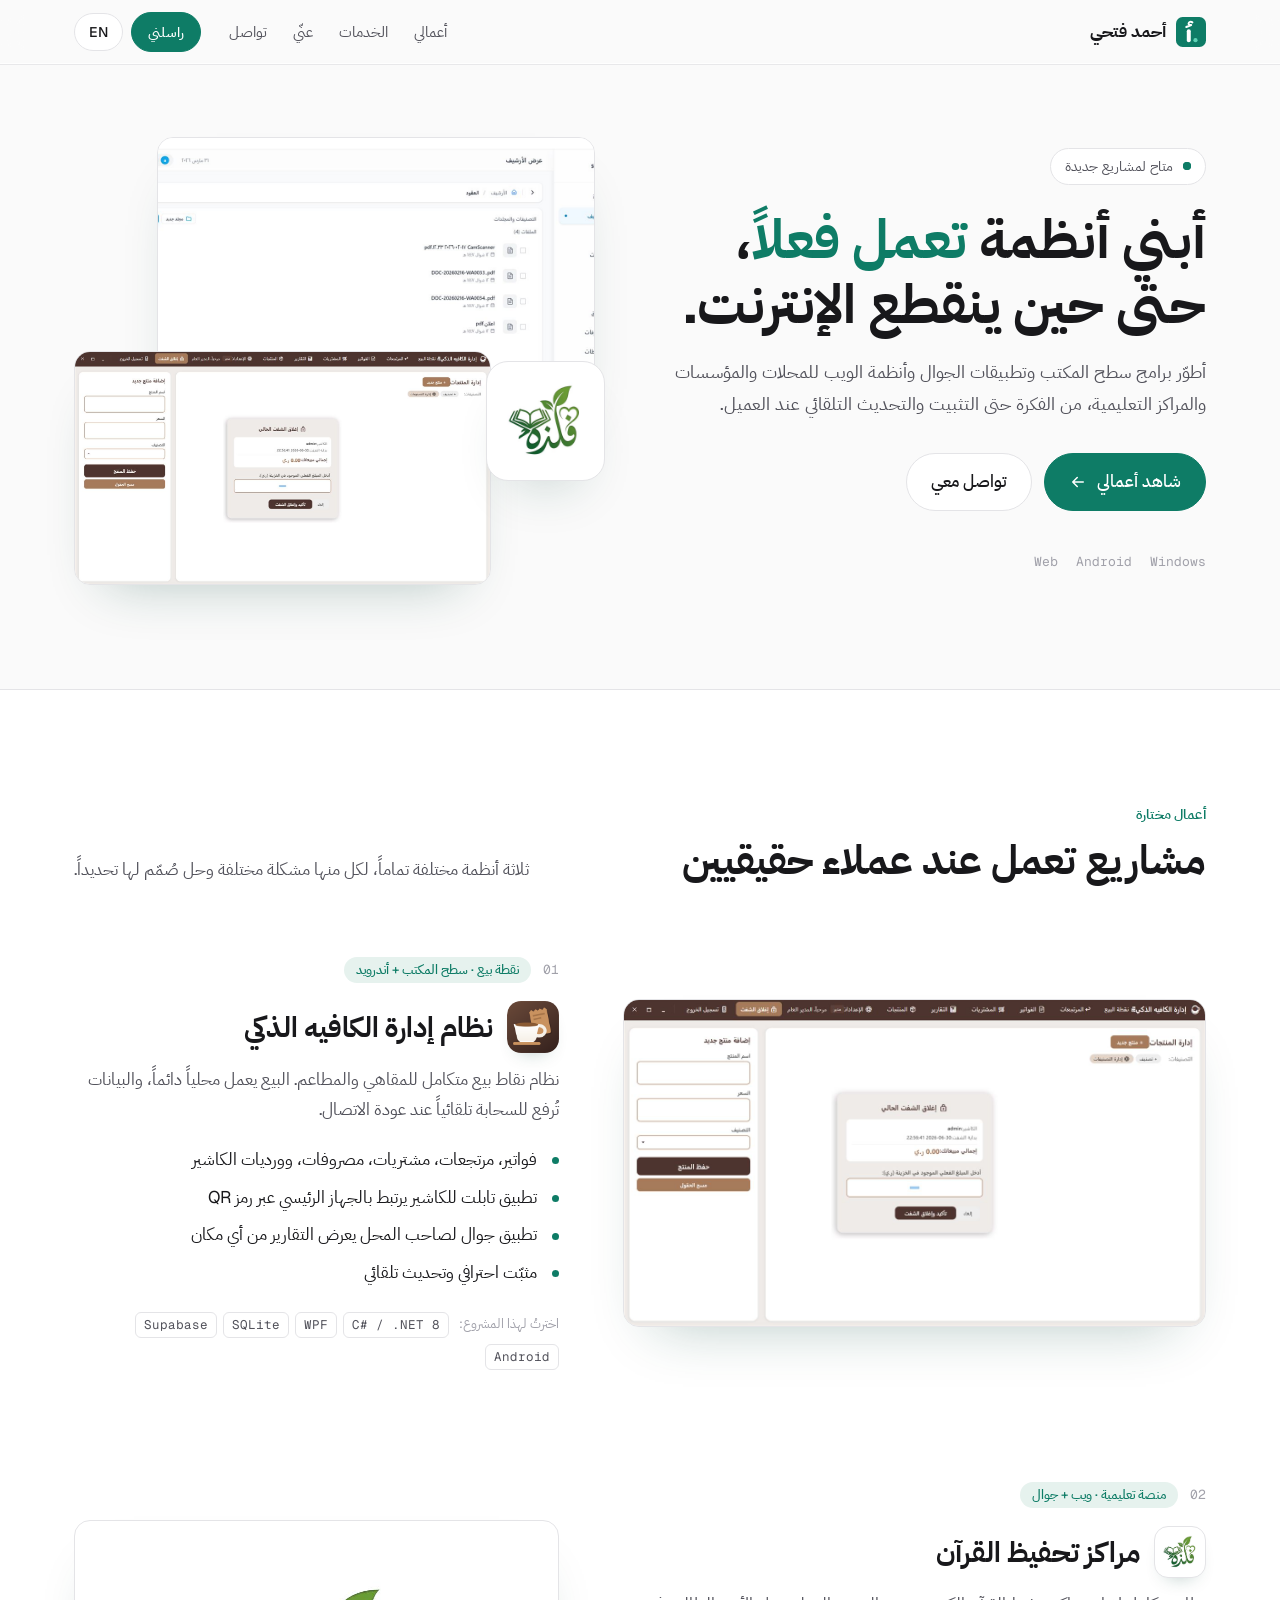
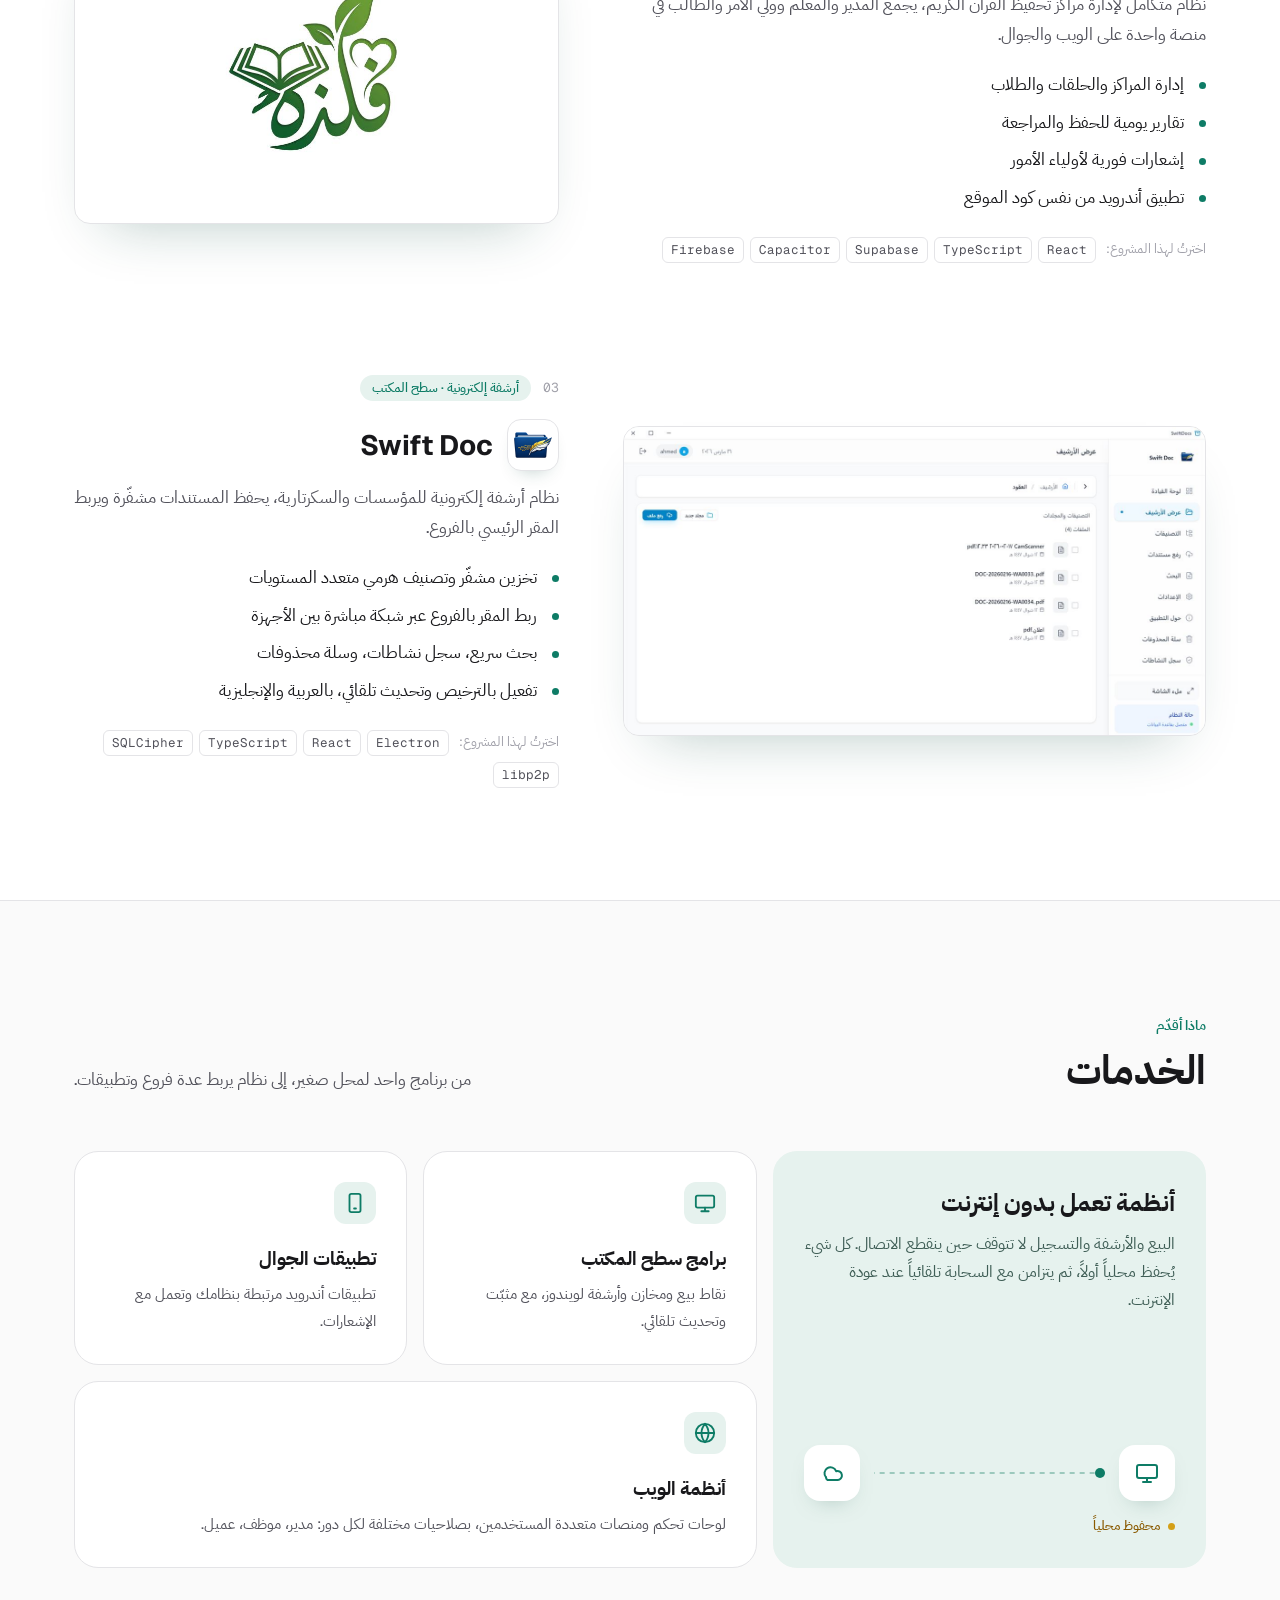
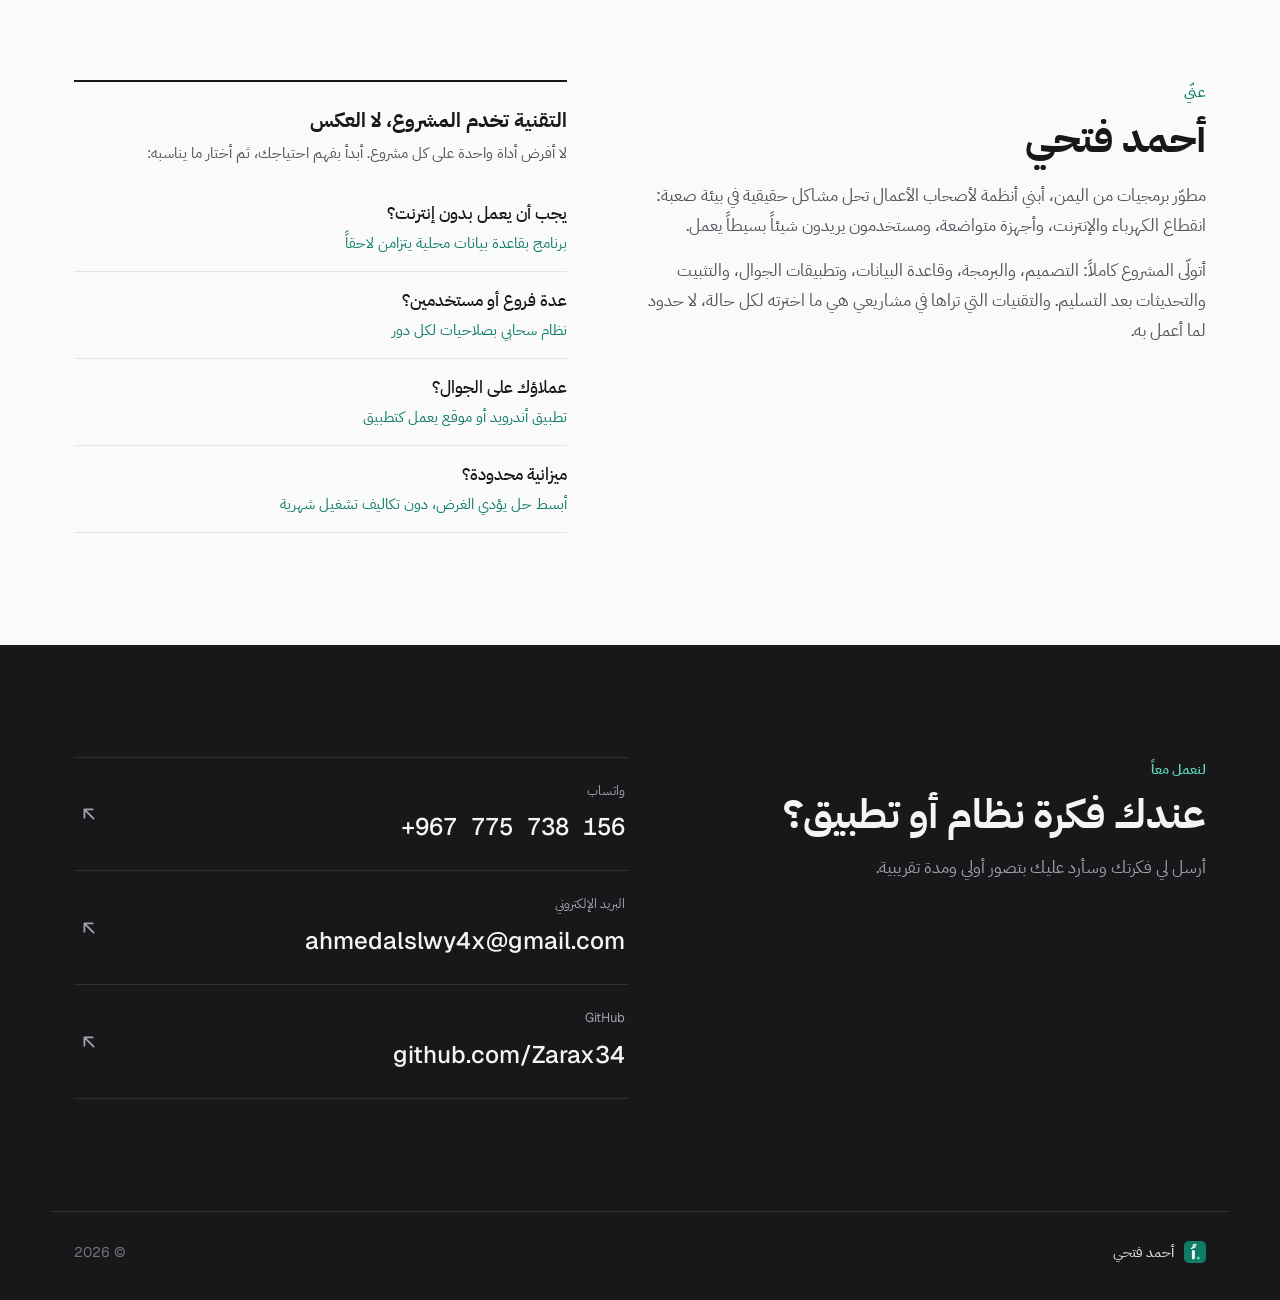
==== index.html @ 97504842 "feat: show app icons next to each project name Adds the Smart Café POS and Swift Doc app icons (resi" ====
<!doctype html>
<html lang="ar" dir="rtl">
<head>
<meta charset="utf-8">
<meta name="viewport" content="width=device-width, initial-scale=1">
<title>أحمد فتحي | مطور تطبيقات وأنظمة</title>
<meta name="description" content="أحمد فتحي، مطور تطبيقات سطح المكتب والجوال والويب من اليمن. أنظمة نقاط بيع وأرشفة وإدارة مراكز تعليمية.">
<link rel="icon" href="favicon.svg" type="image/svg+xml">
<meta name="theme-color" content="#0e7c66">
<link rel="preconnect" href="https://fonts.googleapis.com">
<link rel="preconnect" href="https://fonts.gstatic.com" crossorigin>
<link href="https://fonts.googleapis.com/css2?family=Geist:wght@400;500;600;700&family=Geist+Mono:wght@400;500&family=IBM+Plex+Sans+Arabic:wght@400;500;600;700&display=swap" rel="stylesheet">
<style>
:root {
  --bg: #fafafa;
  --surface: #ffffff;
  --ink: #18181b;
  --muted: #52525b;
  --faint: #a1a1aa;
  --line: #e4e4e7;
  --accent: #0e7c66;
  --accent-hover: #0b6a57;
  --accent-soft: #e6f2ee;
  --accent-light: #5fd3b6;
  --dark-line: #2e2e33;
  --shadow: 0 28px 56px -32px rgba(14, 76, 62, .32);
  --ease: cubic-bezier(.16, 1, .3, 1);
  --radius: 16px;
  --wrap: 1180px;
  --dir: 1;
}
html[dir="rtl"] { --dir: -1; }
* { box-sizing: border-box; margin: 0; }
html { scroll-behavior: smooth; }
body {
  background: var(--bg);
  color: var(--ink);
  font: 400 17px/1.75 "Geist", "IBM Plex Sans Arabic", system-ui, "Segoe UI", Tahoma, sans-serif;
  -webkit-font-smoothing: antialiased;
}
img { max-width: 100%; display: block; }
a { color: inherit; }
.mono { font-family: "Geist Mono", ui-monospace, Consolas, monospace; }

/* language switch: content is written twice, CSS shows one */
html[lang="ar"] .en, html[lang="en"] .ar { display: none !important; }

.wrap { max-width: var(--wrap); margin: 0 auto; padding: 0 24px; }
section { padding: 112px 0; scroll-margin-top: 64px; }
.eyebrow { color: var(--accent); font-weight: 600; font-size: 14px; }
h1, h2, h3 { font-weight: 700; }
h2 { font-size: clamp(28px, 3.6vw, 40px); line-height: 1.25; margin-top: 8px; }
html[lang="en"] h1, html[lang="en"] h2 { letter-spacing: -.03em; }
.lead { color: var(--muted); max-width: 60ch; }

.btn {
  display: inline-flex; align-items: center; gap: 10px;
  padding: 13px 24px; border-radius: 999px;
  font-weight: 500; text-decoration: none; border: 1px solid var(--line); background: var(--surface);
  transition: transform .4s var(--ease), background-color .3s var(--ease), border-color .3s var(--ease);
}
.btn:hover { transform: translateY(-2px); border-color: #d4d4d8; }
.btn:active { transform: scale(.98); }
.btn-primary { background: var(--accent); color: #fff; border-color: var(--accent); }
.btn-primary:hover { background: var(--accent-hover); border-color: var(--accent-hover); }
.btn svg { transition: transform .4s var(--ease); }
.btn:hover svg { transform: translateX(calc(var(--dir) * 3px)); }
.flip { transform-box: fill-box; transform-origin: center; }
html[dir="rtl"] .flip { transform: scaleX(-1); }
:focus-visible { outline: 2px solid var(--accent); outline-offset: 3px; }

/* header */
header {
  position: sticky; top: 0; z-index: 10;
  background: rgba(250, 250, 250, .78);
  backdrop-filter: saturate(1.4) blur(14px); -webkit-backdrop-filter: saturate(1.4) blur(14px);
  border-bottom: 1px solid rgba(228, 228, 231, .8);
  box-shadow: inset 0 -1px 0 rgba(255, 255, 255, .7);
}
.nav { display: flex; align-items: center; gap: 28px; height: 64px; }
.brand { display: flex; align-items: center; gap: 10px; font-weight: 700; text-decoration: none; margin-inline-end: auto; }
.brand img { width: 30px; height: 30px; }
.nav-links { display: flex; gap: 26px; }
.nav-links a { text-decoration: none; color: var(--muted); font-size: 15px; transition: color .3s; }
.nav-links a:hover { color: var(--ink); }
.nav-tools { display: flex; align-items: center; gap: 8px; }
.lang {
  font: inherit; font-size: 14px; font-weight: 500; cursor: pointer; color: var(--ink);
  background: var(--surface); border: 1px solid var(--line); border-radius: 999px; padding: 6px 14px;
}
.nav-cta { padding: 7px 16px; font-size: 14px; }

/* hero */
.hero { padding: 72px 0 104px; overflow: hidden; }
.hero-grid { display: grid; grid-template-columns: 1.05fr 1fr; gap: 64px; align-items: center; }
.status {
  display: inline-flex; align-items: center; gap: 10px;
  font-size: 14px; color: var(--muted);
  background: var(--surface); border: 1px solid var(--line); border-radius: 999px; padding: 5px 14px;
}
.pulse { position: relative; width: 8px; height: 8px; border-radius: 50%; background: var(--accent); }
.pulse::after { content: ""; position: absolute; inset: 0; border-radius: 50%; background: var(--accent); animation: ping 2.4s var(--ease) infinite; }
@keyframes ping { 0% { transform: scale(1); opacity: .55; } 80%, 100% { transform: scale(2.8); opacity: 0; } }
.hero h1 { font-size: clamp(34px, 4.8vw, 54px); line-height: 1.2; margin: 22px 0 20px; }
.hero h1 em { font-style: normal; color: var(--accent); }
.hero .lead { font-size: 18px; }
.actions { display: flex; flex-wrap: wrap; gap: 12px; margin-top: 34px; }
.platforms { display: flex; gap: 18px; margin-top: 40px; font-size: 13px; color: var(--faint); }

.hero-art { position: relative; aspect-ratio: 1 / .86; }
.art {
  position: absolute; overflow: hidden; background: var(--surface);
  border: 1px solid var(--line); border-radius: var(--radius); box-shadow: var(--shadow);
}
.art img { width: 100%; height: 100%; object-fit: cover; object-position: top; }
.art-back { top: 0; inset-inline-start: 0; width: 84%; aspect-ratio: 16 / 10.4; }
.art-front { bottom: 0; inset-inline-end: 0; width: 80%; aspect-ratio: 16 / 9; animation: float 9s ease-in-out infinite; }
.art-tile {
  top: 50%; inset-inline-start: -2%; width: 23%; aspect-ratio: 1; border-radius: 22px;
  display: grid; place-items: center; animation: float 7s ease-in-out -2s infinite;
}
.art-tile img { width: 76%; height: auto; object-fit: contain; }
@keyframes float { 0%, 100% { transform: translateY(0); } 50% { transform: translateY(-10px); } }

/* section heads */
.head { display: grid; grid-template-columns: 1fr 1fr; gap: 40px; align-items: end; }
.head .lead { justify-self: end; }

/* projects */
#work { background: var(--surface); border-block: 1px solid var(--line); }
.projects { display: grid; gap: 112px; margin-top: 72px; }
.project { display: grid; grid-template-columns: 1.2fr 1fr; gap: 64px; align-items: center; }
.project:nth-child(even) .shot { order: 2; }
.shot { border-radius: var(--radius); overflow: hidden; border: 1px solid var(--line); background: var(--bg); box-shadow: var(--shadow); }
.shot img { width: 100%; height: auto; transition: transform .8s var(--ease); }
.shot:hover img { transform: scale(1.02); }
.shot.logo { display: grid; place-items: center; aspect-ratio: 16 / 10; background: var(--surface); }
.shot.logo img { width: 44%; }
.meta { display: flex; align-items: center; gap: 12px; }
.num { font-size: 13px; color: var(--faint); }
.tag { font-size: 13px; font-weight: 500; color: var(--accent); background: var(--accent-soft); padding: 2px 12px; border-radius: 999px; }
.project h3 { font-size: 28px; line-height: 1.3; }
.app { display: flex; align-items: center; gap: 14px; margin: 18px 0 12px; }
.app-icon {
  width: 52px; height: 52px; flex: none; object-fit: contain; border-radius: 14px;
  background: var(--surface); border: 1px solid var(--line); padding: 5px;
  box-shadow: 0 10px 20px -14px rgba(14, 76, 62, .45);
}
.app-icon.bleed { padding: 0; border: 0; background: none; }
.project p { color: var(--muted); }
.features { list-style: none; padding: 0; margin: 20px 0 24px; display: grid; gap: 8px; }
.features li { padding-inline-start: 22px; position: relative; }
.features li::before { content: ""; position: absolute; inset-inline-start: 0; top: .72em; width: 7px; height: 7px; border-radius: 50%; background: var(--accent); }
.stack { display: flex; flex-wrap: wrap; align-items: center; gap: 6px; }
.stack span { font-family: "Geist Mono", ui-monospace, Consolas, monospace; font-size: 12.5px; color: var(--muted); border: 1px solid var(--line); border-radius: 6px; padding: 1px 8px; direction: ltr; }
.stack::before { font-size: 13px; color: var(--faint); margin-inline-end: 4px; }
html[lang="ar"] .stack::before { content: "اخترتُ لهذا المشروع:"; }
html[lang="en"] .stack::before { content: "Chosen for this project:"; }

/* services bento */
.bento { display: grid; grid-template-columns: 1.3fr 1fr 1fr; gap: 16px; margin-top: 56px; }
.tile {
  background: var(--surface); border: 1px solid var(--line); border-radius: 24px; padding: 30px;
  transition: transform .5s var(--ease), box-shadow .5s var(--ease);
}
.tile:hover { transform: translateY(-3px); box-shadow: var(--shadow); }
.tile h3 { font-size: 19px; margin: 18px 0 6px; }
.tile p { color: var(--muted); font-size: 15px; }
.tile .icon { width: 42px; height: 42px; border-radius: 12px; display: grid; place-items: center; background: var(--accent-soft); color: var(--accent); }
.tile-feature { grid-row: span 2; background: var(--accent-soft); border-color: transparent; display: flex; flex-direction: column; justify-content: space-between; gap: 32px; }
.tile-feature h3 { font-size: 24px; margin-top: 0; }
.tile-feature p { color: #3f5e56; font-size: 16px; }
.tile-wide { grid-column: span 2; }

.sync { display: flex; align-items: center; gap: 14px; }
.sync .node { width: 56px; height: 56px; border-radius: 16px; background: var(--surface); display: grid; place-items: center; color: var(--accent); flex: none; box-shadow: 0 10px 24px -16px rgba(14, 76, 62, .5); }
.wire {
  position: relative; flex: 1; height: 10px; overflow: hidden;
  background: linear-gradient(to left, #9cc9bd 50%, transparent 50%) center / 10px 2px repeat-x;
}
.lane { position: absolute; inset: 0; animation: travel 4.2s var(--ease) infinite; }
.lane::before { content: ""; position: absolute; inset-inline-start: 0; top: 0; width: 10px; height: 10px; border-radius: 50%; background: var(--accent); }
@keyframes travel {
  0%, 12% { transform: translateX(0); opacity: 0; }
  20% { opacity: 1; }
  60% { transform: translateX(calc(var(--dir) * (100% - 10px))); opacity: 1; }
  70%, 100% { transform: translateX(calc(var(--dir) * (100% - 10px))); opacity: 0; }
}
.sync-status { display: grid; margin-top: 14px; font-size: 13px; font-weight: 500; }
.sync-status > span { grid-area: 1 / 1; display: inline-flex; align-items: center; gap: 8px; }
.sync-status > span::before { content: ""; width: 7px; height: 7px; border-radius: 50%; }
.s-local { color: #8a5a00; animation: show-a 4.2s infinite; }
.s-local::before { background: #d4a017; }
.s-synced { color: var(--accent); opacity: 0; animation: show-b 4.2s infinite; }
.s-synced::before { background: var(--accent); }
@keyframes show-a { 0%, 55% { opacity: 1; } 62%, 100% { opacity: 0; } }
@keyframes show-b { 0%, 58% { opacity: 0; } 64%, 96% { opacity: 1; } 100% { opacity: 0; } }

/* about */
.about { display: grid; grid-template-columns: 1.15fr 1fr; gap: 72px; align-items: start; }
.about p + p { margin-top: 16px; }
.about .text p { color: var(--muted); }
.approach { border-top: 2px solid var(--ink); padding-top: 24px; }
.approach h3 { font-size: 20px; line-height: 1.4; }
.approach > p { color: var(--muted); font-size: 15px; margin-top: 6px; }
.approach dl { margin-top: 18px; }
.approach dl > div { display: grid; gap: 2px; padding: 14px 0; border-bottom: 1px solid var(--line); }
.approach dt { font-weight: 500; }
.approach dd { margin: 0; color: var(--accent); font-size: 15px; }

/* contact */
#contact { background: var(--ink); color: #f4f4f5; }
#contact .eyebrow { color: var(--accent-light); }
#contact .lead { color: var(--faint); margin-top: 14px; }
.contact-grid { display: grid; grid-template-columns: 1fr 1.1fr; gap: 72px; align-items: start; }
.links { border-top: 1px solid var(--dark-line); }
.link-row {
  display: grid; grid-template-columns: 1fr auto; align-items: center; gap: 4px 16px;
  padding: 22px 4px; border-bottom: 1px solid var(--dark-line); text-decoration: none;
}
.link-row small { grid-column: 1; font-size: 13px; color: var(--faint); }
.link-row strong { grid-column: 1; font-size: clamp(18px, 2.4vw, 24px); font-weight: 500; direction: ltr; text-align: start; transition: color .3s var(--ease); }
html[dir="rtl"] .link-row strong { text-align: right; }
.link-row svg { grid-column: 2; grid-row: 1 / 3; color: var(--faint); transition: transform .5s var(--ease), color .3s; }
.link-row:hover strong { color: var(--accent-light); }
.link-row:hover svg { color: var(--accent-light); transform: translateX(calc(var(--dir) * 6px)); }
.link-row:active { transform: scale(.995); }

footer { background: var(--ink); color: #71717a; font-size: 14px; padding: 0 0 36px; }
footer .wrap { display: flex; justify-content: space-between; align-items: center; gap: 16px; border-top: 1px solid var(--dark-line); padding-top: 28px; }
footer .brand { color: #d4d4d8; font-weight: 500; margin: 0; }
footer .brand img { width: 22px; height: 22px; }

/* scroll reveal: only hides content once JS is confirmed */
.js .reveal { opacity: 0; transform: translateY(18px); transition: opacity .9s var(--ease), transform .9s var(--ease); transition-delay: calc(var(--i, 0) * 90ms); }
.js .reveal.in { opacity: 1; transform: none; }

@media (max-width: 960px) {
  section { padding: 80px 0; }
  .nav-links { display: none; }
  .hero { padding-top: 48px; }
  .hero-grid, .project, .about, .contact-grid, .head { grid-template-columns: 1fr; gap: 40px; }
  .head { gap: 12px; }
  .head .lead { justify-self: start; }
  .hero-art { max-width: 560px; width: 100%; justify-self: center; }
  .projects { gap: 80px; }
  .project { gap: 28px; }
  .project:nth-child(even) .shot { order: 0; }
  .bento { grid-template-columns: 1fr 1fr; }
  .tile-feature { grid-row: auto; grid-column: span 2; }
}
@media (max-width: 560px) {
  .wrap { padding: 0 16px; }
  .nav-cta { display: none; }
  .bento { grid-template-columns: 1fr; }
  .tile-feature, .tile-wide { grid-column: auto; }
  footer .wrap { flex-direction: column; }
}
@media (prefers-reduced-motion: reduce) {
  html { scroll-behavior: auto; }
  *, *::before, *::after { animation: none !important; transition: none !important; }
  .js .reveal { opacity: 1; transform: none; }
  .s-synced { display: none; }
}
</style>
</head>
<body>

<header>
  <div class="wrap nav">
    <a class="brand" href="#top"><img src="favicon.svg" alt=""><span class="ar">أحمد فتحي</span><span class="en">Ahmed Fathi</span></a>
    <nav class="nav-links">
      <a href="#work"><span class="ar">أعمالي</span><span class="en">Work</span></a>
      <a href="#services"><span class="ar">الخدمات</span><span class="en">Services</span></a>
      <a href="#about"><span class="ar">عنّي</span><span class="en">About</span></a>
      <a href="#contact"><span class="ar">تواصل</span><span class="en">Contact</span></a>
    </nav>
    <div class="nav-tools">
      <a class="btn btn-primary nav-cta" href="https://wa.me/967775738156" target="_blank" rel="noopener"><span class="ar">راسلني</span><span class="en">Message me</span></a>
      <button class="lang" id="lang" type="button" aria-label="Switch language">EN</button>
    </div>
  </div>
</header>

<main id="top">
  <section class="hero">
    <div class="wrap hero-grid">
      <div>
        <span class="status reveal"><span class="pulse"></span><span class="ar">متاح لمشاريع جديدة</span><span class="en">Available for new projects</span></span>
        <h1 class="reveal" style="--i:1">
          <span class="ar">أبني أنظمة <em>تعمل فعلاً</em>، حتى حين ينقطع الإنترنت.</span>
          <span class="en">I build software that <em>keeps working</em>, even when the internet doesn't.</span>
        </h1>
        <p class="lead reveal" style="--i:2">
          <span class="ar">أطوّر برامج سطح المكتب وتطبيقات الجوال وأنظمة الويب للمحلات والمؤسسات والمراكز التعليمية، من الفكرة حتى التثبيت والتحديث التلقائي عند العميل.</span>
          <span class="en">Desktop, mobile and web systems for shops, offices and education centers, from the first idea to installation and automatic updates on the client's machines.</span>
        </p>
        <div class="actions reveal" style="--i:3">
          <a class="btn btn-primary" href="#work"><span class="ar">شاهد أعمالي</span><span class="en">See my work</span>
            <svg width="18" height="18" viewBox="0 0 24 24" fill="none" stroke="currentColor" stroke-width="2" stroke-linecap="round" stroke-linejoin="round" aria-hidden="true"><path class="flip" d="M5 12h14M13 6l6 6-6 6"/></svg>
          </a>
          <a class="btn" href="#contact"><span class="ar">تواصل معي</span><span class="en">Get in touch</span></a>
        </div>
        <div class="platforms mono reveal" style="--i:4"><span>Windows</span><span>Android</span><span>Web</span></div>
      </div>

      <div class="hero-art reveal" style="--i:2" aria-hidden="true">
        <div class="art art-back"><img src="images/swiftdoc.jpg" width="1280" height="680" alt=""></div>
        <div class="art art-front"><img src="images/cafepos.jpg" width="1280" height="720" alt=""></div>
        <div class="art art-tile"><img src="images/quran.jpg" width="420" height="420" alt=""></div>
      </div>
    </div>
  </section>

  <section id="work">
    <div class="wrap">
      <div class="head">
        <div class="reveal">
          <div class="eyebrow"><span class="ar">أعمال مختارة</span><span class="en">Selected work</span></div>
          <h2><span class="ar">مشاريع تعمل عند عملاء حقيقيين</span><span class="en">Systems in real daily use</span></h2>
        </div>
        <p class="lead reveal" style="--i:1"><span class="ar">ثلاثة أنظمة مختلفة تماماً، لكل منها مشكلة مختلفة وحل صُمّم لها تحديداً.</span><span class="en">Three very different systems, each built around its own problem.</span></p>
      </div>

      <div class="projects">
        <article class="project">
          <div class="shot reveal"><img src="images/cafepos.jpg" width="1280" height="720" loading="lazy" alt="شاشة إدارة المنتجات في نظام الكافيه"></div>
          <div class="reveal" style="--i:1">
            <div class="meta"><span class="num mono">01</span><span class="tag"><span class="ar">نقطة بيع · سطح المكتب + أندرويد</span><span class="en">Point of sale · Desktop + Android</span></span></div>
            <div class="app"><img class="app-icon bleed" src="images/cafepos-icon.png" width="160" height="160" loading="lazy" alt=""><h3><span class="ar">نظام إدارة الكافيه الذكي</span><span class="en">Smart Café POS</span></h3></div>
            <p>
              <span class="ar">نظام نقاط بيع متكامل للمقاهي والمطاعم. البيع يعمل محلياً دائماً، والبيانات تُرفع للسحابة تلقائياً عند عودة الاتصال.</span>
              <span class="en">A complete point-of-sale system for cafés and restaurants. Sales always run locally, and data syncs to the cloud automatically once the connection is back.</span>
            </p>
            <ul class="features">
              <li><span class="ar">فواتير، مرتجعات، مشتريات، مصروفات، وورديات الكاشير</span><span class="en">Invoices, returns, purchases, expenses and cashier shifts</span></li>
              <li><span class="ar">تطبيق تابلت للكاشير يرتبط بالجهاز الرئيسي عبر رمز QR</span><span class="en">Tablet cashier app that pairs with the main PC via QR code</span></li>
              <li><span class="ar">تطبيق جوال لصاحب المحل يعرض التقارير من أي مكان</span><span class="en">Owner's mobile app with live reports from anywhere</span></li>
              <li><span class="ar">مثبّت احترافي وتحديث تلقائي</span><span class="en">Signed installer and automatic updates</span></li>
            </ul>
            <div class="stack"><span>C# / .NET 8</span><span>WPF</span><span>SQLite</span><span>Supabase</span><span>Android</span></div>
          </div>
        </article>

        <article class="project">
          <div class="shot logo reveal"><img src="images/quran.jpg" width="420" height="420" loading="lazy" alt="شعار تطبيق مراكز تحفيظ القرآن"></div>
          <div class="reveal" style="--i:1">
            <div class="meta"><span class="num mono">02</span><span class="tag"><span class="ar">منصة تعليمية · ويب + جوال</span><span class="en">Education platform · Web + Mobile</span></span></div>
            <div class="app"><img class="app-icon" src="images/quran.jpg" width="420" height="420" loading="lazy" alt=""><h3><span class="ar">مراكز تحفيظ القرآن</span><span class="en">Quran Centers</span></h3></div>
            <p>
              <span class="ar">نظام متكامل لإدارة مراكز تحفيظ القرآن الكريم، يجمع المدير والمعلم وولي الأمر والطالب في منصة واحدة على الويب والجوال.</span>
              <span class="en">An all-in-one platform for Quran memorization centers, connecting admins, teachers, parents and students on web and mobile.</span>
            </p>
            <ul class="features">
              <li><span class="ar">إدارة المراكز والحلقات والطلاب</span><span class="en">Manage centers, circles and students</span></li>
              <li><span class="ar">تقارير يومية للحفظ والمراجعة</span><span class="en">Daily memorization and revision reports</span></li>
              <li><span class="ar">إشعارات فورية لأولياء الأمور</span><span class="en">Instant notifications for parents</span></li>
              <li><span class="ar">تطبيق أندرويد من نفس كود الموقع</span><span class="en">Android app built from the same codebase as the web</span></li>
            </ul>
            <div class="stack"><span>React</span><span>TypeScript</span><span>Supabase</span><span>Capacitor</span><span>Firebase</span></div>
          </div>
        </article>

        <article class="project">
          <div class="shot reveal"><img src="images/swiftdoc.jpg" width="1280" height="680" loading="lazy" alt="شاشة عرض الأرشيف في نظام Swift Doc"></div>
          <div class="reveal" style="--i:1">
            <div class="meta"><span class="num mono">03</span><span class="tag"><span class="ar">أرشفة إلكترونية · سطح المكتب</span><span class="en">Document archiving · Desktop</span></span></div>
            <div class="app"><img class="app-icon" src="images/swiftdoc-icon.png" width="160" height="160" loading="lazy" alt=""><h3>Swift Doc</h3></div>
            <p>
              <span class="ar">نظام أرشفة إلكترونية للمؤسسات والسكرتارية، يحفظ المستندات مشفّرة ويربط المقر الرئيسي بالفروع.</span>
              <span class="en">An electronic archiving system for offices, storing documents encrypted and linking headquarters with branches.</span>
            </p>
            <ul class="features">
              <li><span class="ar">تخزين مشفّر وتصنيف هرمي متعدد المستويات</span><span class="en">Encrypted storage with multi-level categories</span></li>
              <li><span class="ar">ربط المقر بالفروع عبر شبكة مباشرة بين الأجهزة</span><span class="en">Peer-to-peer link between HQ and branches</span></li>
              <li><span class="ar">بحث سريع، سجل نشاطات، وسلة محذوفات</span><span class="en">Fast search, audit log and recycle bin</span></li>
              <li><span class="ar">تفعيل بالترخيص وتحديث تلقائي، بالعربية والإنجليزية</span><span class="en">License activation, auto-updates, Arabic and English</span></li>
            </ul>
            <div class="stack"><span>Electron</span><span>React</span><span>TypeScript</span><span>SQLCipher</span><span>libp2p</span></div>
          </div>
        </article>
      </div>
    </div>
  </section>

  <section id="services">
    <div class="wrap">
      <div class="head">
        <div class="reveal">
          <div class="eyebrow"><span class="ar">ماذا أقدّم</span><span class="en">What I do</span></div>
          <h2><span class="ar">الخدمات</span><span class="en">Services</span></h2>
        </div>
        <p class="lead reveal" style="--i:1"><span class="ar">من برنامج واحد لمحل صغير، إلى نظام يربط عدة فروع وتطبيقات.</span><span class="en">From a single program for a small shop to a system linking branches and apps.</span></p>
      </div>

      <div class="bento">
        <div class="tile tile-feature reveal">
          <div>
            <h3><span class="ar">أنظمة تعمل بدون إنترنت</span><span class="en">Offline-first systems</span></h3>
            <p><span class="ar">البيع والأرشفة والتسجيل لا تتوقف حين ينقطع الاتصال. كل شيء يُحفظ محلياً أولاً، ثم يتزامن مع السحابة تلقائياً عند عودة الإنترنت.</span><span class="en">Sales, archiving and records keep going when the connection drops. Everything is saved locally first, then syncs to the cloud automatically when the internet is back.</span></p>
          </div>
          <div aria-hidden="true">
            <div class="sync">
              <div class="node"><svg width="24" height="24" viewBox="0 0 24 24" fill="none" stroke="currentColor" stroke-width="2" stroke-linecap="round"><rect x="2" y="4" width="20" height="13" rx="2"/><path d="M8 21h8M12 17v4"/></svg></div>
              <div class="wire"><span class="lane"></span></div>
              <div class="node"><svg width="24" height="24" viewBox="0 0 24 24" fill="none" stroke="currentColor" stroke-width="2" stroke-linecap="round" stroke-linejoin="round"><path d="M17.5 19a4.5 4.5 0 1 0-1.4-8.8A6 6 0 1 0 6 16.3"/><path d="M6 16.3A4 4 0 0 0 7.5 19h10"/></svg></div>
            </div>
            <div class="sync-status">
              <span class="s-local"><span class="ar">محفوظ محلياً</span><span class="en">Saved locally</span></span>
              <span class="s-synced"><span class="ar">تمت المزامنة</span><span class="en">Synced</span></span>
            </div>
          </div>
        </div>

        <div class="tile reveal" style="--i:1">
          <div class="icon"><svg width="22" height="22" viewBox="0 0 24 24" fill="none" stroke="currentColor" stroke-width="2" stroke-linecap="round" aria-hidden="true"><rect x="2" y="4" width="20" height="13" rx="2"/><path d="M8 21h8M12 17v4"/></svg></div>
          <h3><span class="ar">برامج سطح المكتب</span><span class="en">Desktop software</span></h3>
          <p><span class="ar">نقاط بيع ومخازن وأرشفة لويندوز، مع مثبّت وتحديث تلقائي.</span><span class="en">POS, inventory and archiving for Windows, with installers and auto-updates.</span></p>
        </div>

        <div class="tile reveal" style="--i:2">
          <div class="icon"><svg width="22" height="22" viewBox="0 0 24 24" fill="none" stroke="currentColor" stroke-width="2" stroke-linecap="round" aria-hidden="true"><rect x="6" y="2" width="12" height="20" rx="2"/><path d="M11 18h2"/></svg></div>
          <h3><span class="ar">تطبيقات الجوال</span><span class="en">Mobile apps</span></h3>
          <p><span class="ar">تطبيقات أندرويد مرتبطة بنظامك وتعمل مع الإشعارات.</span><span class="en">Android apps connected to your system, with push notifications.</span></p>
        </div>

        <div class="tile tile-wide reveal" style="--i:3">
          <div class="icon"><svg width="22" height="22" viewBox="0 0 24 24" fill="none" stroke="currentColor" stroke-width="2" stroke-linecap="round" aria-hidden="true"><circle cx="12" cy="12" r="10"/><path d="M2 12h20M12 2a15 15 0 0 1 0 20M12 2a15 15 0 0 0 0 20"/></svg></div>
          <h3><span class="ar">أنظمة الويب</span><span class="en">Web systems</span></h3>
          <p><span class="ar">لوحات تحكم ومنصات متعددة المستخدمين، بصلاحيات مختلفة لكل دور: مدير، موظف، عميل.</span><span class="en">Dashboards and multi-user platforms with different permissions for each role: admin, staff, customer.</span></p>
        </div>
      </div>
    </div>
  </section>

  <section id="about" style="padding-top: 0">
    <div class="wrap about">
      <div class="text reveal">
        <div class="eyebrow"><span class="ar">عنّي</span><span class="en">About</span></div>
        <h2 style="margin-bottom: 18px"><span class="ar">أحمد فتحي</span><span class="en">Ahmed Fathi</span></h2>
        <p class="ar">مطوّر برمجيات من اليمن، أبني أنظمة لأصحاب الأعمال تحل مشاكل حقيقية في بيئة صعبة: انقطاع الكهرباء والإنترنت، وأجهزة متواضعة، ومستخدمون يريدون شيئاً بسيطاً يعمل.</p>
        <p class="ar">أتولّى المشروع كاملاً: التصميم، والبرمجة، وقاعدة البيانات، وتطبيقات الجوال، والتثبيت والتحديثات بعد التسليم. والتقنيات التي تراها في مشاريعي هي ما اخترته لكل حالة، لا حدود لما أعمل به.</p>
        <p class="en">A software developer from Yemen building systems for businesses in a demanding environment: power and internet outages, modest hardware, and users who want something simple that just works.</p>
        <p class="en">I handle the whole project: design, code, database, mobile apps, installation and updates after delivery. The technologies in my projects are what each case called for, not the limit of what I work with.</p>
      </div>
      <div class="approach reveal" style="--i:1">
        <h3><span class="ar">التقنية تخدم المشروع، لا العكس</span><span class="en">The project picks the tech, not the other way round</span></h3>
        <p><span class="ar">لا أفرض أداة واحدة على كل مشروع. أبدأ بفهم احتياجك، ثم أختار ما يناسبه:</span><span class="en">I don't force one tool onto every project. I start from what you need, then choose what fits:</span></p>
        <dl>
          <div><dt><span class="ar">يجب أن يعمل بدون إنترنت؟</span><span class="en">Must work offline?</span></dt><dd><span class="ar">برنامج بقاعدة بيانات محلية يتزامن لاحقاً</span><span class="en">Local database that syncs later</span></dd></div>
          <div><dt><span class="ar">عدة فروع أو مستخدمين؟</span><span class="en">Several branches or users?</span></dt><dd><span class="ar">نظام سحابي بصلاحيات لكل دور</span><span class="en">Cloud system with role-based access</span></dd></div>
          <div><dt><span class="ar">عملاؤك على الجوال؟</span><span class="en">Your customers are on mobile?</span></dt><dd><span class="ar">تطبيق أندرويد أو موقع يعمل كتطبيق</span><span class="en">An Android app, or a web app that installs like one</span></dd></div>
          <div><dt><span class="ar">ميزانية محدودة؟</span><span class="en">Tight budget?</span></dt><dd><span class="ar">أبسط حل يؤدي الغرض، دون تكاليف تشغيل شهرية</span><span class="en">The simplest thing that works, with no monthly running costs</span></dd></div>
        </dl>
      </div>
    </div>
  </section>

  <section id="contact">
    <div class="wrap contact-grid">
      <div class="reveal">
        <div class="eyebrow"><span class="ar">لنعمل معاً</span><span class="en">Let's work together</span></div>
        <h2><span class="ar">عندك فكرة نظام أو تطبيق؟</span><span class="en">Have a system or app in mind?</span></h2>
        <p class="lead"><span class="ar">أرسل لي فكرتك وسأرد عليك بتصور أولي ومدة تقريبية.</span><span class="en">Send me your idea and I'll reply with an initial plan and a rough timeline.</span></p>
      </div>
      <div class="links reveal" style="--i:1">
        <a class="link-row" href="https://wa.me/967775738156" target="_blank" rel="noopener">
          <small><span class="ar">واتساب</span><span class="en">WhatsApp</span></small>
          <strong class="mono">+967 775 738 156</strong>
          <svg width="22" height="22" viewBox="0 0 24 24" fill="none" stroke="currentColor" stroke-width="2" stroke-linecap="round" stroke-linejoin="round" aria-hidden="true"><path class="flip" d="M7 17 17 7M8 7h9v9"/></svg>
        </a>
        <a class="link-row" href="mailto:ahmedalslwy4x@gmail.com">
          <small><span class="ar">البريد الإلكتروني</span><span class="en">Email</span></small>
          <strong>ahmedalslwy4x@gmail.com</strong>
          <svg width="22" height="22" viewBox="0 0 24 24" fill="none" stroke="currentColor" stroke-width="2" stroke-linecap="round" stroke-linejoin="round" aria-hidden="true"><path class="flip" d="M7 17 17 7M8 7h9v9"/></svg>
        </a>
        <a class="link-row" href="https://github.com/Zarax34" target="_blank" rel="noopener">
          <small>GitHub</small>
          <strong>github.com/Zarax34</strong>
          <svg width="22" height="22" viewBox="0 0 24 24" fill="none" stroke="currentColor" stroke-width="2" stroke-linecap="round" stroke-linejoin="round" aria-hidden="true"><path class="flip" d="M7 17 17 7M8 7h9v9"/></svg>
        </a>
      </div>
    </div>
  </section>
</main>

<footer>
  <div class="wrap">
    <a class="brand" href="#top"><img src="favicon.svg" alt=""><span class="ar">أحمد فتحي</span><span class="en">Ahmed Fathi</span></a>
    <span>© <span id="year">2026</span></span>
  </div>
</footer>

<script>
  const root = document.documentElement;
  root.classList.add('js');

  const btn = document.getElementById('lang');
  const titles = { ar: 'أحمد فتحي | مطور تطبيقات وأنظمة', en: 'Ahmed Fathi | Software Developer' };
  function setLang(lang) {
    root.lang = lang;
    root.dir = lang === 'ar' ? 'rtl' : 'ltr';
    document.title = titles[lang];
    btn.textContent = lang === 'ar' ? 'EN' : 'عربي';
    try { localStorage.setItem('lang', lang); } catch (e) {}
  }
  let saved = null;
  try { saved = localStorage.getItem('lang'); } catch (e) {}
  if (saved === 'en') setLang('en');
  btn.addEventListener('click', () => setLang(root.lang === 'ar' ? 'en' : 'ar'));
  document.getElementById('year').textContent = new Date().getFullYear();

  const items = document.querySelectorAll('.reveal');
  if ('IntersectionObserver' in window) {
    const io = new IntersectionObserver((entries) => {
      entries.forEach((e) => {
        if (!e.isIntersecting) return;
        e.target.classList.add('in');
        io.unobserve(e.target);
      });
    }, { rootMargin: '0px 0px -8% 0px' });
    items.forEach((el) => io.observe(el));
  } else {
    items.forEach((el) => el.classList.add('in'));
  }
</script>
</body>
</html>
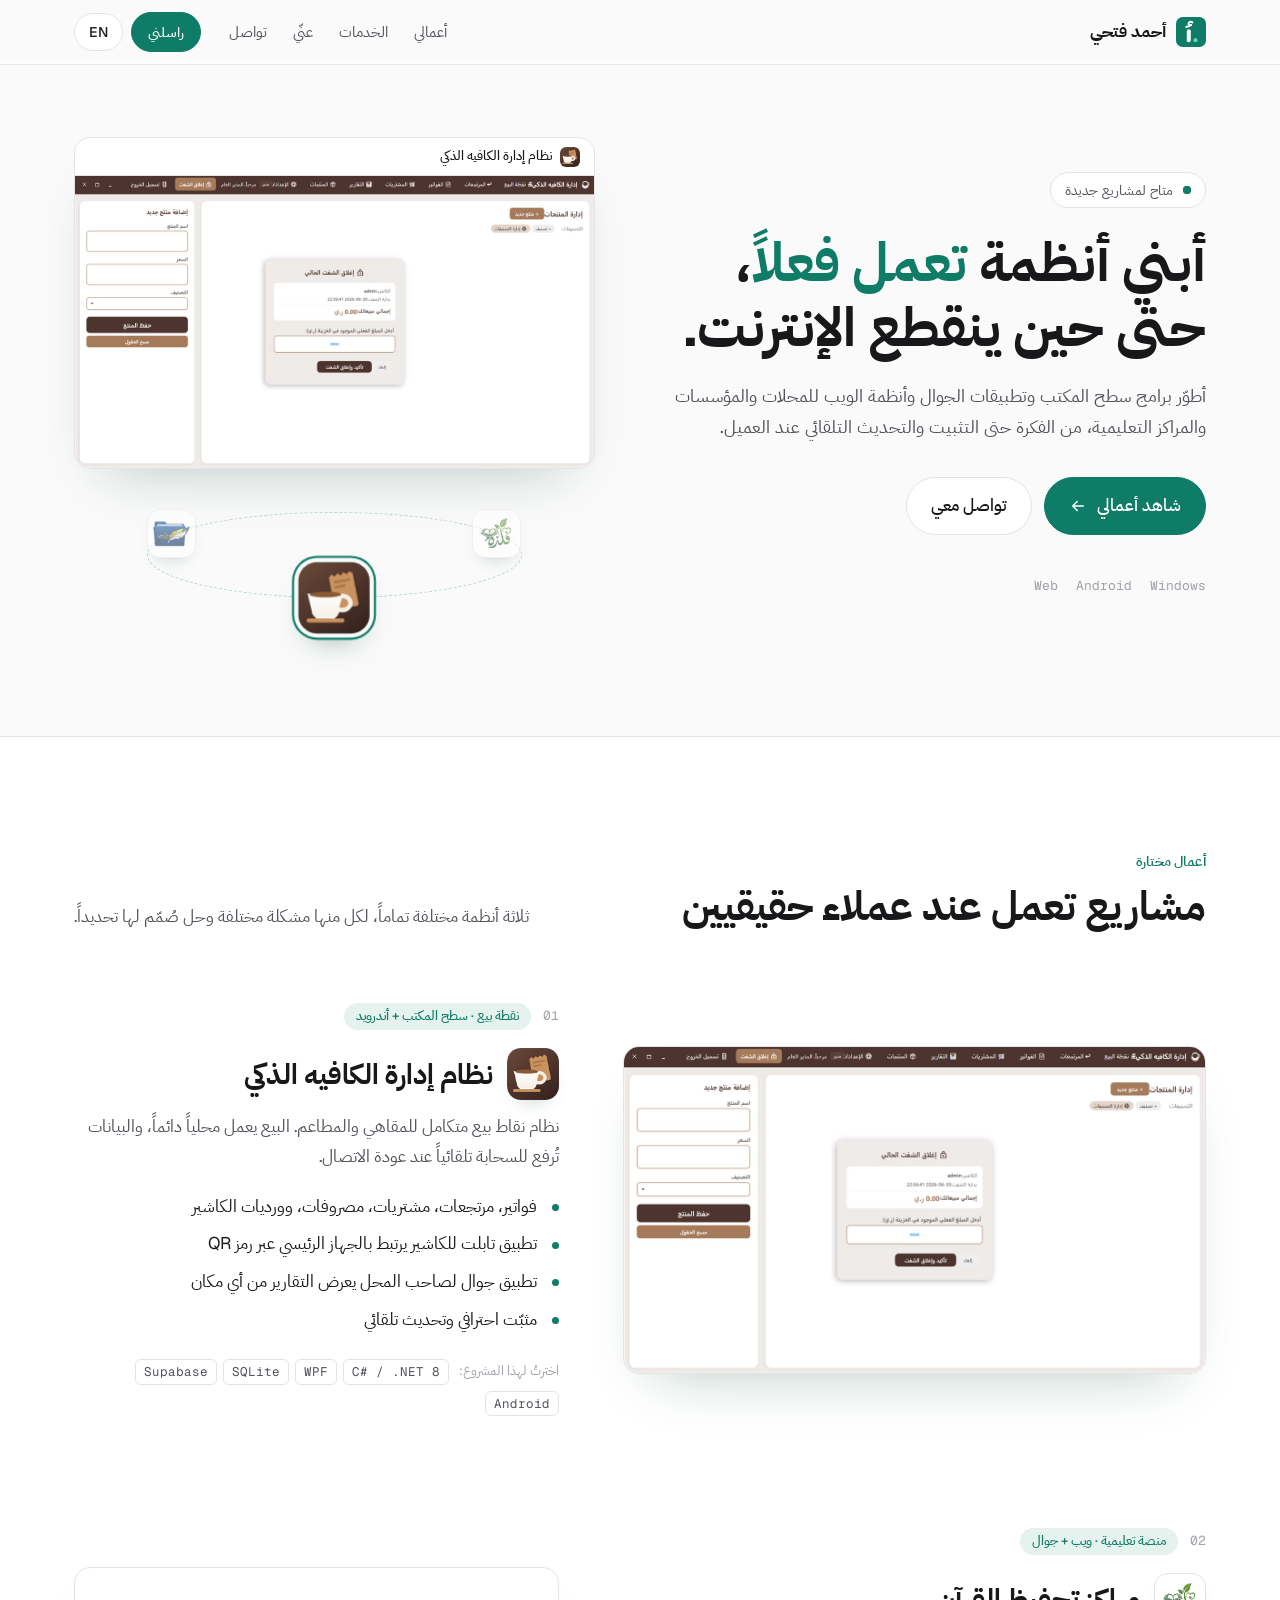
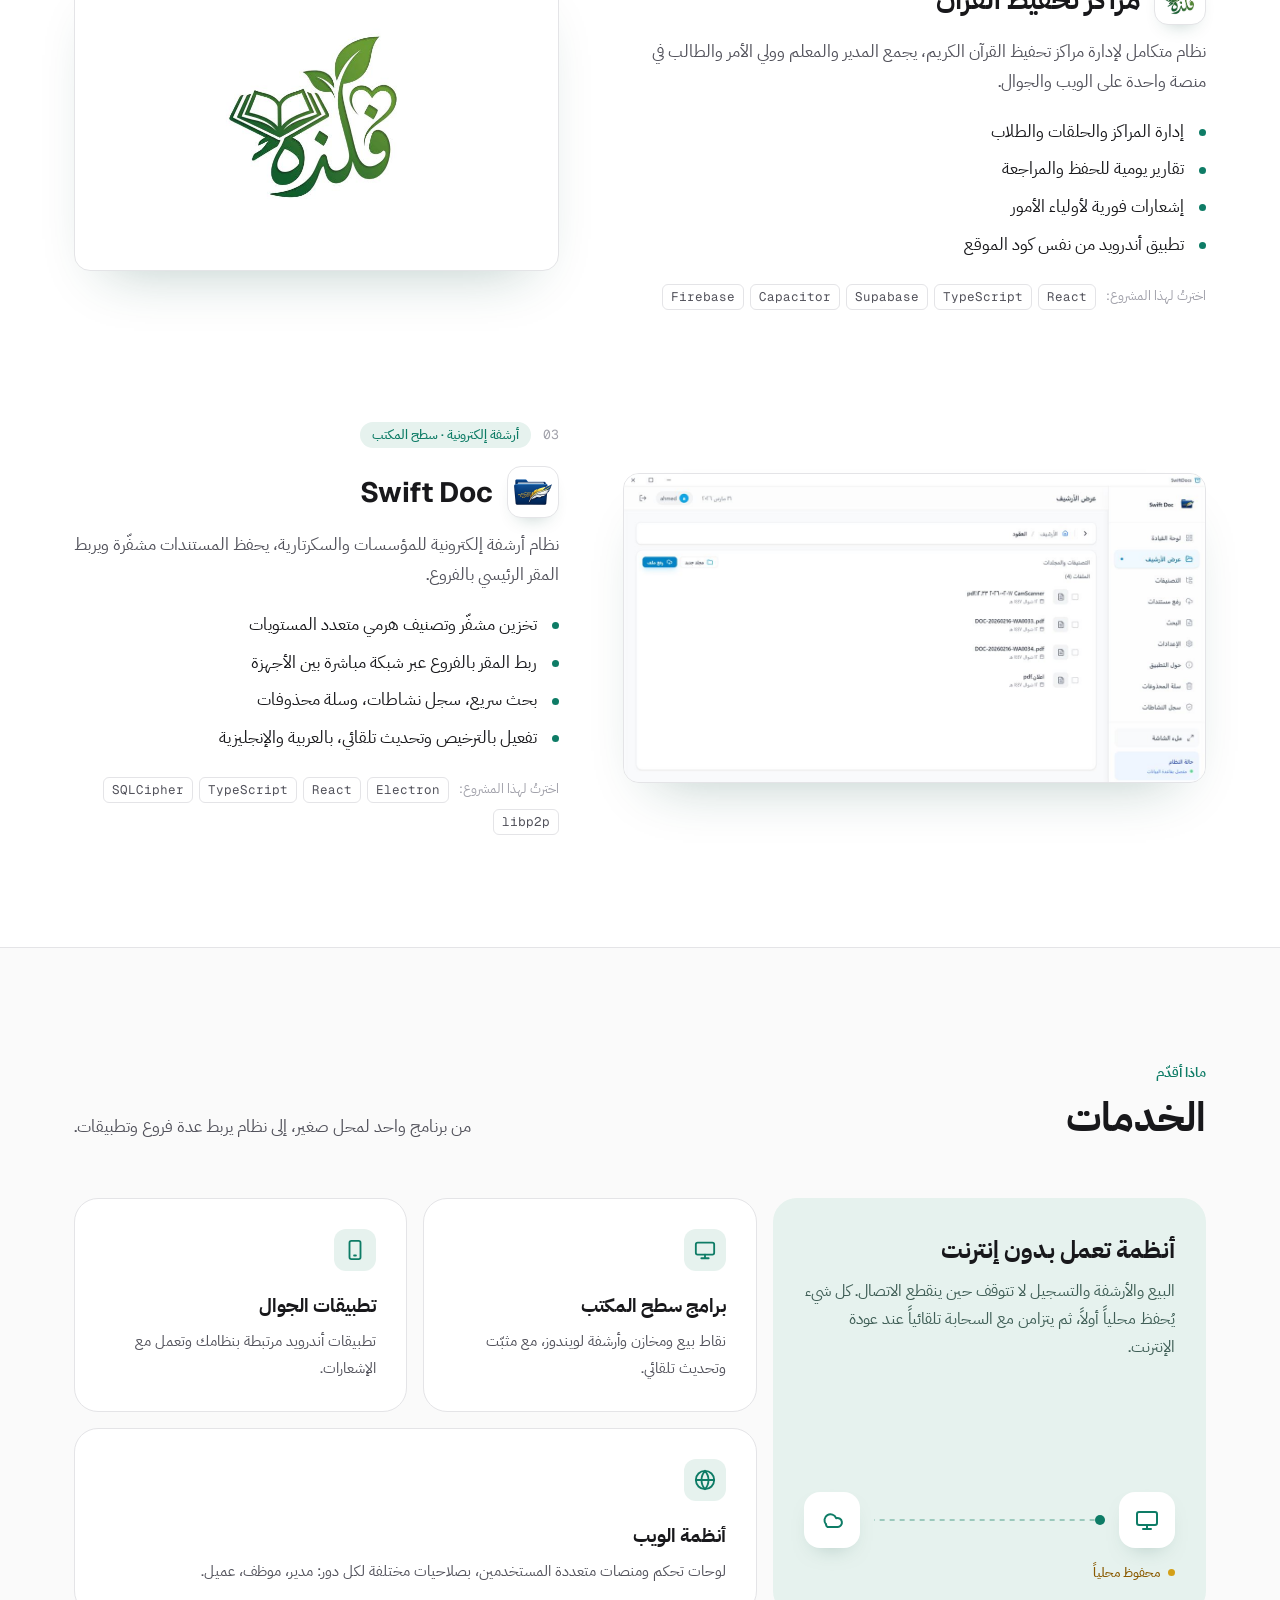
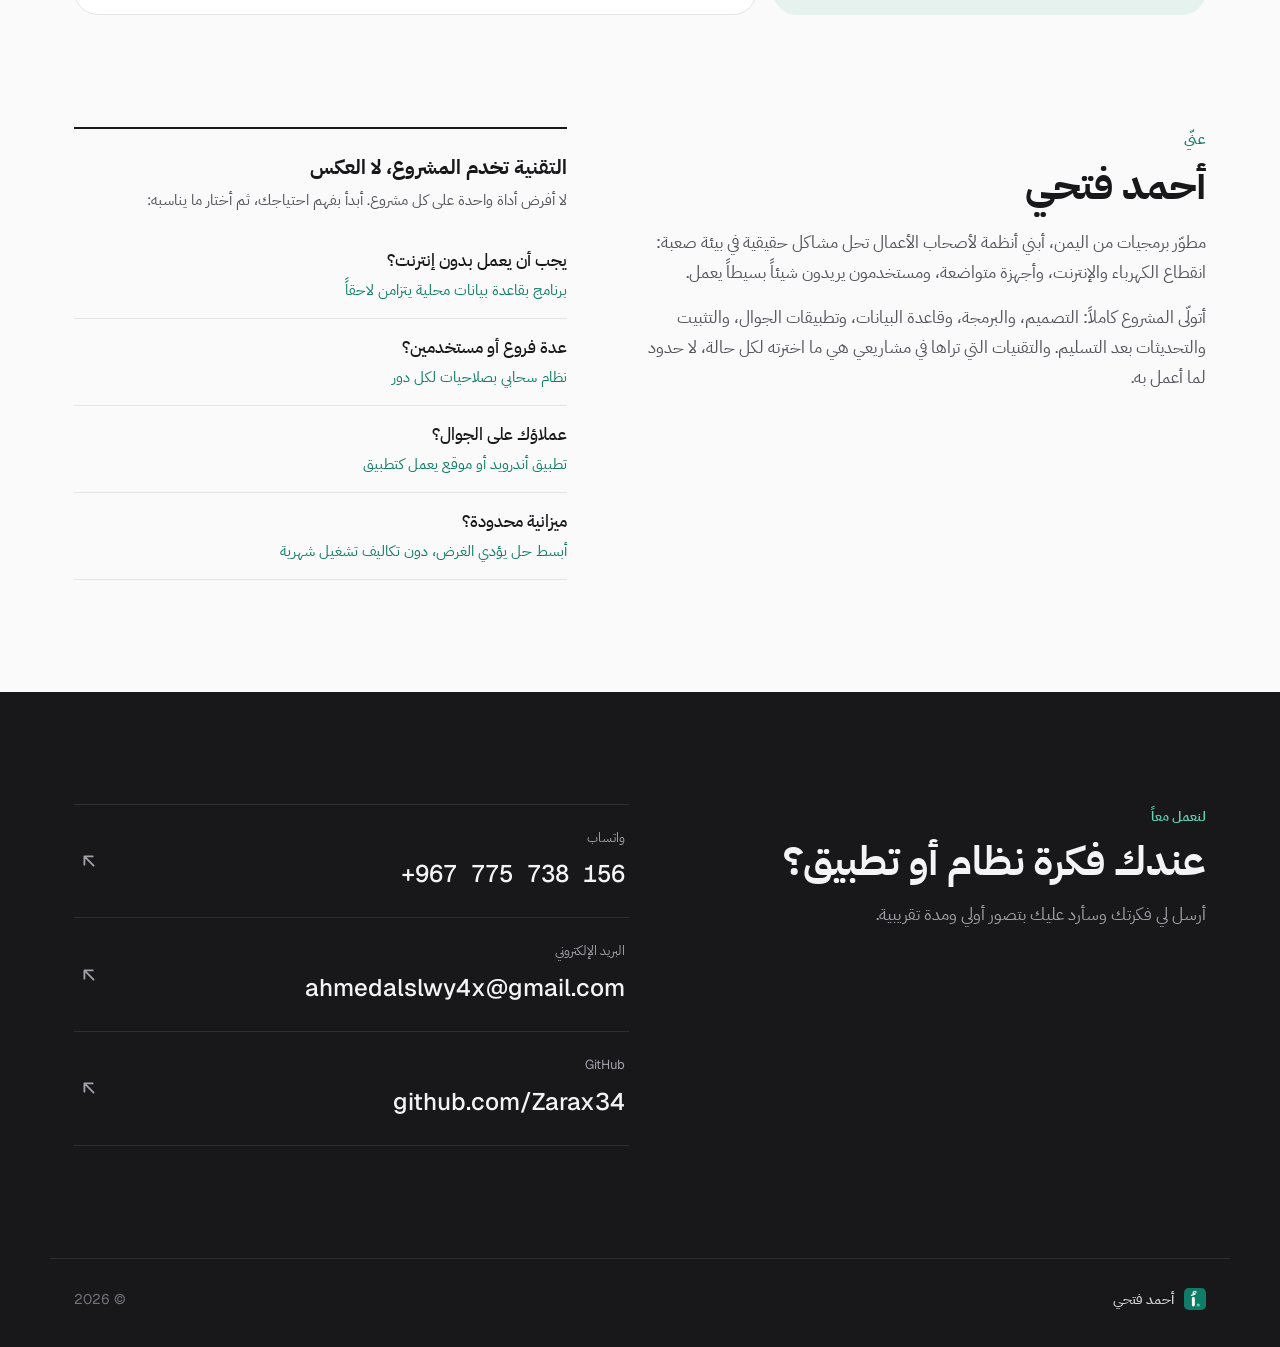
==== commit 4e8a1832: "feat: replace hero image stack with rotating app showcase App icons orbit on an elliptical ring; the" ====
--- a/index.html
+++ b/index.html
@@ -107,20 +107,38 @@
 .actions { display: flex; flex-wrap: wrap; gap: 12px; margin-top: 34px; }
 .platforms { display: flex; gap: 18px; margin-top: 40px; font-size: 13px; color: var(--faint); }
 
-.hero-art { position: relative; aspect-ratio: 1 / .86; }
-.art {
-  position: absolute; overflow: hidden; background: var(--surface);
-  border: 1px solid var(--line); border-radius: var(--radius); box-shadow: var(--shadow);
-}
-.art img { width: 100%; height: 100%; object-fit: cover; object-position: top; }
-.art-back { top: 0; inset-inline-start: 0; width: 84%; aspect-ratio: 16 / 10.4; }
-.art-front { bottom: 0; inset-inline-end: 0; width: 80%; aspect-ratio: 16 / 9; animation: float 9s ease-in-out infinite; }
-.art-tile {
-  top: 50%; inset-inline-start: -2%; width: 23%; aspect-ratio: 1; border-radius: 22px;
-  display: grid; place-items: center; animation: float 7s ease-in-out -2s infinite;
-}
-.art-tile img { width: 76%; height: auto; object-fit: contain; }
-@keyframes float { 0%, 100% { transform: translateY(0); } 50% { transform: translateY(-10px); } }
+/* hero showcase: app icons orbit on a ring, the front one opens its screenshot */
+.showcase { position: relative; aspect-ratio: 1 / .95; }
+.screens { position: absolute; inset: 0 0 auto 0; aspect-ratio: 16 / 10.2; }
+.screen {
+  position: absolute; inset: 0; margin: 0; display: flex; flex-direction: column; overflow: hidden;
+  background: var(--surface); border: 1px solid var(--line); border-radius: var(--radius); box-shadow: var(--shadow);
+  opacity: 0; transform: translateY(48px) scale(.55); transform-origin: 50% 135%; pointer-events: none;
+  transition: opacity .45s var(--ease), transform .8s var(--ease);
+}
+.screen.open { opacity: 1; transform: none; }
+.screen-bar { display: flex; align-items: center; gap: 8px; height: 38px; padding: 0 14px; border-bottom: 1px solid var(--line); font-size: 13px; font-weight: 500; flex: none; }
+.screen-bar img { width: 20px; height: 20px; border-radius: 6px; object-fit: contain; }
+.screen-shot { flex: 1; min-height: 0; width: 100%; object-fit: cover; object-position: top center; }
+.screen-card { flex: 1; display: grid; place-items: center; align-content: center; gap: 12px; padding: 16px; background: var(--accent-soft); text-align: center; }
+.screen-card img { width: 92px; height: 92px; border-radius: 22px; background: var(--surface); padding: 8px; box-shadow: 0 14px 28px -18px rgba(14, 76, 62, .6); }
+.screen-card strong { font-size: 18px; }
+.chips { display: flex; flex-wrap: wrap; justify-content: center; gap: 6px; }
+.chips span { font-size: 12px; color: var(--accent); background: var(--surface); border-radius: 999px; padding: 2px 10px; }
+
+.ring { position: absolute; inset: auto 0 0 0; height: 31%; }
+.track { position: absolute; inset: 22% 14%; border: 1.5px dashed #b7d8cd; border-radius: 50%; }
+.orb {
+  position: absolute; left: 50%; top: 50%; width: 68px; height: 68px; padding: 0;
+  border: 0; border-radius: 18px; background: none; cursor: pointer; will-change: transform, opacity;
+}
+.orb img {
+  width: 100%; height: 100%; object-fit: contain; border-radius: 18px;
+  background: var(--surface); border: 1px solid var(--line); padding: 6px;
+  box-shadow: 0 12px 24px -14px rgba(14, 76, 62, .5); transition: box-shadow .4s var(--ease);
+}
+.orb.bleed img { padding: 0; border: 0; background: none; }
+.orb.active img { box-shadow: 0 0 0 4px var(--bg), 0 0 0 6px var(--accent), 0 16px 30px -14px rgba(14, 76, 62, .55); }
 
 /* section heads */
 .head { display: grid; grid-template-columns: 1fr 1fr; gap: 40px; align-items: end; }
@@ -242,7 +260,7 @@
   .hero-grid, .project, .about, .contact-grid, .head { grid-template-columns: 1fr; gap: 40px; }
   .head { gap: 12px; }
   .head .lead { justify-self: start; }
-  .hero-art { max-width: 560px; width: 100%; justify-self: center; }
+  .showcase { max-width: 560px; width: 100%; justify-self: center; }
   .projects { gap: 80px; }
   .project { gap: 28px; }
   .project:nth-child(even) .shot { order: 0; }
@@ -252,6 +270,7 @@
 @media (max-width: 560px) {
   .wrap { padding: 0 16px; }
   .nav-cta { display: none; }
+  .orb { width: 54px; height: 54px; }
   .bento { grid-template-columns: 1fr; }
   .tile-feature, .tile-wide { grid-column: auto; }
   footer .wrap { flex-direction: column; }
@@ -304,10 +323,35 @@
         <div class="platforms mono reveal" style="--i:4"><span>Windows</span><span>Android</span><span>Web</span></div>
       </div>
 
-      <div class="hero-art reveal" style="--i:2" aria-hidden="true">
-        <div class="art art-back"><img src="images/swiftdoc.jpg" width="1280" height="680" alt=""></div>
-        <div class="art art-front"><img src="images/cafepos.jpg" width="1280" height="720" alt=""></div>
-        <div class="art art-tile"><img src="images/quran.jpg" width="420" height="420" alt=""></div>
+      <div class="showcase reveal" style="--i:2">
+        <div class="screens">
+          <figure class="screen">
+            <div class="screen-bar"><img src="images/cafepos-icon.png" alt=""><span class="ar">نظام إدارة الكافيه الذكي</span><span class="en">Smart Café POS</span></div>
+            <img class="screen-shot" src="images/cafepos.jpg" width="1280" height="720" alt="شاشة إدارة المنتجات في نظام الكافيه">
+          </figure>
+          <figure class="screen">
+            <div class="screen-bar"><img src="images/quran.jpg" alt=""><span class="ar">مراكز تحفيظ القرآن</span><span class="en">Quran Centers</span></div>
+            <div class="screen-card">
+              <img src="images/quran.jpg" width="420" height="420" alt="شعار تطبيق مراكز تحفيظ القرآن">
+              <strong><span class="ar">مراكز تحفيظ القرآن</span><span class="en">Quran Centers</span></strong>
+              <div class="chips">
+                <span><span class="ar">الحلقات والطلاب</span><span class="en">Circles & students</span></span>
+                <span><span class="ar">تقارير الحفظ</span><span class="en">Daily reports</span></span>
+                <span><span class="ar">إشعارات الأهالي</span><span class="en">Parent alerts</span></span>
+              </div>
+            </div>
+          </figure>
+          <figure class="screen">
+            <div class="screen-bar"><img src="images/swiftdoc-icon.png" alt=""><span>Swift Doc</span></div>
+            <img class="screen-shot" src="images/swiftdoc.jpg" width="1280" height="680" alt="شاشة عرض الأرشيف في نظام Swift Doc">
+          </figure>
+        </div>
+        <div class="ring">
+          <div class="track"></div>
+          <button class="orb bleed" type="button" aria-label="Smart Café POS"><img src="images/cafepos-icon.png" alt=""></button>
+          <button class="orb" type="button" aria-label="Quran Centers"><img src="images/quran.jpg" alt=""></button>
+          <button class="orb" type="button" aria-label="Swift Doc"><img src="images/swiftdoc-icon.png" alt=""></button>
+        </div>
       </div>
     </div>
   </section>
@@ -523,6 +567,79 @@
   } else {
     items.forEach((el) => el.classList.add('in'));
   }
+
+  (function showcase() {
+    const box = document.querySelector('.showcase');
+    if (!box) return;
+    const orbs = [...box.querySelectorAll('.orb')];
+    const screens = [...box.querySelectorAll('.screen')];
+    const ring = box.querySelector('.ring');
+    const gap = 360 / orbs.length;
+    const still = matchMedia('(prefers-reduced-motion: reduce)').matches;
+    const TURN_MS = 1100, HOLD_MS = 3400, CLOSE_MS = 450;
+    let rot = 0, current = -1, token = 0;
+
+    const sleep = (ms) => new Promise((r) => setTimeout(r, ms));
+    const easeOutBack = (t) => 1 + 2.4 * Math.pow(t - 1, 3) + 1.4 * Math.pow(t - 1, 2);
+
+    // icon i sits at angle i*gap+rot on an ellipse; 0deg is the front (bottom, largest)
+    function place() {
+      const rx = ring.clientWidth * .36, ry = ring.clientHeight * .28;
+      orbs.forEach((orb, i) => {
+        const a = (i * gap + rot) * Math.PI / 180;
+        const depth = (Math.cos(a) + 1) / 2;
+        orb.style.transform = `translate(-50%, -50%) translate(${(Math.sin(a) * rx).toFixed(1)}px, ${(Math.cos(a) * ry).toFixed(1)}px) scale(${(.6 + .45 * depth).toFixed(3)})`;
+        orb.style.opacity = (.4 + .6 * depth).toFixed(2);
+        orb.style.zIndex = Math.round(depth * 10);
+      });
+    }
+
+    function turn(delta, ms, my) {
+      if (!delta || !ms) { rot += delta; place(); return Promise.resolve(); }
+      const from = rot, start = performance.now();
+      return new Promise((done) => {
+        (function frame(now) {
+          if (my !== token) return done();
+          const t = Math.min((now - start) / ms, 1);
+          rot = from + delta * easeOutBack(t);
+          place();
+          t < 1 ? requestAnimationFrame(frame) : done();
+        })(start);
+      });
+    }
+
+    function deltaTo(i, shortest) {
+      let d = -(((i * gap + rot) % 360 + 360) % 360);
+      if (shortest && d < -180) d += 360;
+      return d;
+    }
+
+    function setOpen(i) {
+      screens.forEach((s, k) => s.classList.toggle('open', k === i));
+      orbs.forEach((o, k) => o.classList.toggle('active', k === i));
+      current = i;
+    }
+
+    async function go(i, shortest) {
+      const my = ++token;
+      if (current !== -1) {
+        setOpen(-1);
+        if (!still) await sleep(CLOSE_MS);
+        if (my !== token) return;
+      }
+      await turn(deltaTo(i, shortest), still ? 0 : TURN_MS, my);
+      if (my !== token) return;
+      setOpen(i);
+      if (still) return;
+      await sleep(HOLD_MS);
+      if (my === token) go((i + 1) % orbs.length, false);
+    }
+
+    orbs.forEach((orb, i) => orb.addEventListener('click', () => go(i, true)));
+    addEventListener('resize', place);
+    place();
+    go(0, false);
+  })();
 </script>
 </body>
 </html>
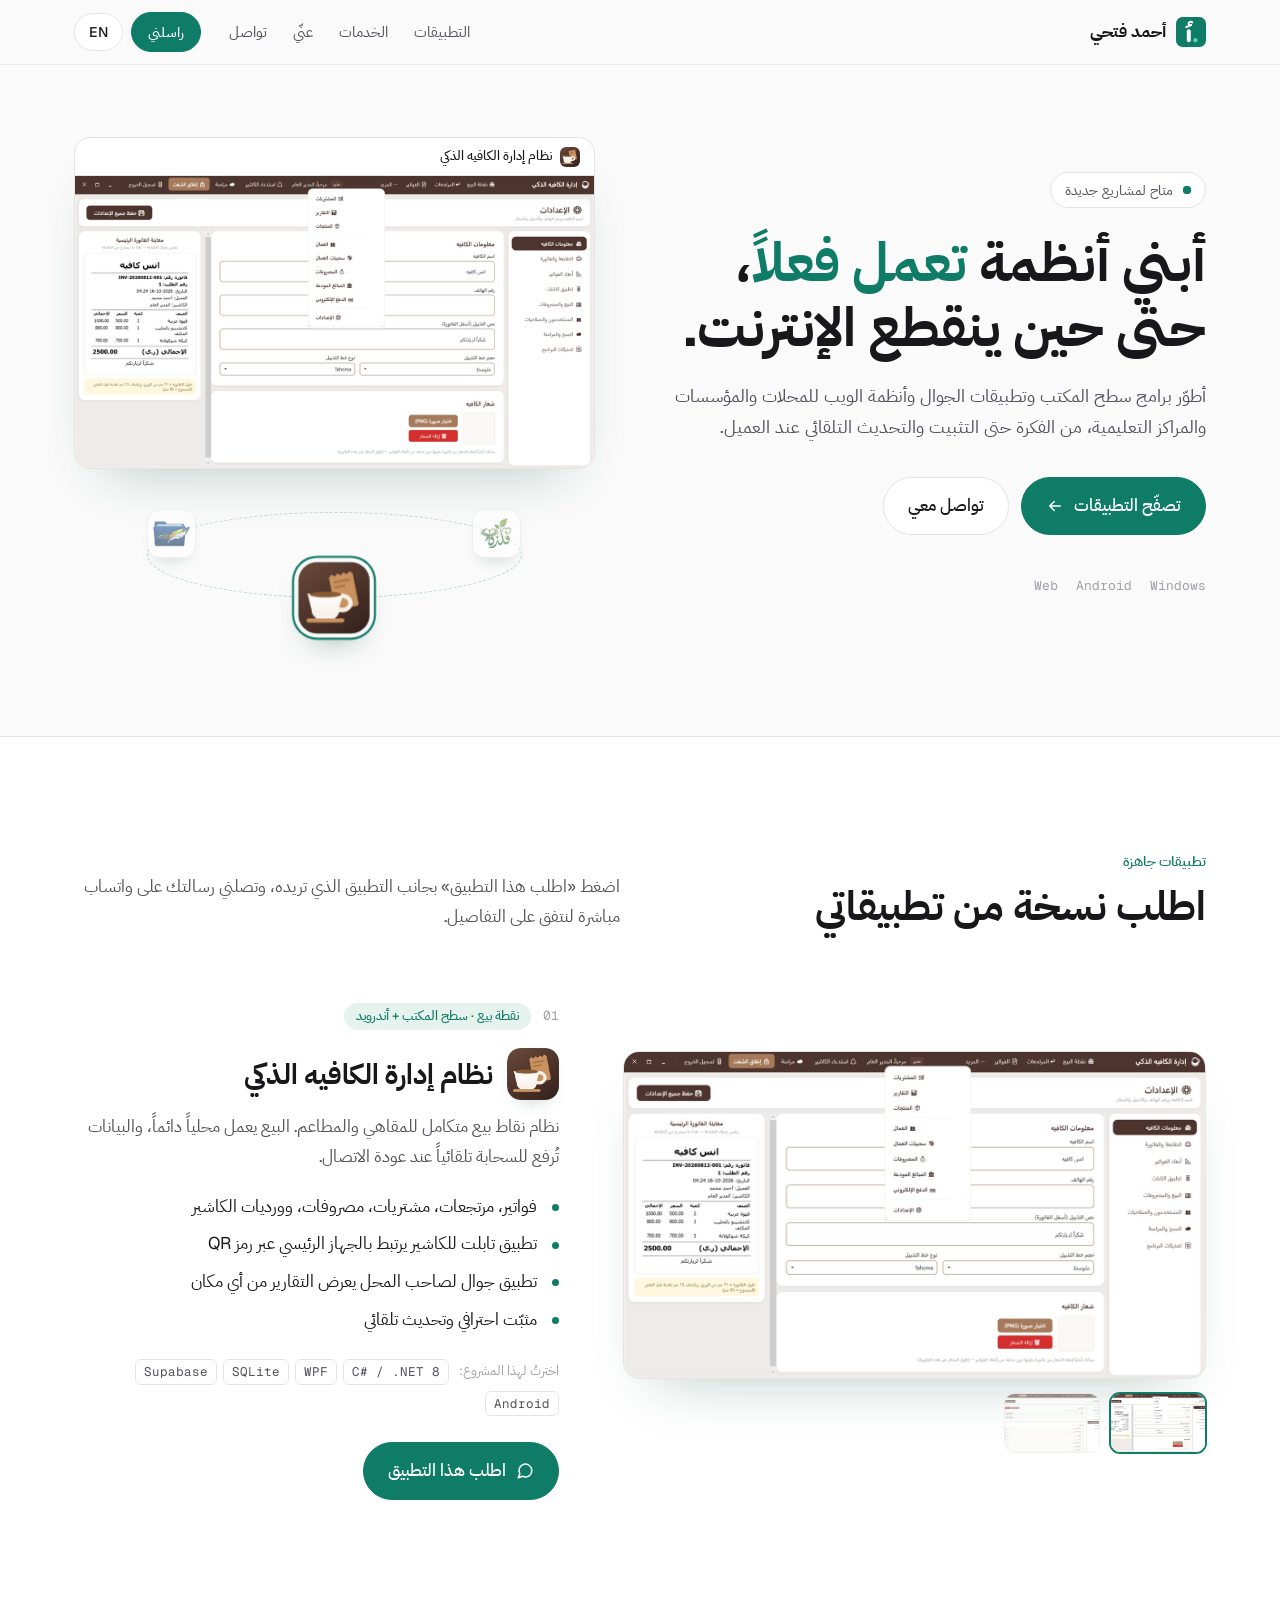
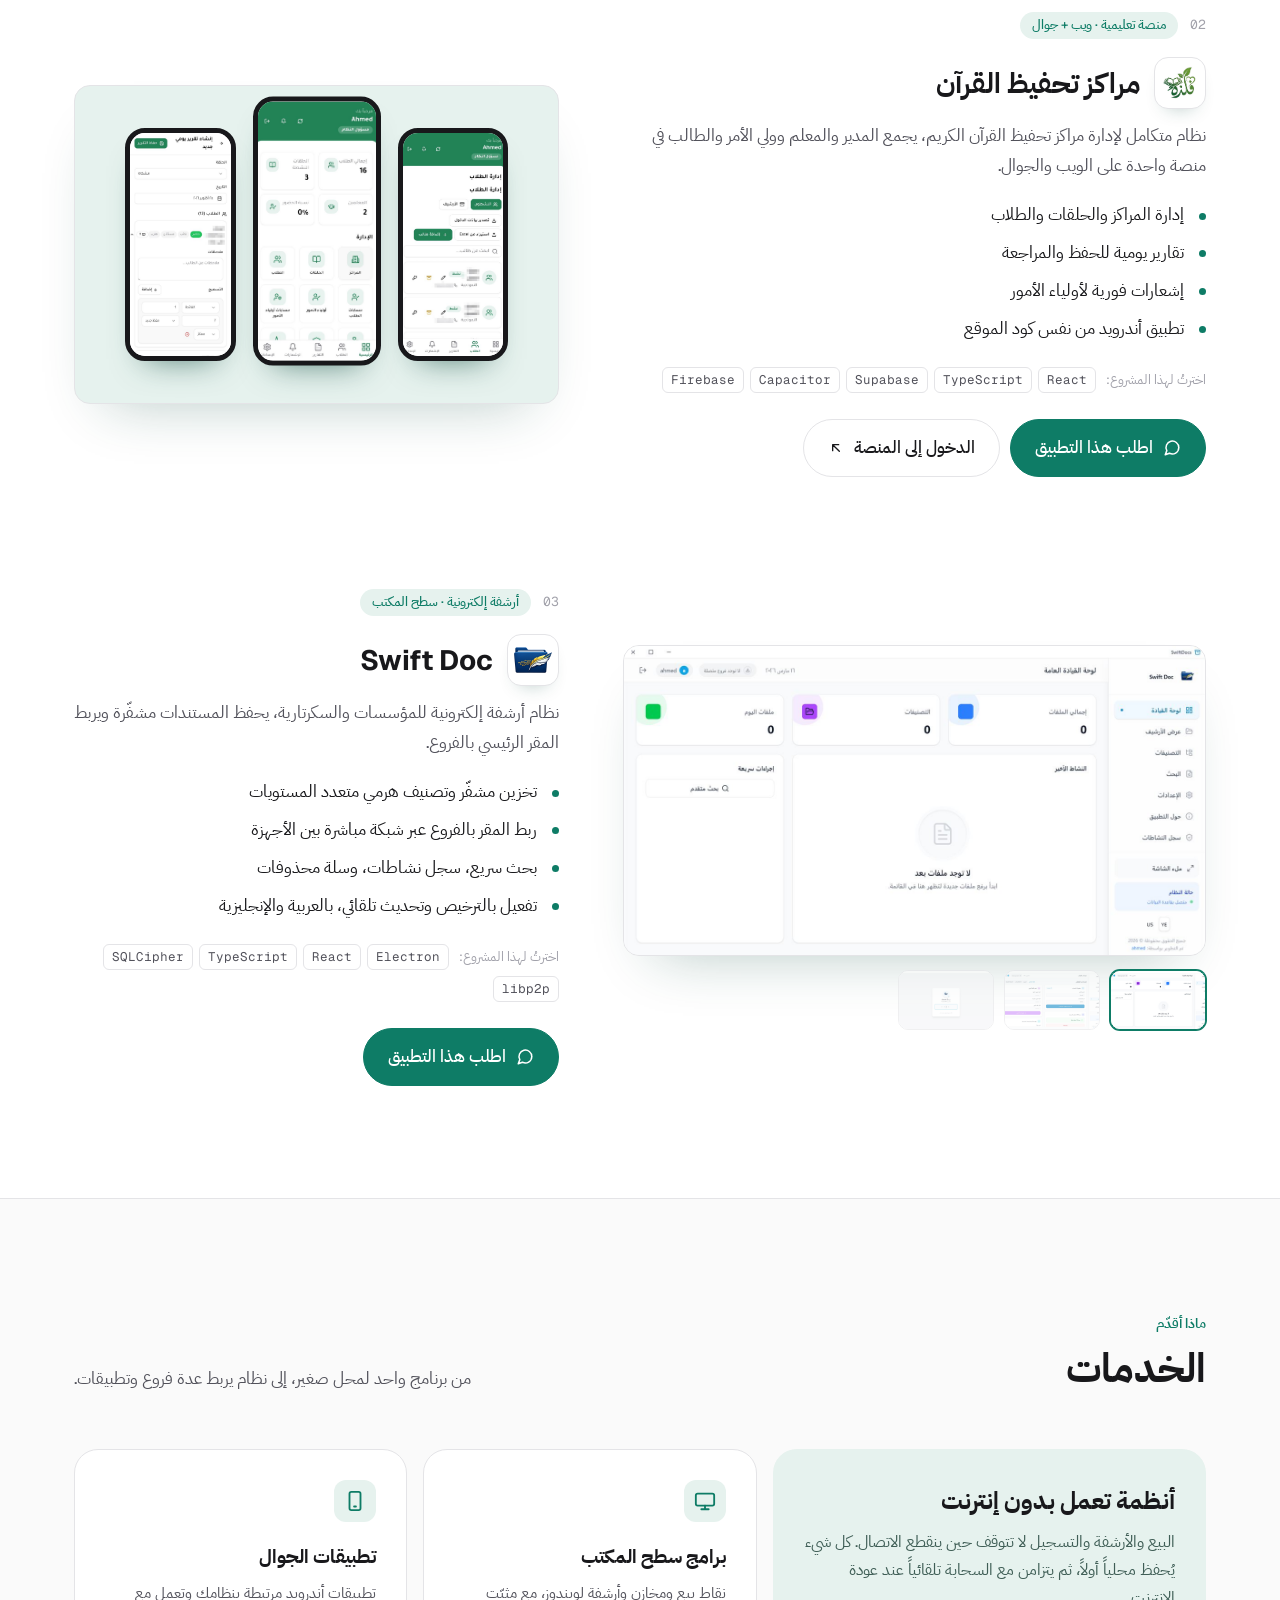
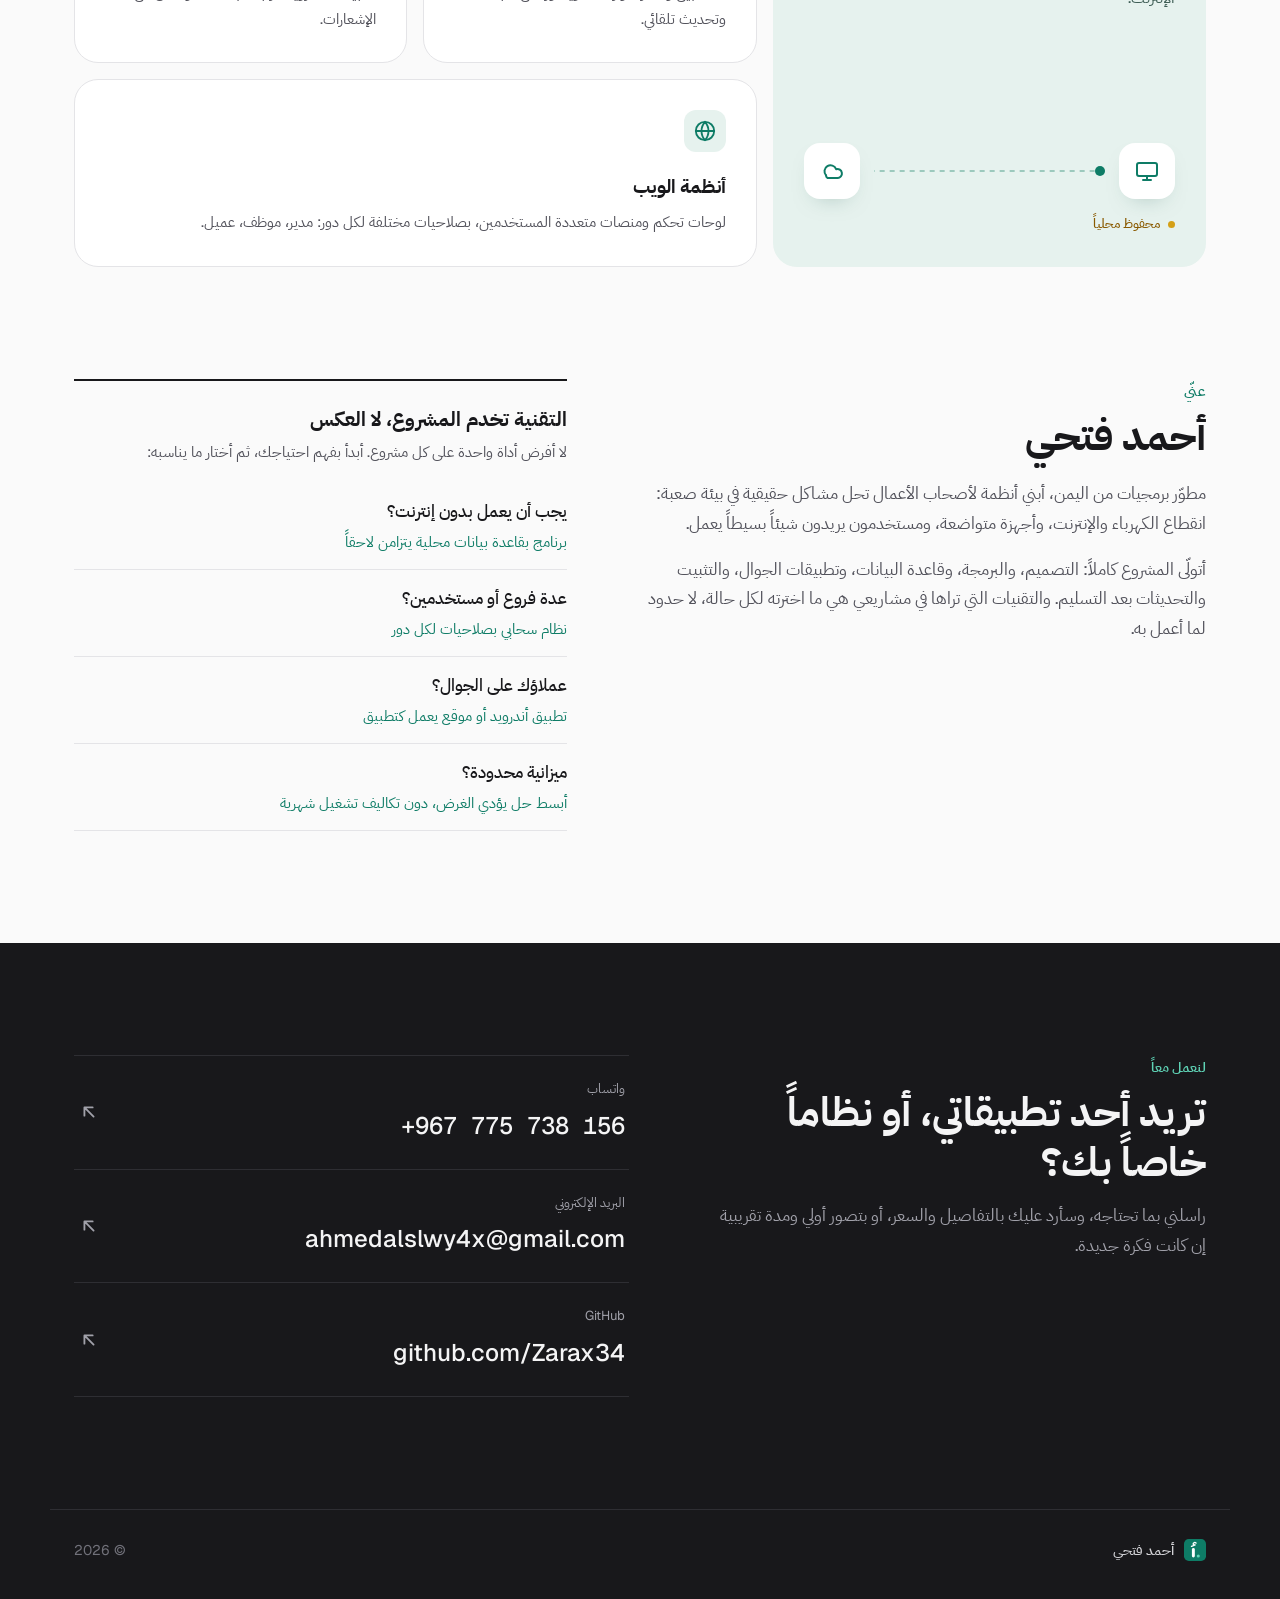
==== commit 7553e0b5: "feat: turn apps section into an order showcase - "Order this app" buttons open WhatsApp with a prefi" ====
--- a/index.html
+++ b/index.html
@@ -120,11 +120,6 @@
 .screen-bar { display: flex; align-items: center; gap: 8px; height: 38px; padding: 0 14px; border-bottom: 1px solid var(--line); font-size: 13px; font-weight: 500; flex: none; }
 .screen-bar img { width: 20px; height: 20px; border-radius: 6px; object-fit: contain; }
 .screen-shot { flex: 1; min-height: 0; width: 100%; object-fit: cover; object-position: top center; }
-.screen-card { flex: 1; display: grid; place-items: center; align-content: center; gap: 12px; padding: 16px; background: var(--accent-soft); text-align: center; }
-.screen-card img { width: 92px; height: 92px; border-radius: 22px; background: var(--surface); padding: 8px; box-shadow: 0 14px 28px -18px rgba(14, 76, 62, .6); }
-.screen-card strong { font-size: 18px; }
-.chips { display: flex; flex-wrap: wrap; justify-content: center; gap: 6px; }
-.chips span { font-size: 12px; color: var(--accent); background: var(--surface); border-radius: 999px; padding: 2px 10px; }
 
 .ring { position: absolute; inset: auto 0 0 0; height: 31%; }
 .track { position: absolute; inset: 22% 14%; border: 1.5px dashed #b7d8cd; border-radius: 50%; }
@@ -148,12 +143,34 @@
 #work { background: var(--surface); border-block: 1px solid var(--line); }
 .projects { display: grid; gap: 112px; margin-top: 72px; }
 .project { display: grid; grid-template-columns: 1.2fr 1fr; gap: 64px; align-items: center; }
-.project:nth-child(even) .shot { order: 2; }
+.project:nth-child(even) .media { order: 2; }
 .shot { border-radius: var(--radius); overflow: hidden; border: 1px solid var(--line); background: var(--bg); box-shadow: var(--shadow); }
-.shot img { width: 100%; height: auto; transition: transform .8s var(--ease); }
-.shot:hover img { transform: scale(1.02); }
-.shot.logo { display: grid; place-items: center; aspect-ratio: 16 / 10; background: var(--surface); }
-.shot.logo img { width: 44%; }
+.gallery-main { width: 100%; height: auto; transition: transform .8s var(--ease), opacity .25s var(--ease); }
+.shot:hover .gallery-main { transform: scale(1.02); }
+.thumbs { display: flex; gap: 10px; margin-top: 14px; }
+.thumb {
+  width: 96px; aspect-ratio: 16 / 10; padding: 0; overflow: hidden; cursor: pointer; opacity: .55;
+  background: var(--surface); border: 1px solid var(--line); border-radius: 10px;
+  transition: opacity .3s var(--ease), border-color .3s var(--ease), transform .3s var(--ease);
+}
+.thumb img { width: 100%; height: 100%; object-fit: cover; object-position: top; }
+.thumb:hover { opacity: .85; }
+.thumb:active { transform: scale(.97); }
+.thumb.active { opacity: 1; border-color: var(--accent); box-shadow: 0 0 0 1px var(--accent); }
+
+/* phone screenshots shown as device frames */
+.phones { display: flex; justify-content: center; align-items: center; gap: 4%; aspect-ratio: 16 / 10.5; padding: 24px 6%; background: var(--accent-soft); }
+.phones img {
+  width: 26%; height: auto; min-width: 0; aspect-ratio: 9 / 19; object-fit: cover; object-position: top;
+  background: var(--surface); border: 5px solid var(--ink); border-radius: 20px;
+  box-shadow: 0 18px 32px -20px rgba(14, 76, 62, .7);
+}
+.phones img:nth-child(2) { width: 30%; transform: translateY(-5%); }
+.screen .phones { flex: 1; min-height: 0; aspect-ratio: auto; padding: 12px 8%; }
+.screen .phones img { width: auto; height: 86%; border-width: 4px; border-radius: 16px; }
+.screen .phones img:nth-child(2) { width: auto; height: 96%; }
+
+.buy { display: flex; flex-wrap: wrap; gap: 10px; margin-top: 26px; }
 .meta { display: flex; align-items: center; gap: 12px; }
 .num { font-size: 13px; color: var(--faint); }
 .tag { font-size: 13px; font-weight: 500; color: var(--accent); background: var(--accent-soft); padding: 2px 12px; border-radius: 999px; }
@@ -263,7 +280,7 @@
   .showcase { max-width: 560px; width: 100%; justify-self: center; }
   .projects { gap: 80px; }
   .project { gap: 28px; }
-  .project:nth-child(even) .shot { order: 0; }
+  .project:nth-child(even) .media { order: 0; }
   .bento { grid-template-columns: 1fr 1fr; }
   .tile-feature { grid-row: auto; grid-column: span 2; }
 }
@@ -289,7 +306,7 @@
   <div class="wrap nav">
     <a class="brand" href="#top"><img src="favicon.svg" alt=""><span class="ar">أحمد فتحي</span><span class="en">Ahmed Fathi</span></a>
     <nav class="nav-links">
-      <a href="#work"><span class="ar">أعمالي</span><span class="en">Work</span></a>
+      <a href="#work"><span class="ar">التطبيقات</span><span class="en">Apps</span></a>
       <a href="#services"><span class="ar">الخدمات</span><span class="en">Services</span></a>
       <a href="#about"><span class="ar">عنّي</span><span class="en">About</span></a>
       <a href="#contact"><span class="ar">تواصل</span><span class="en">Contact</span></a>
@@ -315,7 +332,7 @@
           <span class="en">Desktop, mobile and web systems for shops, offices and education centers, from the first idea to installation and automatic updates on the client's machines.</span>
         </p>
         <div class="actions reveal" style="--i:3">
-          <a class="btn btn-primary" href="#work"><span class="ar">شاهد أعمالي</span><span class="en">See my work</span>
+          <a class="btn btn-primary" href="#work"><span class="ar">تصفّح التطبيقات</span><span class="en">Browse the apps</span>
             <svg width="18" height="18" viewBox="0 0 24 24" fill="none" stroke="currentColor" stroke-width="2" stroke-linecap="round" stroke-linejoin="round" aria-hidden="true"><path class="flip" d="M5 12h14M13 6l6 6-6 6"/></svg>
           </a>
           <a class="btn" href="#contact"><span class="ar">تواصل معي</span><span class="en">Get in touch</span></a>
@@ -327,23 +344,19 @@
         <div class="screens">
           <figure class="screen">
             <div class="screen-bar"><img src="images/cafepos-icon.png" alt=""><span class="ar">نظام إدارة الكافيه الذكي</span><span class="en">Smart Café POS</span></div>
-            <img class="screen-shot" src="images/cafepos.jpg" width="1280" height="720" alt="شاشة إدارة المنتجات في نظام الكافيه">
+            <img class="screen-shot" src="images/cafepos.jpg" width="1280" height="720" alt="إعدادات الكافيه ومعاينة الفاتورة">
           </figure>
           <figure class="screen">
             <div class="screen-bar"><img src="images/quran.jpg" alt=""><span class="ar">مراكز تحفيظ القرآن</span><span class="en">Quran Centers</span></div>
-            <div class="screen-card">
-              <img src="images/quran.jpg" width="420" height="420" alt="شعار تطبيق مراكز تحفيظ القرآن">
-              <strong><span class="ar">مراكز تحفيظ القرآن</span><span class="en">Quran Centers</span></strong>
-              <div class="chips">
-                <span><span class="ar">الحلقات والطلاب</span><span class="en">Circles & students</span></span>
-                <span><span class="ar">تقارير الحفظ</span><span class="en">Daily reports</span></span>
-                <span><span class="ar">إشعارات الأهالي</span><span class="en">Parent alerts</span></span>
-              </div>
+            <div class="phones">
+              <img src="images/quran-2.jpg" width="540" height="1130" alt="">
+              <img src="images/quran-1.jpg" width="540" height="1134" alt="لوحة تحكم مسؤول النظام في تطبيق مراكز تحفيظ القرآن">
+              <img src="images/quran-3.jpg" width="540" height="1330" alt="">
             </div>
           </figure>
           <figure class="screen">
             <div class="screen-bar"><img src="images/swiftdoc-icon.png" alt=""><span>Swift Doc</span></div>
-            <img class="screen-shot" src="images/swiftdoc.jpg" width="1280" height="680" alt="شاشة عرض الأرشيف في نظام Swift Doc">
+            <img class="screen-shot" src="images/swiftdoc.jpg" width="1280" height="680" alt="لوحة القيادة في نظام Swift Doc">
           </figure>
         </div>
         <div class="ring">
@@ -360,15 +373,21 @@
     <div class="wrap">
       <div class="head">
         <div class="reveal">
-          <div class="eyebrow"><span class="ar">أعمال مختارة</span><span class="en">Selected work</span></div>
-          <h2><span class="ar">مشاريع تعمل عند عملاء حقيقيين</span><span class="en">Systems in real daily use</span></h2>
-        </div>
-        <p class="lead reveal" style="--i:1"><span class="ar">ثلاثة أنظمة مختلفة تماماً، لكل منها مشكلة مختلفة وحل صُمّم لها تحديداً.</span><span class="en">Three very different systems, each built around its own problem.</span></p>
+          <div class="eyebrow"><span class="ar">تطبيقات جاهزة</span><span class="en">Ready-made apps</span></div>
+          <h2><span class="ar">اطلب نسخة من تطبيقاتي</span><span class="en">Order a copy of my apps</span></h2>
+        </div>
+        <p class="lead reveal" style="--i:1"><span class="ar">اضغط «اطلب هذا التطبيق» بجانب التطبيق الذي تريده، وتصلني رسالتك على واتساب مباشرة لنتفق على التفاصيل.</span><span class="en">Tap "Order this app" next to the one you want, and your message reaches me on WhatsApp right away so we can sort out the details.</span></p>
       </div>
 
       <div class="projects">
         <article class="project">
-          <div class="shot reveal"><img src="images/cafepos.jpg" width="1280" height="720" loading="lazy" alt="شاشة إدارة المنتجات في نظام الكافيه"></div>
+          <div class="media gallery reveal">
+            <div class="shot"><img class="gallery-main" src="images/cafepos.jpg" width="1280" height="720" loading="lazy" alt="إعدادات الكافيه ومعاينة الفاتورة"></div>
+            <div class="thumbs">
+              <button class="thumb active" type="button" data-src="images/cafepos.jpg" data-alt="إعدادات الكافيه ومعاينة الفاتورة"><img src="images/cafepos.jpg" alt="" loading="lazy"></button>
+              <button class="thumb" type="button" data-src="images/cafepos-2.jpg" data-alt="المستخدمون والصلاحيات في نظام الكافيه"><img src="images/cafepos-2.jpg" alt="" loading="lazy"></button>
+            </div>
+          </div>
           <div class="reveal" style="--i:1">
             <div class="meta"><span class="num mono">01</span><span class="tag"><span class="ar">نقطة بيع · سطح المكتب + أندرويد</span><span class="en">Point of sale · Desktop + Android</span></span></div>
             <div class="app"><img class="app-icon bleed" src="images/cafepos-icon.png" width="160" height="160" loading="lazy" alt=""><h3><span class="ar">نظام إدارة الكافيه الذكي</span><span class="en">Smart Café POS</span></h3></div>
@@ -383,11 +402,23 @@
               <li><span class="ar">مثبّت احترافي وتحديث تلقائي</span><span class="en">Signed installer and automatic updates</span></li>
             </ul>
             <div class="stack"><span>C# / .NET 8</span><span>WPF</span><span>SQLite</span><span>Supabase</span><span>Android</span></div>
+            <div class="buy">
+              <a class="btn btn-primary order" data-app-ar="نظام إدارة الكافيه الذكي" data-app-en="Smart Café POS" href="https://wa.me/967775738156" target="_blank" rel="noopener">
+                <svg width="18" height="18" viewBox="0 0 24 24" fill="none" stroke="currentColor" stroke-width="2" stroke-linecap="round" stroke-linejoin="round" aria-hidden="true"><path d="M21 11.5a8.4 8.4 0 0 1-12.4 7.4L3 21l2.1-5.5A8.5 8.5 0 1 1 21 11.5z"/></svg>
+                <span class="ar">اطلب هذا التطبيق</span><span class="en">Order this app</span>
+              </a>
+            </div>
           </div>
         </article>
 
         <article class="project">
-          <div class="shot logo reveal"><img src="images/quran.jpg" width="420" height="420" loading="lazy" alt="شعار تطبيق مراكز تحفيظ القرآن"></div>
+          <div class="media reveal">
+            <div class="shot phones">
+              <img src="images/quran-2.jpg" width="540" height="1130" loading="lazy" alt="إدارة الطلاب في تطبيق مراكز تحفيظ القرآن">
+              <img src="images/quran-1.jpg" width="540" height="1134" loading="lazy" alt="لوحة تحكم مسؤول النظام في تطبيق مراكز تحفيظ القرآن">
+              <img src="images/quran-3.jpg" width="540" height="1330" loading="lazy" alt="إنشاء تقرير يومي للحلقة">
+            </div>
+          </div>
           <div class="reveal" style="--i:1">
             <div class="meta"><span class="num mono">02</span><span class="tag"><span class="ar">منصة تعليمية · ويب + جوال</span><span class="en">Education platform · Web + Mobile</span></span></div>
             <div class="app"><img class="app-icon" src="images/quran.jpg" width="420" height="420" loading="lazy" alt=""><h3><span class="ar">مراكز تحفيظ القرآن</span><span class="en">Quran Centers</span></h3></div>
@@ -402,11 +433,28 @@
               <li><span class="ar">تطبيق أندرويد من نفس كود الموقع</span><span class="en">Android app built from the same codebase as the web</span></li>
             </ul>
             <div class="stack"><span>React</span><span>TypeScript</span><span>Supabase</span><span>Capacitor</span><span>Firebase</span></div>
+            <div class="buy">
+              <a class="btn btn-primary order" data-app-ar="مراكز تحفيظ القرآن" data-app-en="Quran Centers" href="https://wa.me/967775738156" target="_blank" rel="noopener">
+                <svg width="18" height="18" viewBox="0 0 24 24" fill="none" stroke="currentColor" stroke-width="2" stroke-linecap="round" stroke-linejoin="round" aria-hidden="true"><path d="M21 11.5a8.4 8.4 0 0 1-12.4 7.4L3 21l2.1-5.5A8.5 8.5 0 1 1 21 11.5z"/></svg>
+                <span class="ar">اطلب هذا التطبيق</span><span class="en">Order this app</span>
+              </a>
+              <a class="btn" href="https://felthah.netlify.app" target="_blank" rel="noopener">
+                <span class="ar">الدخول إلى المنصة</span><span class="en">Open the platform</span>
+                <svg width="16" height="16" viewBox="0 0 24 24" fill="none" stroke="currentColor" stroke-width="2" stroke-linecap="round" stroke-linejoin="round" aria-hidden="true"><path class="flip" d="M7 17 17 7M8 7h9v9"/></svg>
+              </a>
+            </div>
           </div>
         </article>
 
         <article class="project">
-          <div class="shot reveal"><img src="images/swiftdoc.jpg" width="1280" height="680" loading="lazy" alt="شاشة عرض الأرشيف في نظام Swift Doc"></div>
+          <div class="media gallery reveal">
+            <div class="shot"><img class="gallery-main" src="images/swiftdoc.jpg" width="1280" height="680" loading="lazy" alt="لوحة القيادة في نظام Swift Doc"></div>
+            <div class="thumbs">
+              <button class="thumb active" type="button" data-src="images/swiftdoc.jpg" data-alt="لوحة القيادة في نظام Swift Doc"><img src="images/swiftdoc.jpg" alt="" loading="lazy"></button>
+              <button class="thumb" type="button" data-src="images/swiftdoc-2.jpg" data-alt="إعدادات النظام والحساب في Swift Doc"><img src="images/swiftdoc-2.jpg" alt="" loading="lazy"></button>
+              <button class="thumb" type="button" data-src="images/swiftdoc-3.jpg" data-alt="شاشة الدخول السريع برمز PIN في Swift Doc"><img src="images/swiftdoc-3.jpg" alt="" loading="lazy"></button>
+            </div>
+          </div>
           <div class="reveal" style="--i:1">
             <div class="meta"><span class="num mono">03</span><span class="tag"><span class="ar">أرشفة إلكترونية · سطح المكتب</span><span class="en">Document archiving · Desktop</span></span></div>
             <div class="app"><img class="app-icon" src="images/swiftdoc-icon.png" width="160" height="160" loading="lazy" alt=""><h3>Swift Doc</h3></div>
@@ -421,6 +469,12 @@
               <li><span class="ar">تفعيل بالترخيص وتحديث تلقائي، بالعربية والإنجليزية</span><span class="en">License activation, auto-updates, Arabic and English</span></li>
             </ul>
             <div class="stack"><span>Electron</span><span>React</span><span>TypeScript</span><span>SQLCipher</span><span>libp2p</span></div>
+            <div class="buy">
+              <a class="btn btn-primary order" data-app-ar="Swift Doc للأرشفة الإلكترونية" data-app-en="Swift Doc" href="https://wa.me/967775738156" target="_blank" rel="noopener">
+                <svg width="18" height="18" viewBox="0 0 24 24" fill="none" stroke="currentColor" stroke-width="2" stroke-linecap="round" stroke-linejoin="round" aria-hidden="true"><path d="M21 11.5a8.4 8.4 0 0 1-12.4 7.4L3 21l2.1-5.5A8.5 8.5 0 1 1 21 11.5z"/></svg>
+                <span class="ar">اطلب هذا التطبيق</span><span class="en">Order this app</span>
+              </a>
+            </div>
           </div>
         </article>
       </div>
@@ -504,8 +558,8 @@
     <div class="wrap contact-grid">
       <div class="reveal">
         <div class="eyebrow"><span class="ar">لنعمل معاً</span><span class="en">Let's work together</span></div>
-        <h2><span class="ar">عندك فكرة نظام أو تطبيق؟</span><span class="en">Have a system or app in mind?</span></h2>
-        <p class="lead"><span class="ar">أرسل لي فكرتك وسأرد عليك بتصور أولي ومدة تقريبية.</span><span class="en">Send me your idea and I'll reply with an initial plan and a rough timeline.</span></p>
+        <h2><span class="ar">تريد أحد تطبيقاتي، أو نظاماً خاصاً بك؟</span><span class="en">Want one of my apps, or a system of your own?</span></h2>
+        <p class="lead"><span class="ar">راسلني بما تحتاجه، وسأرد عليك بالتفاصيل والسعر، أو بتصور أولي ومدة تقريبية إن كانت فكرة جديدة.</span><span class="en">Tell me what you need and I'll reply with details and pricing, or an initial plan and rough timeline for a new idea.</span></p>
       </div>
       <div class="links reveal" style="--i:1">
         <a class="link-row" href="https://wa.me/967775738156" target="_blank" rel="noopener">
@@ -541,16 +595,42 @@
 
   const btn = document.getElementById('lang');
   const titles = { ar: 'أحمد فتحي | مطور تطبيقات وأنظمة', en: 'Ahmed Fathi | Software Developer' };
+  const WHATSAPP = 'https://wa.me/967775738156?text=';
+  const orderText = {
+    ar: (app) => `مرحباً أحمد، أريد طلب نسخة من تطبيق «${app}». أرجو إرسال التفاصيل والسعر.`,
+    en: (app) => `Hi Ahmed, I'd like to order a copy of ${app}. Could you send me the details and price?`,
+  };
+  function updateOrders(lang) {
+    document.querySelectorAll('.order').forEach((a) => {
+      a.href = WHATSAPP + encodeURIComponent(orderText[lang](a.dataset['app' + (lang === 'ar' ? 'Ar' : 'En')]));
+    });
+  }
   function setLang(lang) {
     root.lang = lang;
     root.dir = lang === 'ar' ? 'rtl' : 'ltr';
     document.title = titles[lang];
     btn.textContent = lang === 'ar' ? 'EN' : 'عربي';
+    updateOrders(lang);
     try { localStorage.setItem('lang', lang); } catch (e) {}
   }
   let saved = null;
   try { saved = localStorage.getItem('lang'); } catch (e) {}
-  if (saved === 'en') setLang('en');
+  setLang(saved === 'en' ? 'en' : 'ar');
+
+  document.querySelectorAll('.gallery').forEach((gallery) => {
+    const main = gallery.querySelector('.gallery-main');
+    const thumbs = gallery.querySelectorAll('.thumb');
+    thumbs.forEach((thumb) => thumb.addEventListener('click', () => {
+      if (thumb.classList.contains('active')) return;
+      thumbs.forEach((t) => t.classList.toggle('active', t === thumb));
+      main.style.opacity = 0;
+      setTimeout(() => {
+        main.onload = () => { main.style.opacity = 1; };
+        main.src = thumb.dataset.src;
+        main.alt = thumb.dataset.alt;
+      }, 200);
+    }));
+  });
   btn.addEventListener('click', () => setLang(root.lang === 'ar' ? 'en' : 'ar'));
   document.getElementById('year').textContent = new Date().getFullYear();
 
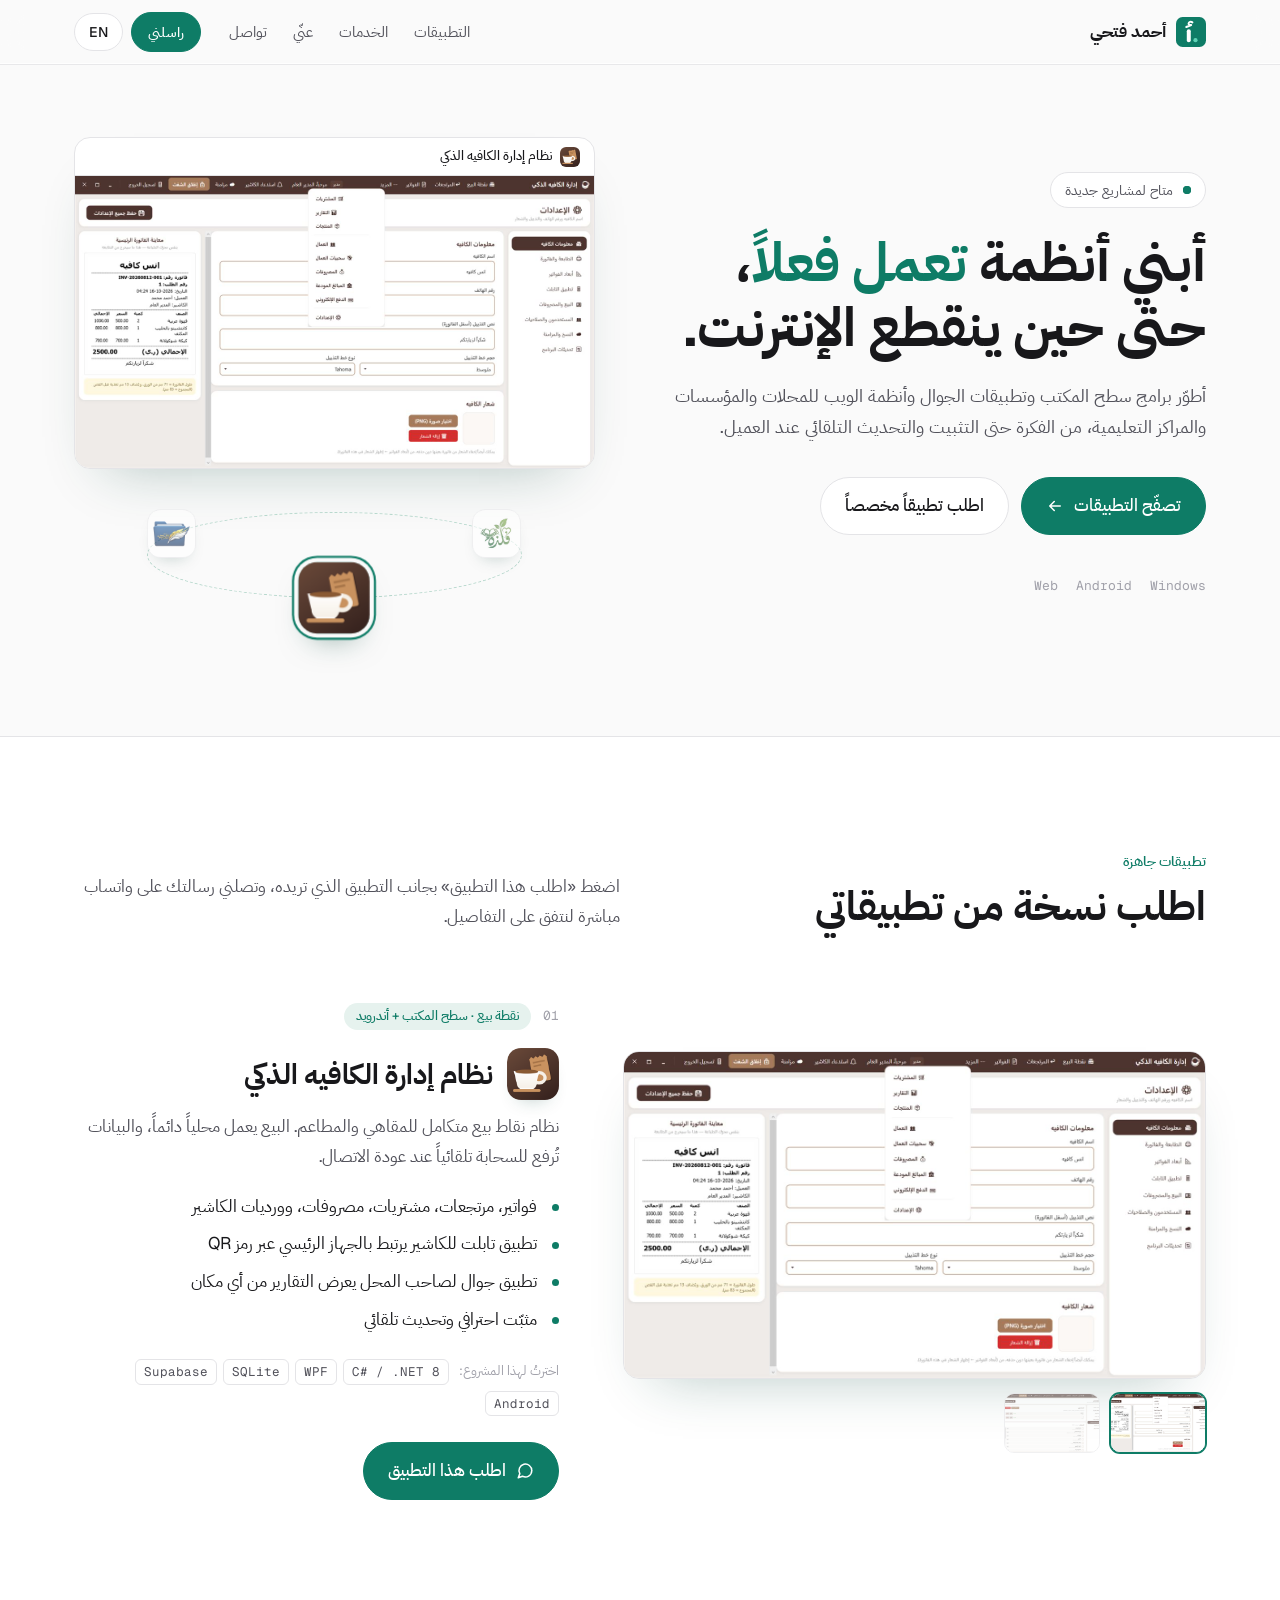
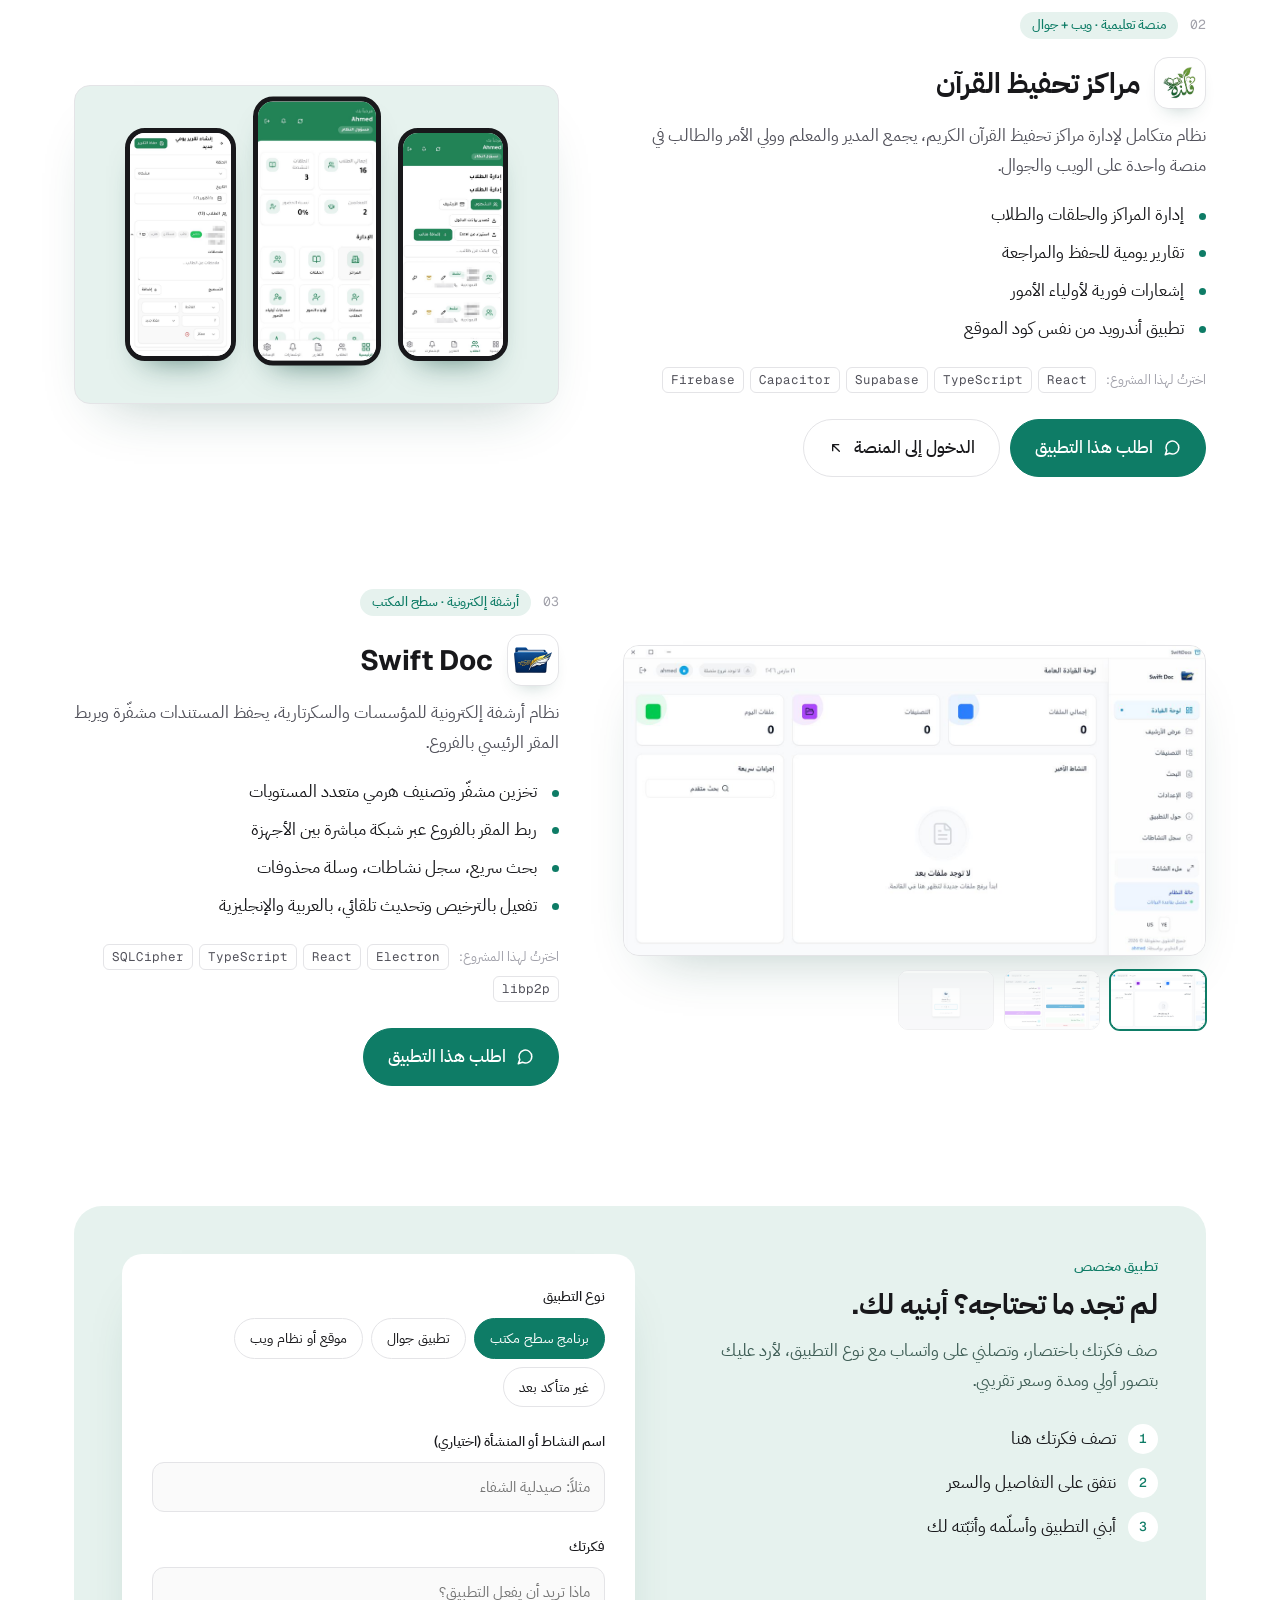
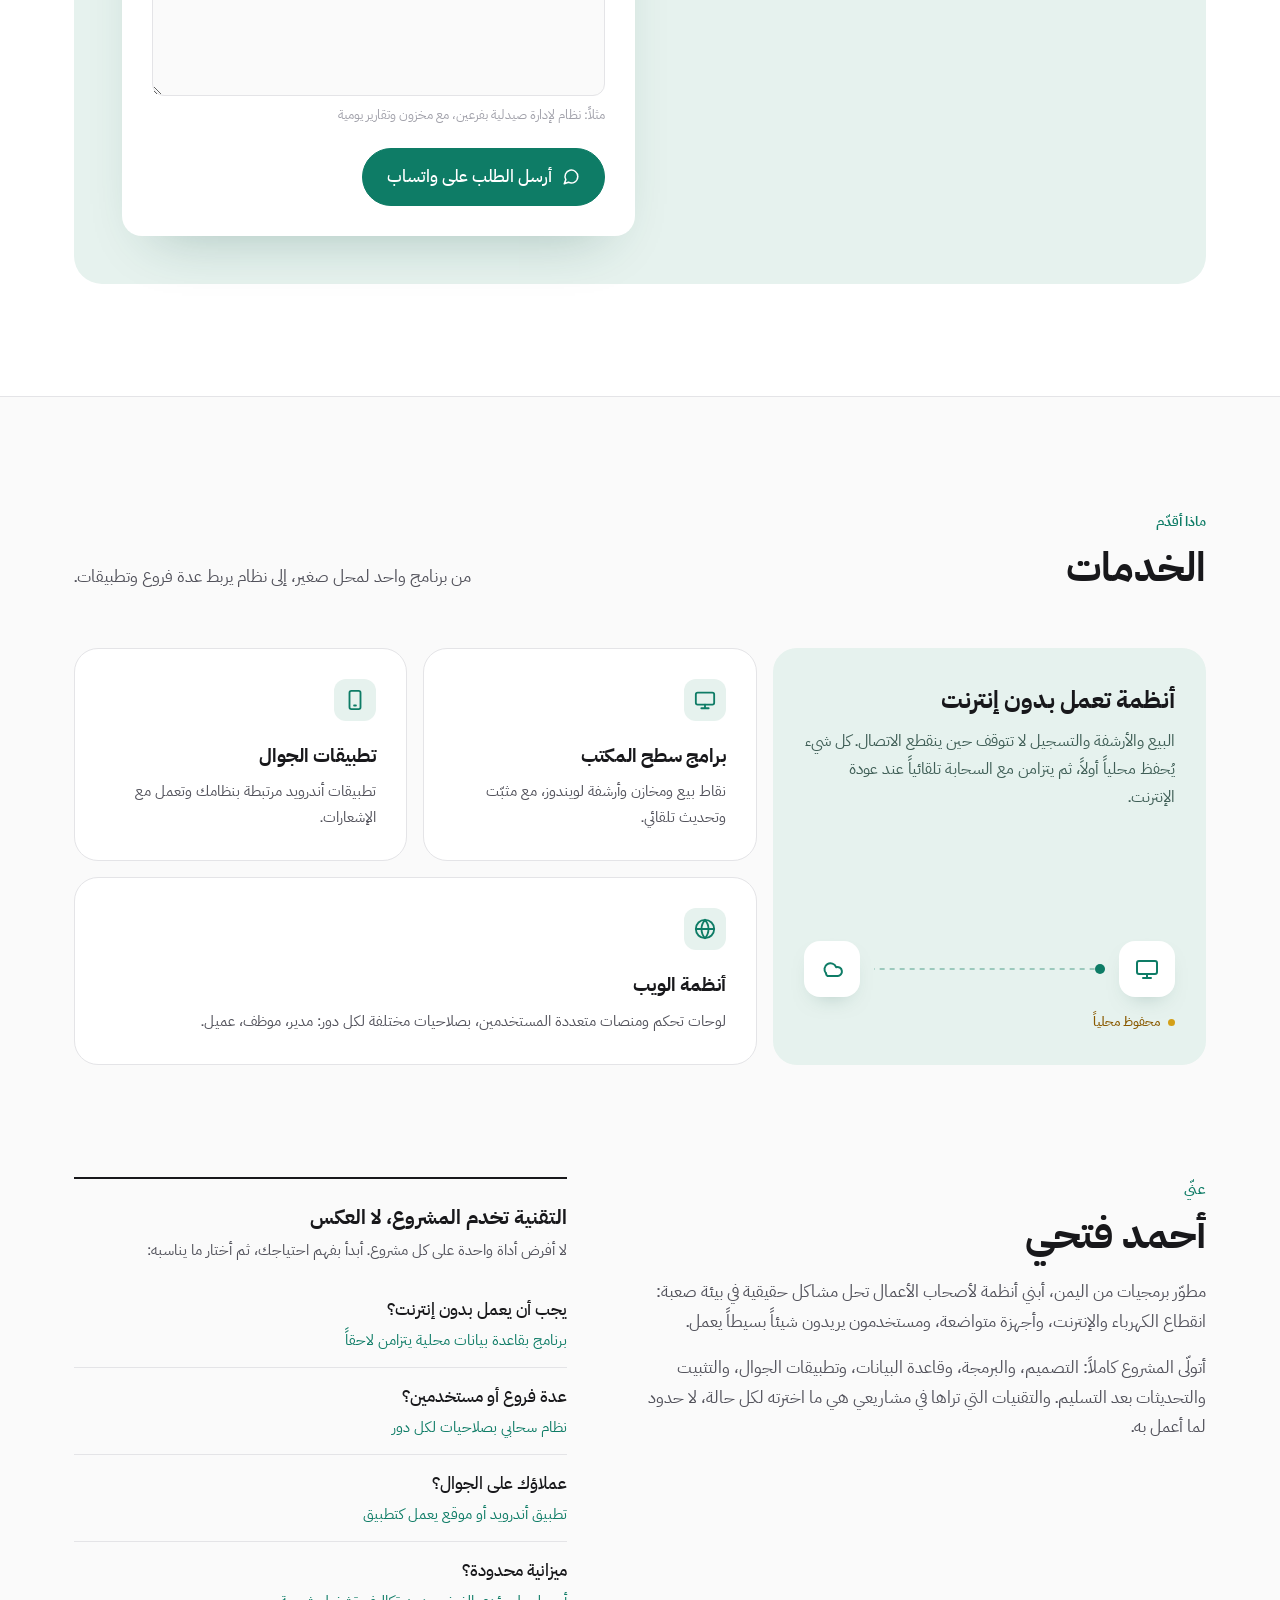
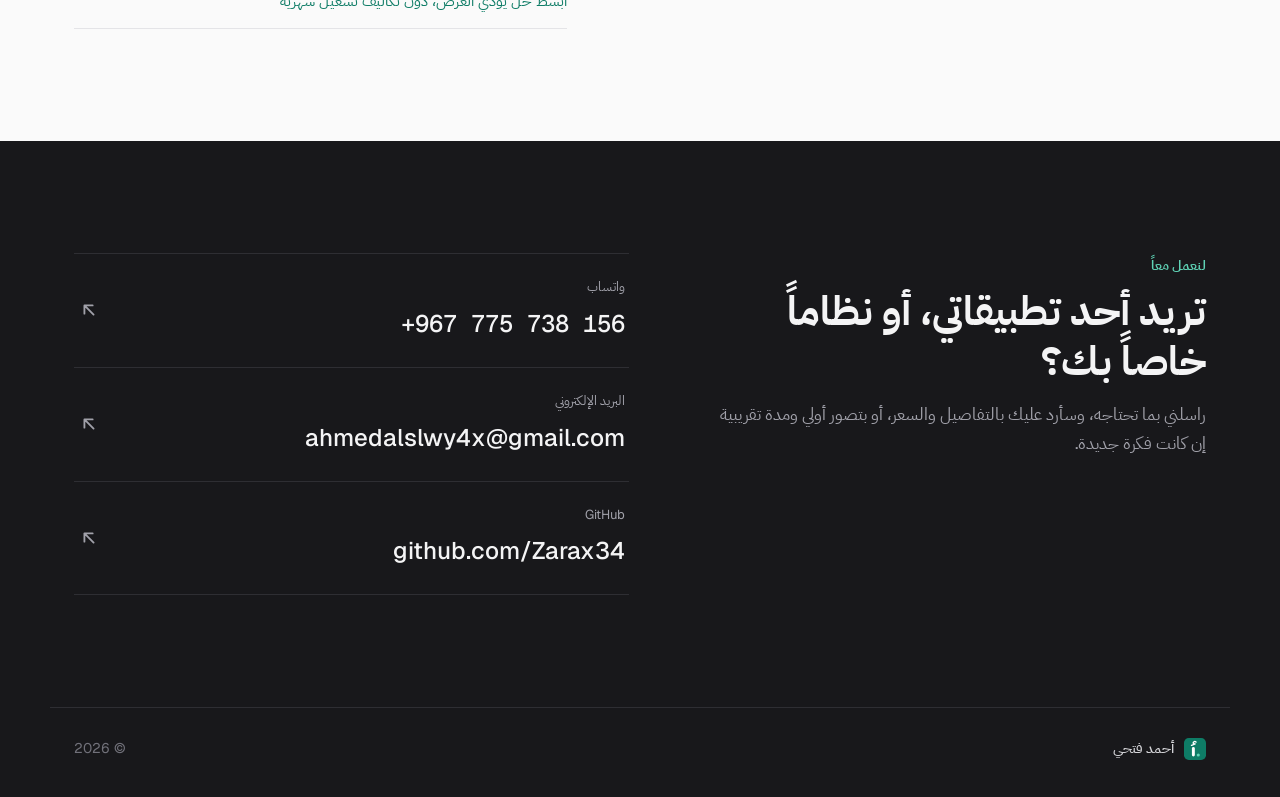
==== commit a5f4c87e: "feat: add custom app request form Short form (app type, optional business name, idea) that opens Wha" ====
--- a/index.html
+++ b/index.html
@@ -54,6 +54,7 @@
 .lead { color: var(--muted); max-width: 60ch; }
 
 .btn {
+  font: inherit; color: inherit; cursor: pointer;
   display: inline-flex; align-items: center; gap: 10px;
   padding: 13px 24px; border-radius: 999px;
   font-weight: 500; text-decoration: none; border: 1px solid var(--line); background: var(--surface);
@@ -171,6 +172,46 @@
 .screen .phones img:nth-child(2) { width: auto; height: 96%; }
 
 .buy { display: flex; flex-wrap: wrap; gap: 10px; margin-top: 26px; }
+
+/* custom app request */
+.custom {
+  display: grid; grid-template-columns: 1fr 1.1fr; gap: 56px; align-items: start;
+  margin-top: 120px; padding: 48px; border-radius: 28px; background: var(--accent-soft); scroll-margin-top: 88px;
+}
+.custom h3 { font-size: 28px; line-height: 1.35; margin: 8px 0 12px; }
+.custom-intro > p { color: #3f5e56; }
+.steps { list-style: none; padding: 0; margin: 28px 0 0; display: grid; gap: 14px; counter-reset: step; }
+.steps li { display: flex; align-items: center; gap: 12px; counter-increment: step; }
+.steps li::before {
+  content: counter(step); flex: none; width: 30px; height: 30px; border-radius: 50%;
+  display: grid; place-items: center; font: 500 13px "Geist Mono", ui-monospace, monospace;
+  background: var(--surface); color: var(--accent);
+}
+.custom-form { display: grid; gap: 22px; padding: 30px; border-radius: 20px; background: var(--surface); box-shadow: var(--shadow); }
+.custom-form fieldset { border: 0; padding: 0; margin: 0; }
+.custom-form legend, .field label { font-size: 14px; font-weight: 500; margin-bottom: 10px; padding: 0; }
+.types { display: flex; flex-wrap: wrap; gap: 8px; }
+.type { position: relative; }
+.type input { position: absolute; opacity: 0; pointer-events: none; }
+.type > span {
+  display: inline-block; padding: 7px 15px; font-size: 14px; cursor: pointer;
+  border: 1px solid var(--line); border-radius: 999px; transition: background-color .25s var(--ease), color .25s, border-color .25s;
+}
+.type > span:hover { border-color: #c7c7cc; }
+.type input:checked + span { background: var(--accent); border-color: var(--accent); color: #fff; }
+.type input:focus-visible + span { outline: 2px solid var(--accent); outline-offset: 2px; }
+.field { display: grid; gap: 8px; }
+.field label { margin: 0; }
+.field input, .field textarea {
+  width: 100%; font: inherit; font-size: 15px; color: var(--ink); background: var(--bg);
+  padding: 11px 14px; border: 1px solid var(--line); border-radius: 12px; resize: vertical;
+  transition: border-color .2s, box-shadow .2s;
+}
+.field input:focus, .field textarea:focus { outline: none; border-color: var(--accent); box-shadow: 0 0 0 3px var(--accent-soft); }
+.field small { font-size: 13px; color: var(--faint); }
+.field .error { color: #b42318; }
+.field.invalid textarea { border-color: #b42318; }
+.custom-form .btn { justify-self: start; }
 .meta { display: flex; align-items: center; gap: 12px; }
 .num { font-size: 13px; color: var(--faint); }
 .tag { font-size: 13px; font-weight: 500; color: var(--accent); background: var(--accent-soft); padding: 2px 12px; border-radius: 999px; }
@@ -281,6 +322,7 @@
   .projects { gap: 80px; }
   .project { gap: 28px; }
   .project:nth-child(even) .media { order: 0; }
+  .custom { grid-template-columns: 1fr; gap: 32px; margin-top: 88px; padding: 32px 24px; }
   .bento { grid-template-columns: 1fr 1fr; }
   .tile-feature { grid-row: auto; grid-column: span 2; }
 }
@@ -288,6 +330,8 @@
   .wrap { padding: 0 16px; }
   .nav-cta { display: none; }
   .orb { width: 54px; height: 54px; }
+  .custom { padding: 24px 16px; }
+  .custom-form { padding: 22px 18px; }
   .bento { grid-template-columns: 1fr; }
   .tile-feature, .tile-wide { grid-column: auto; }
   footer .wrap { flex-direction: column; }
@@ -335,7 +379,7 @@
           <a class="btn btn-primary" href="#work"><span class="ar">تصفّح التطبيقات</span><span class="en">Browse the apps</span>
             <svg width="18" height="18" viewBox="0 0 24 24" fill="none" stroke="currentColor" stroke-width="2" stroke-linecap="round" stroke-linejoin="round" aria-hidden="true"><path class="flip" d="M5 12h14M13 6l6 6-6 6"/></svg>
           </a>
-          <a class="btn" href="#contact"><span class="ar">تواصل معي</span><span class="en">Get in touch</span></a>
+          <a class="btn" href="#custom"><span class="ar">اطلب تطبيقاً مخصصاً</span><span class="en">Request a custom app</span></a>
         </div>
         <div class="platforms mono reveal" style="--i:4"><span>Windows</span><span>Android</span><span>Web</span></div>
       </div>
@@ -478,6 +522,45 @@
           </div>
         </article>
       </div>
+
+      <div class="custom reveal" id="custom">
+        <div class="custom-intro">
+          <div class="eyebrow"><span class="ar">تطبيق مخصص</span><span class="en">Custom app</span></div>
+          <h3><span class="ar">لم تجد ما تحتاجه؟ أبنيه لك.</span><span class="en">Didn't find what you need? I'll build it.</span></h3>
+          <p><span class="ar">صف فكرتك باختصار، وتصلني على واتساب مع نوع التطبيق، لأرد عليك بتصور أولي ومدة وسعر تقريبي.</span><span class="en">Describe your idea briefly and it reaches me on WhatsApp with the app type, so I can reply with an initial plan, timeline and rough price.</span></p>
+          <ol class="steps">
+            <li><span class="ar">تصف فكرتك هنا</span><span class="en">You describe your idea here</span></li>
+            <li><span class="ar">نتفق على التفاصيل والسعر</span><span class="en">We agree on details and price</span></li>
+            <li><span class="ar">أبني التطبيق وأسلّمه وأثبّته لك</span><span class="en">I build, deliver and install it for you</span></li>
+          </ol>
+        </div>
+
+        <form class="custom-form" novalidate>
+          <fieldset>
+            <legend><span class="ar">نوع التطبيق</span><span class="en">App type</span></legend>
+            <div class="types">
+              <label class="type"><input type="radio" name="type" value="desktop" checked><span><span class="ar">برنامج سطح مكتب</span><span class="en">Desktop software</span></span></label>
+              <label class="type"><input type="radio" name="type" value="mobile"><span><span class="ar">تطبيق جوال</span><span class="en">Mobile app</span></span></label>
+              <label class="type"><input type="radio" name="type" value="web"><span><span class="ar">موقع أو نظام ويب</span><span class="en">Website or web system</span></span></label>
+              <label class="type"><input type="radio" name="type" value="unsure"><span><span class="ar">غير متأكد بعد</span><span class="en">Not sure yet</span></span></label>
+            </div>
+          </fieldset>
+          <div class="field">
+            <label for="biz"><span class="ar">اسم النشاط أو المنشأة (اختياري)</span><span class="en">Business name (optional)</span></label>
+            <input id="biz" name="biz" type="text" autocomplete="organization" data-ph-ar="مثلاً: صيدلية الشفاء" data-ph-en="e.g. Al-Shifa Pharmacy">
+          </div>
+          <div class="field">
+            <label for="idea"><span class="ar">فكرتك</span><span class="en">Your idea</span></label>
+            <textarea id="idea" name="idea" rows="4" required aria-describedby="idea-hint idea-error" data-ph-ar="ماذا تريد أن يفعل التطبيق؟" data-ph-en="What should the app do?"></textarea>
+            <small id="idea-hint"><span class="ar">مثلاً: نظام لإدارة صيدلية بفرعين، مع مخزون وتقارير يومية</span><span class="en">e.g. a system for a two-branch pharmacy with stock and daily reports</span></small>
+            <small id="idea-error" class="error" role="alert" hidden><span class="ar">اكتب وصفاً قصيراً لفكرتك (10 أحرف على الأقل)</span><span class="en">Write a short description of your idea (at least 10 characters)</span></small>
+          </div>
+          <button class="btn btn-primary" type="submit">
+            <svg width="18" height="18" viewBox="0 0 24 24" fill="none" stroke="currentColor" stroke-width="2" stroke-linecap="round" stroke-linejoin="round" aria-hidden="true"><path d="M21 11.5a8.4 8.4 0 0 1-12.4 7.4L3 21l2.1-5.5A8.5 8.5 0 1 1 21 11.5z"/></svg>
+            <span class="ar">أرسل الطلب على واتساب</span><span class="en">Send request on WhatsApp</span>
+          </button>
+        </form>
+      </div>
     </div>
   </section>
 
@@ -611,11 +694,38 @@
     document.title = titles[lang];
     btn.textContent = lang === 'ar' ? 'EN' : 'عربي';
     updateOrders(lang);
+    document.querySelectorAll('[data-ph-ar]').forEach((el) => { el.placeholder = el.dataset[lang === 'ar' ? 'phAr' : 'phEn']; });
     try { localStorage.setItem('lang', lang); } catch (e) {}
   }
   let saved = null;
   try { saved = localStorage.getItem('lang'); } catch (e) {}
   setLang(saved === 'en' ? 'en' : 'ar');
+
+  const MIN_IDEA = 10;
+  const customForm = document.querySelector('.custom-form');
+  const ideaField = customForm.idea.closest('.field');
+  function checkIdea() {
+    const ok = customForm.idea.value.trim().length >= MIN_IDEA;
+    ideaField.classList.toggle('invalid', !ok);
+    ideaField.querySelector('.error').hidden = ok;
+    customForm.idea.setAttribute('aria-invalid', String(!ok));
+    return ok;
+  }
+  customForm.idea.addEventListener('input', () => { if (ideaField.classList.contains('invalid')) checkIdea(); });
+  customForm.addEventListener('submit', (e) => {
+    e.preventDefault();
+    if (!checkIdea()) { customForm.idea.focus(); return; }
+    const lang = root.lang;
+    const type = customForm.querySelector('input[name="type"]:checked').closest('label').querySelector('.' + lang).textContent;
+    const biz = customForm.biz.value.trim();
+    const idea = customForm.idea.value.trim();
+    const lines = lang === 'ar'
+      ? ['مرحباً أحمد، أريد طلب تطبيق مخصص.', `نوع التطبيق: ${type}`, biz && `النشاط: ${biz}`, `الفكرة: ${idea}`]
+      : ['Hi Ahmed, I\'d like to request a custom app.', `App type: ${type}`, biz && `Business: ${biz}`, `Idea: ${idea}`];
+    const url = WHATSAPP + encodeURIComponent(lines.filter(Boolean).join('\n'));
+    const win = window.open(url, '_blank');
+    if (win) win.opener = null; else location.href = url;
+  });
 
   document.querySelectorAll('.gallery').forEach((gallery) => {
     const main = gallery.querySelector('.gallery-main');
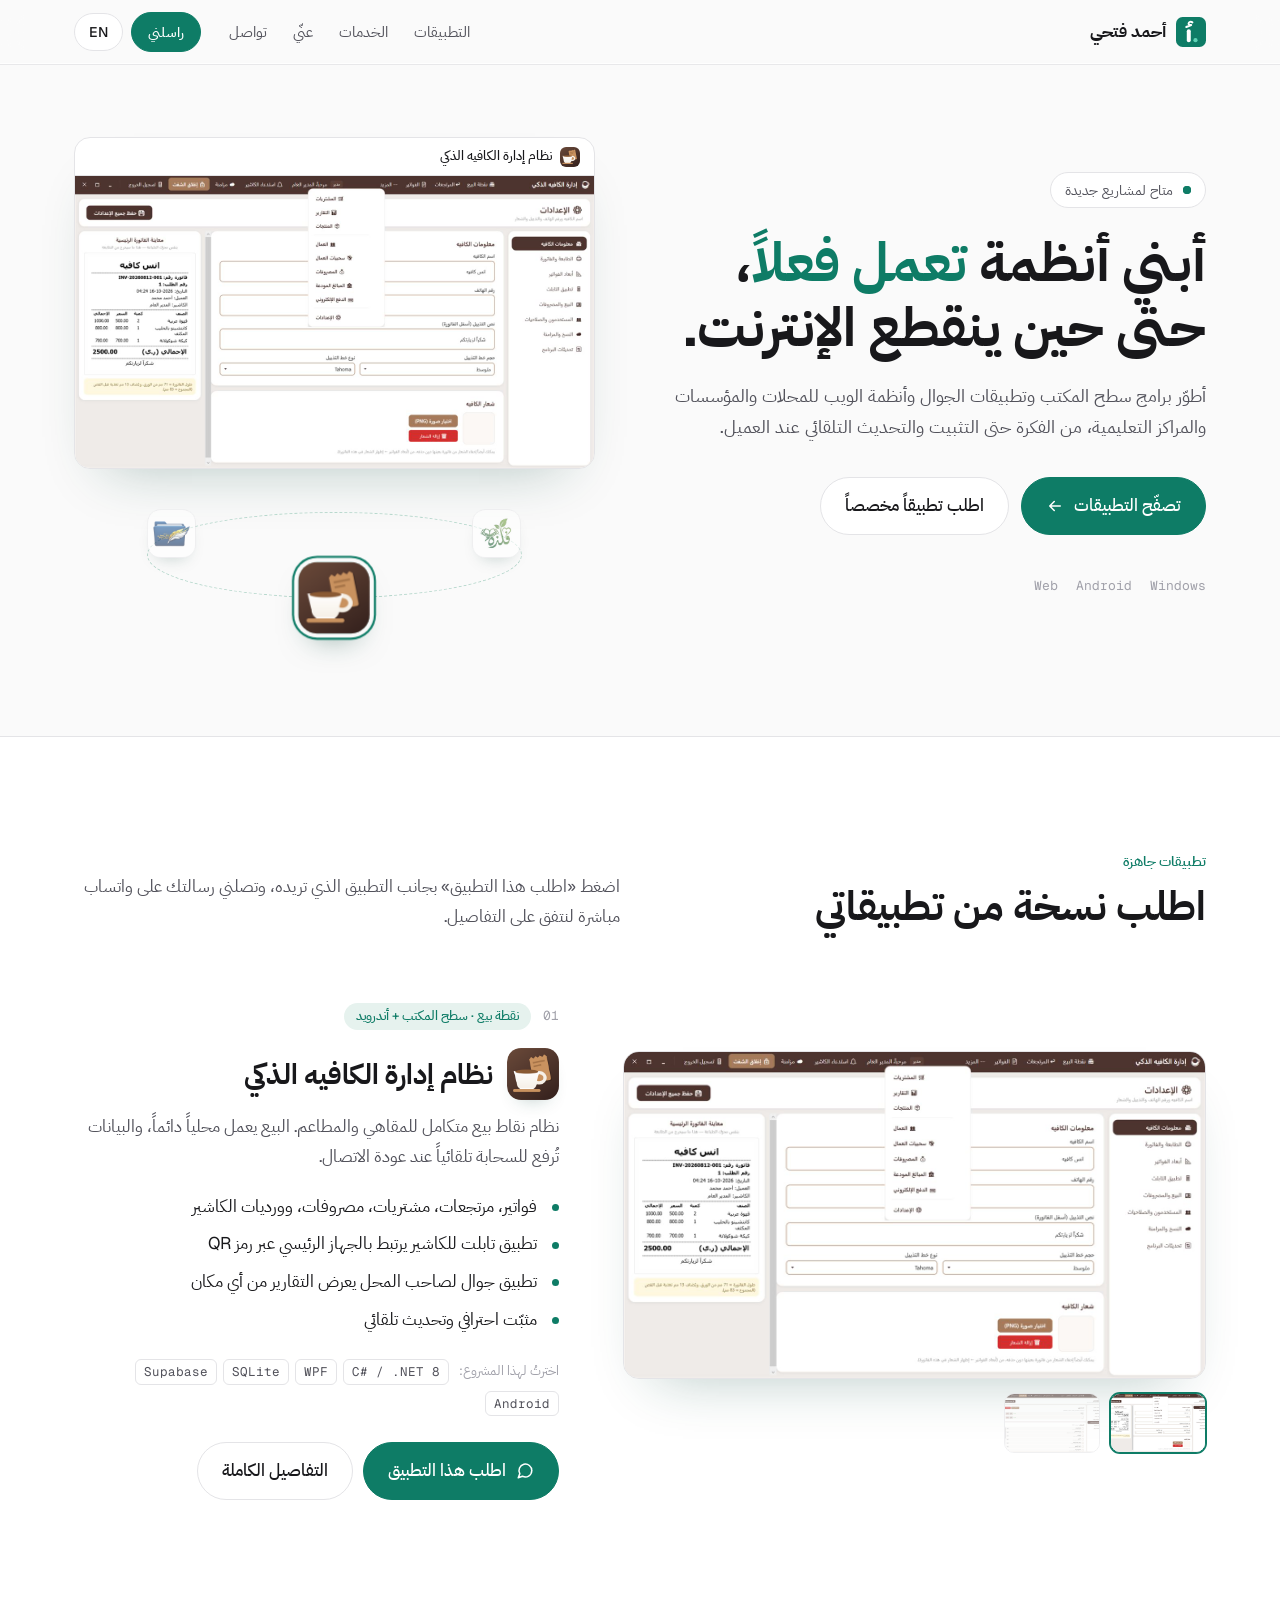
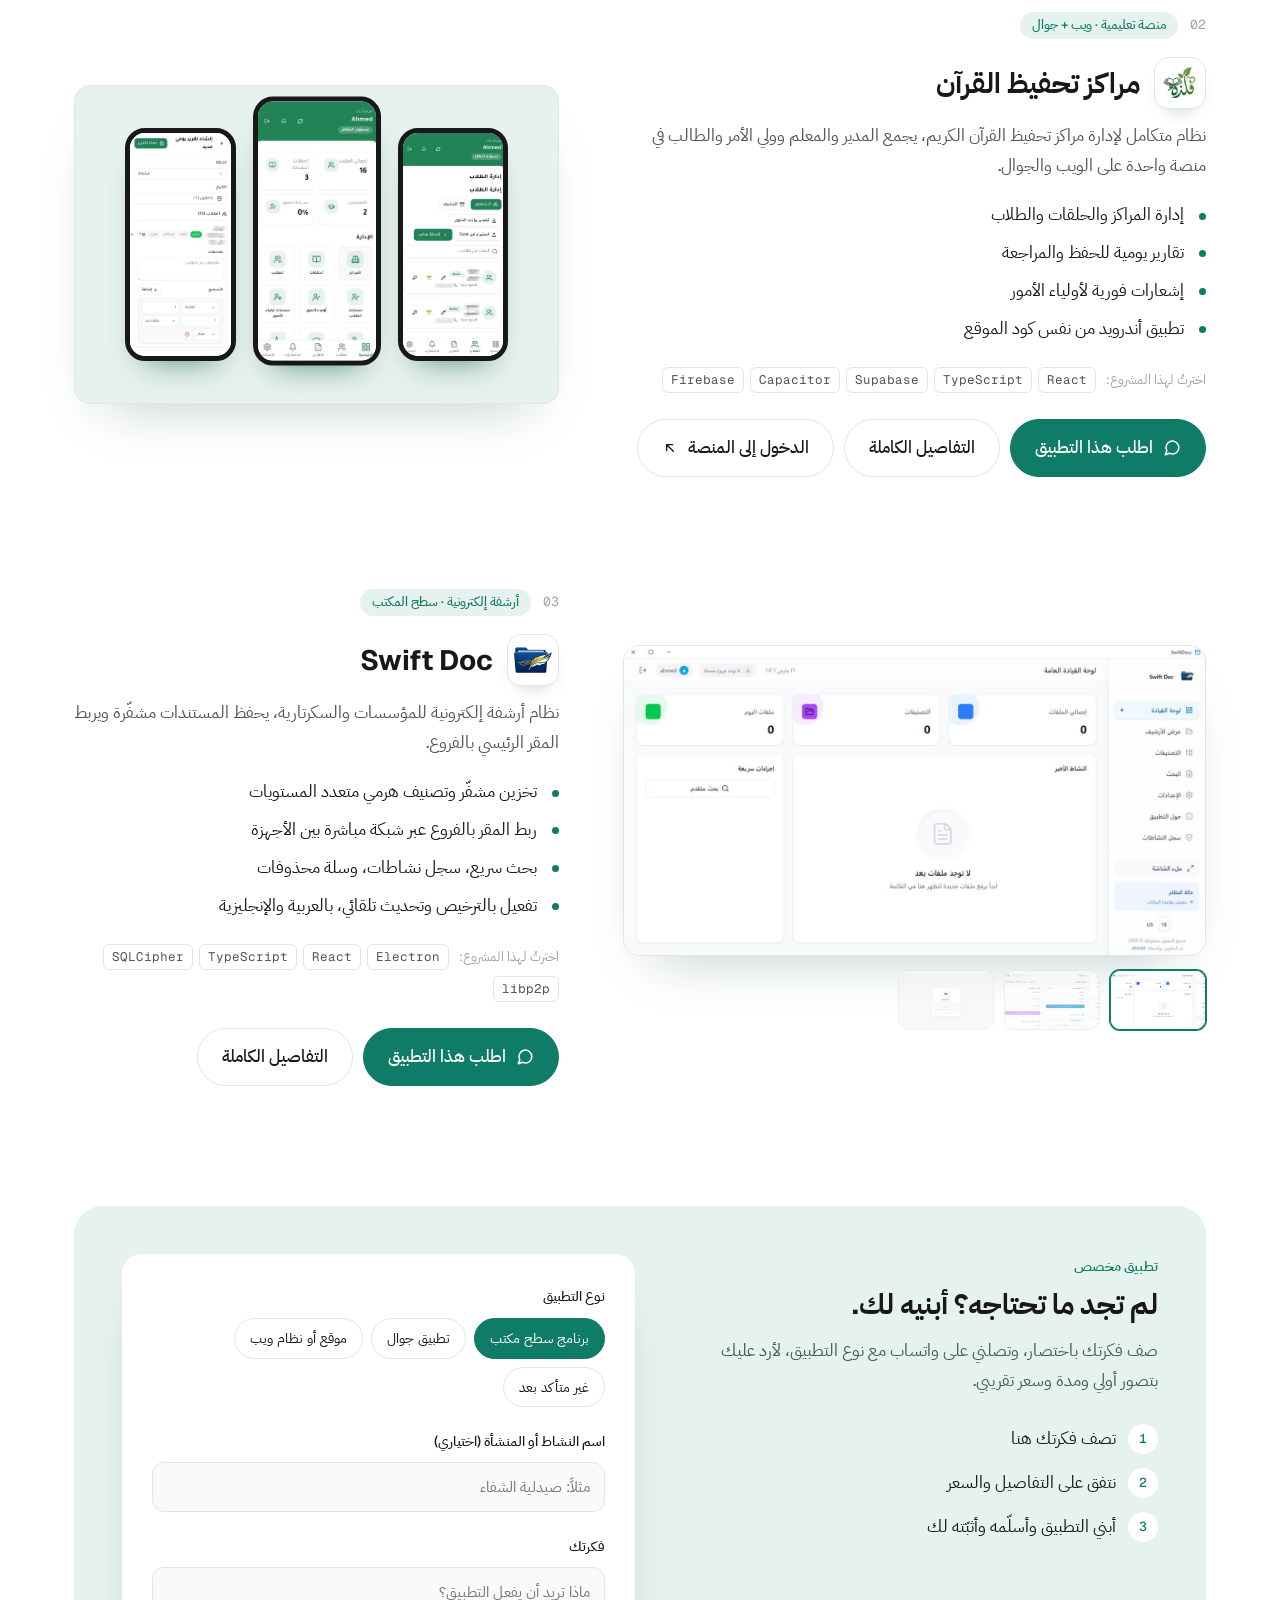
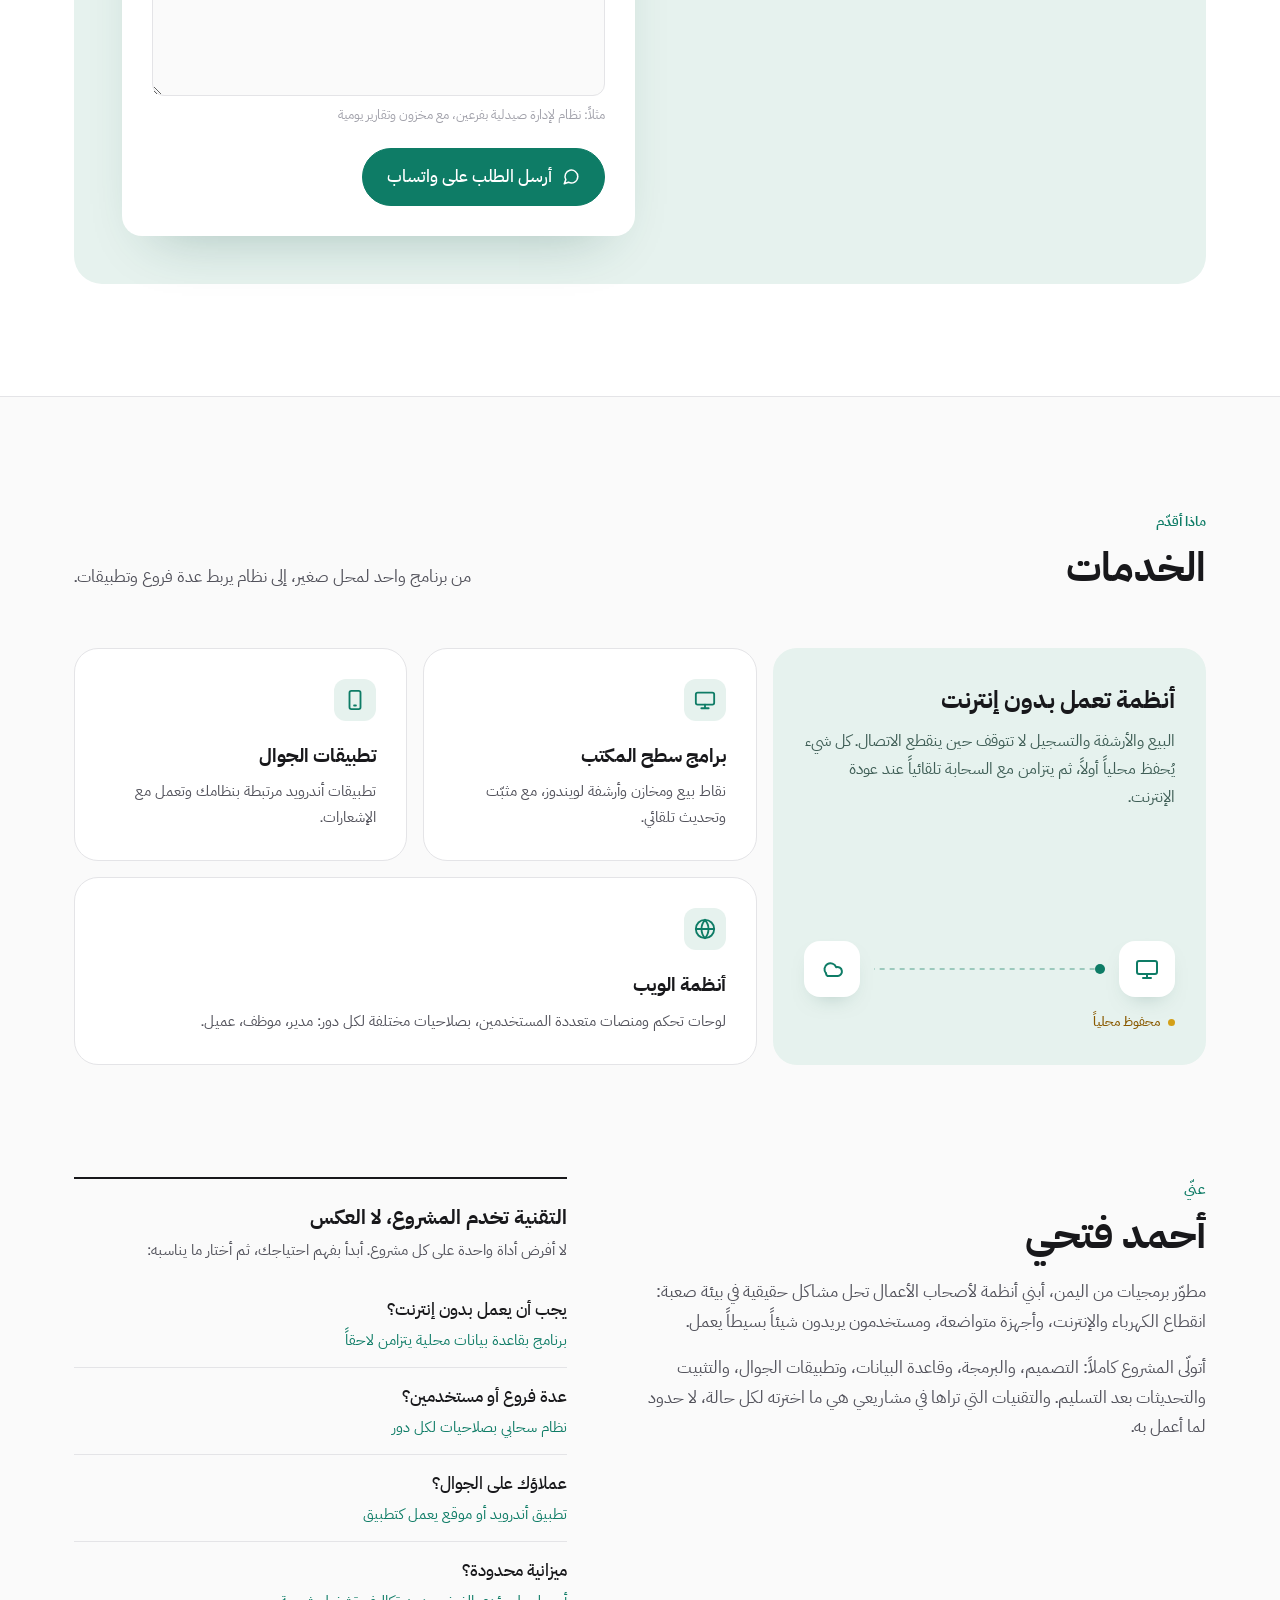
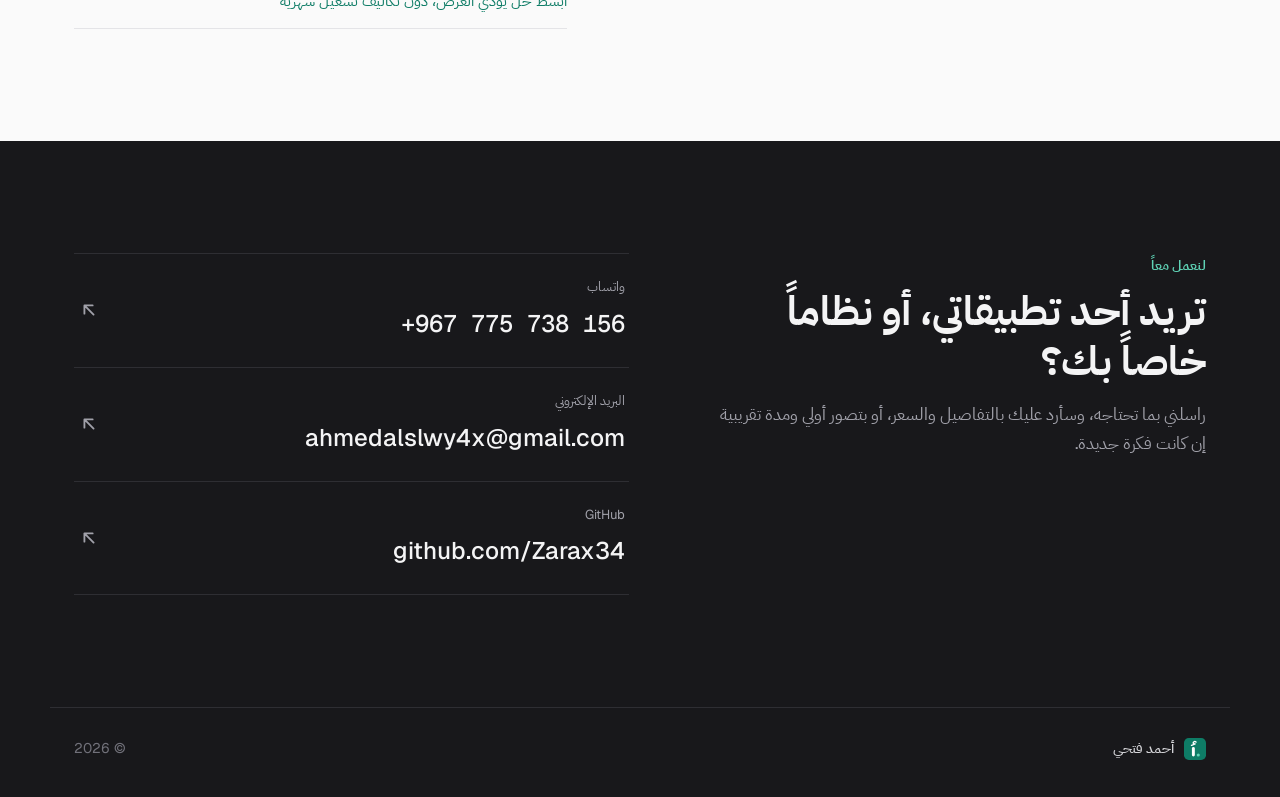
==== commit 67907cc7: "feat: add a dedicated page for each app - cafe-pos/, swift-doc/, quran-centers/ with search-focused " ====
--- a/index.html
+++ b/index.html
@@ -1,348 +1,44 @@
 <!doctype html>
-<html lang="ar" dir="rtl">
+<html lang="ar" dir="rtl" data-title-ar="أحمد فتحي | مطور تطبيقات وأنظمة" data-title-en="Ahmed Fathi | Software Developer">
 <head>
 <meta charset="utf-8">
 <meta name="viewport" content="width=device-width, initial-scale=1">
 <title>أحمد فتحي | مطور تطبيقات وأنظمة</title>
-<meta name="description" content="أحمد فتحي، مطور تطبيقات سطح المكتب والجوال والويب من اليمن. أنظمة نقاط بيع وأرشفة وإدارة مراكز تعليمية.">
+<meta name="description" content="أحمد فتحي، مطور تطبيقات من اليمن. اطلب نسخة جاهزة من نظام إدارة الكافيه ونقاط البيع، أو نظام الأرشفة Swift Doc، أو منصة مراكز تحفيظ القرآن، أو تطبيقاً مخصصاً لنشاطك.">
+<link rel="canonical" href="https://ahmed-fatehi.pages.dev/">
+<meta name="google-site-verification" content="yfVY2-bHT5nwRN2Mn0jAbK8OKX2tT-Nbc4Daj3ewvwI">
 <link rel="icon" href="favicon.svg" type="image/svg+xml">
+<meta property="og:type" content="website">
+<meta property="og:site_name" content="أحمد فتحي">
+<meta property="og:locale" content="ar_AR">
+<meta property="og:locale:alternate" content="en_US">
+<meta property="og:url" content="https://ahmed-fatehi.pages.dev/">
+<meta property="og:title" content="أحمد فتحي | مطور تطبيقات وأنظمة">
+<meta property="og:description" content="تطبيقات جاهزة للطلب: نظام الكافيه ونقاط البيع، الأرشفة الإلكترونية، ومراكز تحفيظ القرآن. أو اطلب تطبيقاً مخصصاً لنشاطك.">
+<meta property="og:image" content="https://ahmed-fatehi.pages.dev/images/og-image.jpeg">
+<meta property="og:image:width" content="1200">
+<meta property="og:image:height" content="630">
+<meta property="og:image:alt" content="الصفحة الرئيسية لموقع أحمد فتحي مع لقطة من نظام إدارة الكافيه">
+<meta name="twitter:card" content="summary_large_image">
+<script type="application/ld+json">
+{
+  "@context": "https://schema.org",
+  "@type": "Person",
+  "name": "أحمد فتحي",
+  "alternateName": "Ahmed Fathi",
+  "jobTitle": "مطور تطبيقات وأنظمة",
+  "url": "https://ahmed-fatehi.pages.dev/",
+  "email": "mailto:ahmedalslwy4x@gmail.com",
+  "telephone": "+967775738156",
+  "address": { "@type": "PostalAddress", "addressCountry": "YE" },
+  "sameAs": ["https://github.com/Zarax34"]
+}
+</script>
 <meta name="theme-color" content="#0e7c66">
 <link rel="preconnect" href="https://fonts.googleapis.com">
 <link rel="preconnect" href="https://fonts.gstatic.com" crossorigin>
 <link href="https://fonts.googleapis.com/css2?family=Geist:wght@400;500;600;700&family=Geist+Mono:wght@400;500&family=IBM+Plex+Sans+Arabic:wght@400;500;600;700&display=swap" rel="stylesheet">
-<style>
-:root {
-  --bg: #fafafa;
-  --surface: #ffffff;
-  --ink: #18181b;
-  --muted: #52525b;
-  --faint: #a1a1aa;
-  --line: #e4e4e7;
-  --accent: #0e7c66;
-  --accent-hover: #0b6a57;
-  --accent-soft: #e6f2ee;
-  --accent-light: #5fd3b6;
-  --dark-line: #2e2e33;
-  --shadow: 0 28px 56px -32px rgba(14, 76, 62, .32);
-  --ease: cubic-bezier(.16, 1, .3, 1);
-  --radius: 16px;
-  --wrap: 1180px;
-  --dir: 1;
-}
-html[dir="rtl"] { --dir: -1; }
-* { box-sizing: border-box; margin: 0; }
-html { scroll-behavior: smooth; }
-body {
-  background: var(--bg);
-  color: var(--ink);
-  font: 400 17px/1.75 "Geist", "IBM Plex Sans Arabic", system-ui, "Segoe UI", Tahoma, sans-serif;
-  -webkit-font-smoothing: antialiased;
-}
-img { max-width: 100%; display: block; }
-a { color: inherit; }
-.mono { font-family: "Geist Mono", ui-monospace, Consolas, monospace; }
-
-/* language switch: content is written twice, CSS shows one */
-html[lang="ar"] .en, html[lang="en"] .ar { display: none !important; }
-
-.wrap { max-width: var(--wrap); margin: 0 auto; padding: 0 24px; }
-section { padding: 112px 0; scroll-margin-top: 64px; }
-.eyebrow { color: var(--accent); font-weight: 600; font-size: 14px; }
-h1, h2, h3 { font-weight: 700; }
-h2 { font-size: clamp(28px, 3.6vw, 40px); line-height: 1.25; margin-top: 8px; }
-html[lang="en"] h1, html[lang="en"] h2 { letter-spacing: -.03em; }
-.lead { color: var(--muted); max-width: 60ch; }
-
-.btn {
-  font: inherit; color: inherit; cursor: pointer;
-  display: inline-flex; align-items: center; gap: 10px;
-  padding: 13px 24px; border-radius: 999px;
-  font-weight: 500; text-decoration: none; border: 1px solid var(--line); background: var(--surface);
-  transition: transform .4s var(--ease), background-color .3s var(--ease), border-color .3s var(--ease);
-}
-.btn:hover { transform: translateY(-2px); border-color: #d4d4d8; }
-.btn:active { transform: scale(.98); }
-.btn-primary { background: var(--accent); color: #fff; border-color: var(--accent); }
-.btn-primary:hover { background: var(--accent-hover); border-color: var(--accent-hover); }
-.btn svg { transition: transform .4s var(--ease); }
-.btn:hover svg { transform: translateX(calc(var(--dir) * 3px)); }
-.flip { transform-box: fill-box; transform-origin: center; }
-html[dir="rtl"] .flip { transform: scaleX(-1); }
-:focus-visible { outline: 2px solid var(--accent); outline-offset: 3px; }
-
-/* header */
-header {
-  position: sticky; top: 0; z-index: 10;
-  background: rgba(250, 250, 250, .78);
-  backdrop-filter: saturate(1.4) blur(14px); -webkit-backdrop-filter: saturate(1.4) blur(14px);
-  border-bottom: 1px solid rgba(228, 228, 231, .8);
-  box-shadow: inset 0 -1px 0 rgba(255, 255, 255, .7);
-}
-.nav { display: flex; align-items: center; gap: 28px; height: 64px; }
-.brand { display: flex; align-items: center; gap: 10px; font-weight: 700; text-decoration: none; margin-inline-end: auto; }
-.brand img { width: 30px; height: 30px; }
-.nav-links { display: flex; gap: 26px; }
-.nav-links a { text-decoration: none; color: var(--muted); font-size: 15px; transition: color .3s; }
-.nav-links a:hover { color: var(--ink); }
-.nav-tools { display: flex; align-items: center; gap: 8px; }
-.lang {
-  font: inherit; font-size: 14px; font-weight: 500; cursor: pointer; color: var(--ink);
-  background: var(--surface); border: 1px solid var(--line); border-radius: 999px; padding: 6px 14px;
-}
-.nav-cta { padding: 7px 16px; font-size: 14px; }
-
-/* hero */
-.hero { padding: 72px 0 104px; overflow: hidden; }
-.hero-grid { display: grid; grid-template-columns: 1.05fr 1fr; gap: 64px; align-items: center; }
-.status {
-  display: inline-flex; align-items: center; gap: 10px;
-  font-size: 14px; color: var(--muted);
-  background: var(--surface); border: 1px solid var(--line); border-radius: 999px; padding: 5px 14px;
-}
-.pulse { position: relative; width: 8px; height: 8px; border-radius: 50%; background: var(--accent); }
-.pulse::after { content: ""; position: absolute; inset: 0; border-radius: 50%; background: var(--accent); animation: ping 2.4s var(--ease) infinite; }
-@keyframes ping { 0% { transform: scale(1); opacity: .55; } 80%, 100% { transform: scale(2.8); opacity: 0; } }
-.hero h1 { font-size: clamp(34px, 4.8vw, 54px); line-height: 1.2; margin: 22px 0 20px; }
-.hero h1 em { font-style: normal; color: var(--accent); }
-.hero .lead { font-size: 18px; }
-.actions { display: flex; flex-wrap: wrap; gap: 12px; margin-top: 34px; }
-.platforms { display: flex; gap: 18px; margin-top: 40px; font-size: 13px; color: var(--faint); }
-
-/* hero showcase: app icons orbit on a ring, the front one opens its screenshot */
-.showcase { position: relative; aspect-ratio: 1 / .95; }
-.screens { position: absolute; inset: 0 0 auto 0; aspect-ratio: 16 / 10.2; }
-.screen {
-  position: absolute; inset: 0; margin: 0; display: flex; flex-direction: column; overflow: hidden;
-  background: var(--surface); border: 1px solid var(--line); border-radius: var(--radius); box-shadow: var(--shadow);
-  opacity: 0; transform: translateY(48px) scale(.55); transform-origin: 50% 135%; pointer-events: none;
-  transition: opacity .45s var(--ease), transform .8s var(--ease);
-}
-.screen.open { opacity: 1; transform: none; }
-.screen-bar { display: flex; align-items: center; gap: 8px; height: 38px; padding: 0 14px; border-bottom: 1px solid var(--line); font-size: 13px; font-weight: 500; flex: none; }
-.screen-bar img { width: 20px; height: 20px; border-radius: 6px; object-fit: contain; }
-.screen-shot { flex: 1; min-height: 0; width: 100%; object-fit: cover; object-position: top center; }
-
-.ring { position: absolute; inset: auto 0 0 0; height: 31%; }
-.track { position: absolute; inset: 22% 14%; border: 1.5px dashed #b7d8cd; border-radius: 50%; }
-.orb {
-  position: absolute; left: 50%; top: 50%; width: 68px; height: 68px; padding: 0;
-  border: 0; border-radius: 18px; background: none; cursor: pointer; will-change: transform, opacity;
-}
-.orb img {
-  width: 100%; height: 100%; object-fit: contain; border-radius: 18px;
-  background: var(--surface); border: 1px solid var(--line); padding: 6px;
-  box-shadow: 0 12px 24px -14px rgba(14, 76, 62, .5); transition: box-shadow .4s var(--ease);
-}
-.orb.bleed img { padding: 0; border: 0; background: none; }
-.orb.active img { box-shadow: 0 0 0 4px var(--bg), 0 0 0 6px var(--accent), 0 16px 30px -14px rgba(14, 76, 62, .55); }
-
-/* section heads */
-.head { display: grid; grid-template-columns: 1fr 1fr; gap: 40px; align-items: end; }
-.head .lead { justify-self: end; }
-
-/* projects */
-#work { background: var(--surface); border-block: 1px solid var(--line); }
-.projects { display: grid; gap: 112px; margin-top: 72px; }
-.project { display: grid; grid-template-columns: 1.2fr 1fr; gap: 64px; align-items: center; }
-.project:nth-child(even) .media { order: 2; }
-.shot { border-radius: var(--radius); overflow: hidden; border: 1px solid var(--line); background: var(--bg); box-shadow: var(--shadow); }
-.gallery-main { width: 100%; height: auto; transition: transform .8s var(--ease), opacity .25s var(--ease); }
-.shot:hover .gallery-main { transform: scale(1.02); }
-.thumbs { display: flex; gap: 10px; margin-top: 14px; }
-.thumb {
-  width: 96px; aspect-ratio: 16 / 10; padding: 0; overflow: hidden; cursor: pointer; opacity: .55;
-  background: var(--surface); border: 1px solid var(--line); border-radius: 10px;
-  transition: opacity .3s var(--ease), border-color .3s var(--ease), transform .3s var(--ease);
-}
-.thumb img { width: 100%; height: 100%; object-fit: cover; object-position: top; }
-.thumb:hover { opacity: .85; }
-.thumb:active { transform: scale(.97); }
-.thumb.active { opacity: 1; border-color: var(--accent); box-shadow: 0 0 0 1px var(--accent); }
-
-/* phone screenshots shown as device frames */
-.phones { display: flex; justify-content: center; align-items: center; gap: 4%; aspect-ratio: 16 / 10.5; padding: 24px 6%; background: var(--accent-soft); }
-.phones img {
-  width: 26%; height: auto; min-width: 0; aspect-ratio: 9 / 19; object-fit: cover; object-position: top;
-  background: var(--surface); border: 5px solid var(--ink); border-radius: 20px;
-  box-shadow: 0 18px 32px -20px rgba(14, 76, 62, .7);
-}
-.phones img:nth-child(2) { width: 30%; transform: translateY(-5%); }
-.screen .phones { flex: 1; min-height: 0; aspect-ratio: auto; padding: 12px 8%; }
-.screen .phones img { width: auto; height: 86%; border-width: 4px; border-radius: 16px; }
-.screen .phones img:nth-child(2) { width: auto; height: 96%; }
-
-.buy { display: flex; flex-wrap: wrap; gap: 10px; margin-top: 26px; }
-
-/* custom app request */
-.custom {
-  display: grid; grid-template-columns: 1fr 1.1fr; gap: 56px; align-items: start;
-  margin-top: 120px; padding: 48px; border-radius: 28px; background: var(--accent-soft); scroll-margin-top: 88px;
-}
-.custom h3 { font-size: 28px; line-height: 1.35; margin: 8px 0 12px; }
-.custom-intro > p { color: #3f5e56; }
-.steps { list-style: none; padding: 0; margin: 28px 0 0; display: grid; gap: 14px; counter-reset: step; }
-.steps li { display: flex; align-items: center; gap: 12px; counter-increment: step; }
-.steps li::before {
-  content: counter(step); flex: none; width: 30px; height: 30px; border-radius: 50%;
-  display: grid; place-items: center; font: 500 13px "Geist Mono", ui-monospace, monospace;
-  background: var(--surface); color: var(--accent);
-}
-.custom-form { display: grid; gap: 22px; padding: 30px; border-radius: 20px; background: var(--surface); box-shadow: var(--shadow); }
-.custom-form fieldset { border: 0; padding: 0; margin: 0; }
-.custom-form legend, .field label { font-size: 14px; font-weight: 500; margin-bottom: 10px; padding: 0; }
-.types { display: flex; flex-wrap: wrap; gap: 8px; }
-.type { position: relative; }
-.type input { position: absolute; opacity: 0; pointer-events: none; }
-.type > span {
-  display: inline-block; padding: 7px 15px; font-size: 14px; cursor: pointer;
-  border: 1px solid var(--line); border-radius: 999px; transition: background-color .25s var(--ease), color .25s, border-color .25s;
-}
-.type > span:hover { border-color: #c7c7cc; }
-.type input:checked + span { background: var(--accent); border-color: var(--accent); color: #fff; }
-.type input:focus-visible + span { outline: 2px solid var(--accent); outline-offset: 2px; }
-.field { display: grid; gap: 8px; }
-.field label { margin: 0; }
-.field input, .field textarea {
-  width: 100%; font: inherit; font-size: 15px; color: var(--ink); background: var(--bg);
-  padding: 11px 14px; border: 1px solid var(--line); border-radius: 12px; resize: vertical;
-  transition: border-color .2s, box-shadow .2s;
-}
-.field input:focus, .field textarea:focus { outline: none; border-color: var(--accent); box-shadow: 0 0 0 3px var(--accent-soft); }
-.field small { font-size: 13px; color: var(--faint); }
-.field .error { color: #b42318; }
-.field.invalid textarea { border-color: #b42318; }
-.custom-form .btn { justify-self: start; }
-.meta { display: flex; align-items: center; gap: 12px; }
-.num { font-size: 13px; color: var(--faint); }
-.tag { font-size: 13px; font-weight: 500; color: var(--accent); background: var(--accent-soft); padding: 2px 12px; border-radius: 999px; }
-.project h3 { font-size: 28px; line-height: 1.3; }
-.app { display: flex; align-items: center; gap: 14px; margin: 18px 0 12px; }
-.app-icon {
-  width: 52px; height: 52px; flex: none; object-fit: contain; border-radius: 14px;
-  background: var(--surface); border: 1px solid var(--line); padding: 5px;
-  box-shadow: 0 10px 20px -14px rgba(14, 76, 62, .45);
-}
-.app-icon.bleed { padding: 0; border: 0; background: none; }
-.project p { color: var(--muted); }
-.features { list-style: none; padding: 0; margin: 20px 0 24px; display: grid; gap: 8px; }
-.features li { padding-inline-start: 22px; position: relative; }
-.features li::before { content: ""; position: absolute; inset-inline-start: 0; top: .72em; width: 7px; height: 7px; border-radius: 50%; background: var(--accent); }
-.stack { display: flex; flex-wrap: wrap; align-items: center; gap: 6px; }
-.stack span { font-family: "Geist Mono", ui-monospace, Consolas, monospace; font-size: 12.5px; color: var(--muted); border: 1px solid var(--line); border-radius: 6px; padding: 1px 8px; direction: ltr; }
-.stack::before { font-size: 13px; color: var(--faint); margin-inline-end: 4px; }
-html[lang="ar"] .stack::before { content: "اخترتُ لهذا المشروع:"; }
-html[lang="en"] .stack::before { content: "Chosen for this project:"; }
-
-/* services bento */
-.bento { display: grid; grid-template-columns: 1.3fr 1fr 1fr; gap: 16px; margin-top: 56px; }
-.tile {
-  background: var(--surface); border: 1px solid var(--line); border-radius: 24px; padding: 30px;
-  transition: transform .5s var(--ease), box-shadow .5s var(--ease);
-}
-.tile:hover { transform: translateY(-3px); box-shadow: var(--shadow); }
-.tile h3 { font-size: 19px; margin: 18px 0 6px; }
-.tile p { color: var(--muted); font-size: 15px; }
-.tile .icon { width: 42px; height: 42px; border-radius: 12px; display: grid; place-items: center; background: var(--accent-soft); color: var(--accent); }
-.tile-feature { grid-row: span 2; background: var(--accent-soft); border-color: transparent; display: flex; flex-direction: column; justify-content: space-between; gap: 32px; }
-.tile-feature h3 { font-size: 24px; margin-top: 0; }
-.tile-feature p { color: #3f5e56; font-size: 16px; }
-.tile-wide { grid-column: span 2; }
-
-.sync { display: flex; align-items: center; gap: 14px; }
-.sync .node { width: 56px; height: 56px; border-radius: 16px; background: var(--surface); display: grid; place-items: center; color: var(--accent); flex: none; box-shadow: 0 10px 24px -16px rgba(14, 76, 62, .5); }
-.wire {
-  position: relative; flex: 1; height: 10px; overflow: hidden;
-  background: linear-gradient(to left, #9cc9bd 50%, transparent 50%) center / 10px 2px repeat-x;
-}
-.lane { position: absolute; inset: 0; animation: travel 4.2s var(--ease) infinite; }
-.lane::before { content: ""; position: absolute; inset-inline-start: 0; top: 0; width: 10px; height: 10px; border-radius: 50%; background: var(--accent); }
-@keyframes travel {
-  0%, 12% { transform: translateX(0); opacity: 0; }
-  20% { opacity: 1; }
-  60% { transform: translateX(calc(var(--dir) * (100% - 10px))); opacity: 1; }
-  70%, 100% { transform: translateX(calc(var(--dir) * (100% - 10px))); opacity: 0; }
-}
-.sync-status { display: grid; margin-top: 14px; font-size: 13px; font-weight: 500; }
-.sync-status > span { grid-area: 1 / 1; display: inline-flex; align-items: center; gap: 8px; }
-.sync-status > span::before { content: ""; width: 7px; height: 7px; border-radius: 50%; }
-.s-local { color: #8a5a00; animation: show-a 4.2s infinite; }
-.s-local::before { background: #d4a017; }
-.s-synced { color: var(--accent); opacity: 0; animation: show-b 4.2s infinite; }
-.s-synced::before { background: var(--accent); }
-@keyframes show-a { 0%, 55% { opacity: 1; } 62%, 100% { opacity: 0; } }
-@keyframes show-b { 0%, 58% { opacity: 0; } 64%, 96% { opacity: 1; } 100% { opacity: 0; } }
-
-/* about */
-.about { display: grid; grid-template-columns: 1.15fr 1fr; gap: 72px; align-items: start; }
-.about p + p { margin-top: 16px; }
-.about .text p { color: var(--muted); }
-.approach { border-top: 2px solid var(--ink); padding-top: 24px; }
-.approach h3 { font-size: 20px; line-height: 1.4; }
-.approach > p { color: var(--muted); font-size: 15px; margin-top: 6px; }
-.approach dl { margin-top: 18px; }
-.approach dl > div { display: grid; gap: 2px; padding: 14px 0; border-bottom: 1px solid var(--line); }
-.approach dt { font-weight: 500; }
-.approach dd { margin: 0; color: var(--accent); font-size: 15px; }
-
-/* contact */
-#contact { background: var(--ink); color: #f4f4f5; }
-#contact .eyebrow { color: var(--accent-light); }
-#contact .lead { color: var(--faint); margin-top: 14px; }
-.contact-grid { display: grid; grid-template-columns: 1fr 1.1fr; gap: 72px; align-items: start; }
-.links { border-top: 1px solid var(--dark-line); }
-.link-row {
-  display: grid; grid-template-columns: 1fr auto; align-items: center; gap: 4px 16px;
-  padding: 22px 4px; border-bottom: 1px solid var(--dark-line); text-decoration: none;
-}
-.link-row small { grid-column: 1; font-size: 13px; color: var(--faint); }
-.link-row strong { grid-column: 1; font-size: clamp(18px, 2.4vw, 24px); font-weight: 500; direction: ltr; text-align: start; transition: color .3s var(--ease); }
-html[dir="rtl"] .link-row strong { text-align: right; }
-.link-row svg { grid-column: 2; grid-row: 1 / 3; color: var(--faint); transition: transform .5s var(--ease), color .3s; }
-.link-row:hover strong { color: var(--accent-light); }
-.link-row:hover svg { color: var(--accent-light); transform: translateX(calc(var(--dir) * 6px)); }
-.link-row:active { transform: scale(.995); }
-
-footer { background: var(--ink); color: #71717a; font-size: 14px; padding: 0 0 36px; }
-footer .wrap { display: flex; justify-content: space-between; align-items: center; gap: 16px; border-top: 1px solid var(--dark-line); padding-top: 28px; }
-footer .brand { color: #d4d4d8; font-weight: 500; margin: 0; }
-footer .brand img { width: 22px; height: 22px; }
-
-/* scroll reveal: only hides content once JS is confirmed */
-.js .reveal { opacity: 0; transform: translateY(18px); transition: opacity .9s var(--ease), transform .9s var(--ease); transition-delay: calc(var(--i, 0) * 90ms); }
-.js .reveal.in { opacity: 1; transform: none; }
-
-@media (max-width: 960px) {
-  section { padding: 80px 0; }
-  .nav-links { display: none; }
-  .hero { padding-top: 48px; }
-  .hero-grid, .project, .about, .contact-grid, .head { grid-template-columns: 1fr; gap: 40px; }
-  .head { gap: 12px; }
-  .head .lead { justify-self: start; }
-  .showcase { max-width: 560px; width: 100%; justify-self: center; }
-  .projects { gap: 80px; }
-  .project { gap: 28px; }
-  .project:nth-child(even) .media { order: 0; }
-  .custom { grid-template-columns: 1fr; gap: 32px; margin-top: 88px; padding: 32px 24px; }
-  .bento { grid-template-columns: 1fr 1fr; }
-  .tile-feature { grid-row: auto; grid-column: span 2; }
-}
-@media (max-width: 560px) {
-  .wrap { padding: 0 16px; }
-  .nav-cta { display: none; }
-  .orb { width: 54px; height: 54px; }
-  .custom { padding: 24px 16px; }
-  .custom-form { padding: 22px 18px; }
-  .bento { grid-template-columns: 1fr; }
-  .tile-feature, .tile-wide { grid-column: auto; }
-  footer .wrap { flex-direction: column; }
-}
-@media (prefers-reduced-motion: reduce) {
-  html { scroll-behavior: auto; }
-  *, *::before, *::after { animation: none !important; transition: none !important; }
-  .js .reveal { opacity: 1; transform: none; }
-  .s-synced { display: none; }
-}
-</style>
+<link rel="stylesheet" href="styles.css">
 </head>
 <body>
 
@@ -451,6 +147,7 @@
                 <svg width="18" height="18" viewBox="0 0 24 24" fill="none" stroke="currentColor" stroke-width="2" stroke-linecap="round" stroke-linejoin="round" aria-hidden="true"><path d="M21 11.5a8.4 8.4 0 0 1-12.4 7.4L3 21l2.1-5.5A8.5 8.5 0 1 1 21 11.5z"/></svg>
                 <span class="ar">اطلب هذا التطبيق</span><span class="en">Order this app</span>
               </a>
+              <a class="btn" href="cafe-pos/"><span class="ar">التفاصيل الكاملة</span><span class="en">Full details</span></a>
             </div>
           </div>
         </article>
@@ -482,6 +179,7 @@
                 <svg width="18" height="18" viewBox="0 0 24 24" fill="none" stroke="currentColor" stroke-width="2" stroke-linecap="round" stroke-linejoin="round" aria-hidden="true"><path d="M21 11.5a8.4 8.4 0 0 1-12.4 7.4L3 21l2.1-5.5A8.5 8.5 0 1 1 21 11.5z"/></svg>
                 <span class="ar">اطلب هذا التطبيق</span><span class="en">Order this app</span>
               </a>
+              <a class="btn" href="quran-centers/"><span class="ar">التفاصيل الكاملة</span><span class="en">Full details</span></a>
               <a class="btn" href="https://felthah.netlify.app" target="_blank" rel="noopener">
                 <span class="ar">الدخول إلى المنصة</span><span class="en">Open the platform</span>
                 <svg width="16" height="16" viewBox="0 0 24 24" fill="none" stroke="currentColor" stroke-width="2" stroke-linecap="round" stroke-linejoin="round" aria-hidden="true"><path class="flip" d="M7 17 17 7M8 7h9v9"/></svg>
@@ -518,6 +216,7 @@
                 <svg width="18" height="18" viewBox="0 0 24 24" fill="none" stroke="currentColor" stroke-width="2" stroke-linecap="round" stroke-linejoin="round" aria-hidden="true"><path d="M21 11.5a8.4 8.4 0 0 1-12.4 7.4L3 21l2.1-5.5A8.5 8.5 0 1 1 21 11.5z"/></svg>
                 <span class="ar">اطلب هذا التطبيق</span><span class="en">Order this app</span>
               </a>
+              <a class="btn" href="swift-doc/"><span class="ar">التفاصيل الكاملة</span><span class="en">Full details</span></a>
             </div>
           </div>
         </article>
@@ -672,164 +371,6 @@
   </div>
 </footer>
 
-<script>
-  const root = document.documentElement;
-  root.classList.add('js');
-
-  const btn = document.getElementById('lang');
-  const titles = { ar: 'أحمد فتحي | مطور تطبيقات وأنظمة', en: 'Ahmed Fathi | Software Developer' };
-  const WHATSAPP = 'https://wa.me/967775738156?text=';
-  const orderText = {
-    ar: (app) => `مرحباً أحمد، أريد طلب نسخة من تطبيق «${app}». أرجو إرسال التفاصيل والسعر.`,
-    en: (app) => `Hi Ahmed, I'd like to order a copy of ${app}. Could you send me the details and price?`,
-  };
-  function updateOrders(lang) {
-    document.querySelectorAll('.order').forEach((a) => {
-      a.href = WHATSAPP + encodeURIComponent(orderText[lang](a.dataset['app' + (lang === 'ar' ? 'Ar' : 'En')]));
-    });
-  }
-  function setLang(lang) {
-    root.lang = lang;
-    root.dir = lang === 'ar' ? 'rtl' : 'ltr';
-    document.title = titles[lang];
-    btn.textContent = lang === 'ar' ? 'EN' : 'عربي';
-    updateOrders(lang);
-    document.querySelectorAll('[data-ph-ar]').forEach((el) => { el.placeholder = el.dataset[lang === 'ar' ? 'phAr' : 'phEn']; });
-    try { localStorage.setItem('lang', lang); } catch (e) {}
-  }
-  let saved = null;
-  try { saved = localStorage.getItem('lang'); } catch (e) {}
-  setLang(saved === 'en' ? 'en' : 'ar');
-
-  const MIN_IDEA = 10;
-  const customForm = document.querySelector('.custom-form');
-  const ideaField = customForm.idea.closest('.field');
-  function checkIdea() {
-    const ok = customForm.idea.value.trim().length >= MIN_IDEA;
-    ideaField.classList.toggle('invalid', !ok);
-    ideaField.querySelector('.error').hidden = ok;
-    customForm.idea.setAttribute('aria-invalid', String(!ok));
-    return ok;
-  }
-  customForm.idea.addEventListener('input', () => { if (ideaField.classList.contains('invalid')) checkIdea(); });
-  customForm.addEventListener('submit', (e) => {
-    e.preventDefault();
-    if (!checkIdea()) { customForm.idea.focus(); return; }
-    const lang = root.lang;
-    const type = customForm.querySelector('input[name="type"]:checked').closest('label').querySelector('.' + lang).textContent;
-    const biz = customForm.biz.value.trim();
-    const idea = customForm.idea.value.trim();
-    const lines = lang === 'ar'
-      ? ['مرحباً أحمد، أريد طلب تطبيق مخصص.', `نوع التطبيق: ${type}`, biz && `النشاط: ${biz}`, `الفكرة: ${idea}`]
-      : ['Hi Ahmed, I\'d like to request a custom app.', `App type: ${type}`, biz && `Business: ${biz}`, `Idea: ${idea}`];
-    const url = WHATSAPP + encodeURIComponent(lines.filter(Boolean).join('\n'));
-    const win = window.open(url, '_blank');
-    if (win) win.opener = null; else location.href = url;
-  });
-
-  document.querySelectorAll('.gallery').forEach((gallery) => {
-    const main = gallery.querySelector('.gallery-main');
-    const thumbs = gallery.querySelectorAll('.thumb');
-    thumbs.forEach((thumb) => thumb.addEventListener('click', () => {
-      if (thumb.classList.contains('active')) return;
-      thumbs.forEach((t) => t.classList.toggle('active', t === thumb));
-      main.style.opacity = 0;
-      setTimeout(() => {
-        main.onload = () => { main.style.opacity = 1; };
-        main.src = thumb.dataset.src;
-        main.alt = thumb.dataset.alt;
-      }, 200);
-    }));
-  });
-  btn.addEventListener('click', () => setLang(root.lang === 'ar' ? 'en' : 'ar'));
-  document.getElementById('year').textContent = new Date().getFullYear();
-
-  const items = document.querySelectorAll('.reveal');
-  if ('IntersectionObserver' in window) {
-    const io = new IntersectionObserver((entries) => {
-      entries.forEach((e) => {
-        if (!e.isIntersecting) return;
-        e.target.classList.add('in');
-        io.unobserve(e.target);
-      });
-    }, { rootMargin: '0px 0px -8% 0px' });
-    items.forEach((el) => io.observe(el));
-  } else {
-    items.forEach((el) => el.classList.add('in'));
-  }
-
-  (function showcase() {
-    const box = document.querySelector('.showcase');
-    if (!box) return;
-    const orbs = [...box.querySelectorAll('.orb')];
-    const screens = [...box.querySelectorAll('.screen')];
-    const ring = box.querySelector('.ring');
-    const gap = 360 / orbs.length;
-    const still = matchMedia('(prefers-reduced-motion: reduce)').matches;
-    const TURN_MS = 1100, HOLD_MS = 3400, CLOSE_MS = 450;
-    let rot = 0, current = -1, token = 0;
-
-    const sleep = (ms) => new Promise((r) => setTimeout(r, ms));
-    const easeOutBack = (t) => 1 + 2.4 * Math.pow(t - 1, 3) + 1.4 * Math.pow(t - 1, 2);
-
-    // icon i sits at angle i*gap+rot on an ellipse; 0deg is the front (bottom, largest)
-    function place() {
-      const rx = ring.clientWidth * .36, ry = ring.clientHeight * .28;
-      orbs.forEach((orb, i) => {
-        const a = (i * gap + rot) * Math.PI / 180;
-        const depth = (Math.cos(a) + 1) / 2;
-        orb.style.transform = `translate(-50%, -50%) translate(${(Math.sin(a) * rx).toFixed(1)}px, ${(Math.cos(a) * ry).toFixed(1)}px) scale(${(.6 + .45 * depth).toFixed(3)})`;
-        orb.style.opacity = (.4 + .6 * depth).toFixed(2);
-        orb.style.zIndex = Math.round(depth * 10);
-      });
-    }
-
-    function turn(delta, ms, my) {
-      if (!delta || !ms) { rot += delta; place(); return Promise.resolve(); }
-      const from = rot, start = performance.now();
-      return new Promise((done) => {
-        (function frame(now) {
-          if (my !== token) return done();
-          const t = Math.min((now - start) / ms, 1);
-          rot = from + delta * easeOutBack(t);
-          place();
-          t < 1 ? requestAnimationFrame(frame) : done();
-        })(start);
-      });
-    }
-
-    function deltaTo(i, shortest) {
-      let d = -(((i * gap + rot) % 360 + 360) % 360);
-      if (shortest && d < -180) d += 360;
-      return d;
-    }
-
-    function setOpen(i) {
-      screens.forEach((s, k) => s.classList.toggle('open', k === i));
-      orbs.forEach((o, k) => o.classList.toggle('active', k === i));
-      current = i;
-    }
-
-    async function go(i, shortest) {
-      const my = ++token;
-      if (current !== -1) {
-        setOpen(-1);
-        if (!still) await sleep(CLOSE_MS);
-        if (my !== token) return;
-      }
-      await turn(deltaTo(i, shortest), still ? 0 : TURN_MS, my);
-      if (my !== token) return;
-      setOpen(i);
-      if (still) return;
-      await sleep(HOLD_MS);
-      if (my === token) go((i + 1) % orbs.length, false);
-    }
-
-    orbs.forEach((orb, i) => orb.addEventListener('click', () => go(i, true)));
-    addEventListener('resize', place);
-    place();
-    go(0, false);
-  })();
-</script>
+<script src="main.js"></script>
 </body>
 </html>
--- a/styles.css
+++ b/styles.css
@@ -0,0 +1,379 @@
+:root {
+  --bg: #fafafa;
+  --surface: #ffffff;
+  --ink: #18181b;
+  --muted: #52525b;
+  --faint: #a1a1aa;
+  --line: #e4e4e7;
+  --accent: #0e7c66;
+  --accent-hover: #0b6a57;
+  --accent-soft: #e6f2ee;
+  --accent-light: #5fd3b6;
+  --dark-line: #2e2e33;
+  --shadow: 0 28px 56px -32px rgba(14, 76, 62, .32);
+  --ease: cubic-bezier(.16, 1, .3, 1);
+  --radius: 16px;
+  --wrap: 1180px;
+  --dir: 1;
+}
+html[dir="rtl"] { --dir: -1; }
+* { box-sizing: border-box; margin: 0; }
+html { scroll-behavior: smooth; }
+body {
+  background: var(--bg);
+  color: var(--ink);
+  font: 400 17px/1.75 "Geist", "IBM Plex Sans Arabic", system-ui, "Segoe UI", Tahoma, sans-serif;
+  -webkit-font-smoothing: antialiased;
+}
+img { max-width: 100%; display: block; }
+a { color: inherit; }
+.mono { font-family: "Geist Mono", ui-monospace, Consolas, monospace; }
+
+/* language switch: content is written twice, CSS shows one */
+html[lang="ar"] .en, html[lang="en"] .ar { display: none !important; }
+
+.wrap { max-width: var(--wrap); margin: 0 auto; padding: 0 24px; }
+section { padding: 112px 0; scroll-margin-top: 64px; }
+.eyebrow { color: var(--accent); font-weight: 600; font-size: 14px; }
+h1, h2, h3 { font-weight: 700; }
+h2 { font-size: clamp(28px, 3.6vw, 40px); line-height: 1.25; margin-top: 8px; }
+html[lang="en"] h1, html[lang="en"] h2 { letter-spacing: -.03em; }
+.lead { color: var(--muted); max-width: 60ch; }
+
+.btn {
+  font: inherit; color: inherit; cursor: pointer;
+  display: inline-flex; align-items: center; gap: 10px;
+  padding: 13px 24px; border-radius: 999px;
+  font-weight: 500; text-decoration: none; border: 1px solid var(--line); background: var(--surface);
+  transition: transform .4s var(--ease), background-color .3s var(--ease), border-color .3s var(--ease);
+}
+.btn:hover { transform: translateY(-2px); border-color: #d4d4d8; }
+.btn:active { transform: scale(.98); }
+.btn-primary { background: var(--accent); color: #fff; border-color: var(--accent); }
+.btn-primary:hover { background: var(--accent-hover); border-color: var(--accent-hover); }
+.btn svg { transition: transform .4s var(--ease); }
+.btn:hover svg { transform: translateX(calc(var(--dir) * 3px)); }
+.flip { transform-box: fill-box; transform-origin: center; }
+html[dir="rtl"] .flip { transform: scaleX(-1); }
+:focus-visible { outline: 2px solid var(--accent); outline-offset: 3px; }
+
+/* header */
+header {
+  position: sticky; top: 0; z-index: 10;
+  background: rgba(250, 250, 250, .78);
+  backdrop-filter: saturate(1.4) blur(14px); -webkit-backdrop-filter: saturate(1.4) blur(14px);
+  border-bottom: 1px solid rgba(228, 228, 231, .8);
+  box-shadow: inset 0 -1px 0 rgba(255, 255, 255, .7);
+}
+.nav { display: flex; align-items: center; gap: 28px; height: 64px; }
+.brand { display: flex; align-items: center; gap: 10px; font-weight: 700; text-decoration: none; margin-inline-end: auto; }
+.brand img { width: 30px; height: 30px; }
+.nav-links { display: flex; gap: 26px; }
+.nav-links a { text-decoration: none; color: var(--muted); font-size: 15px; transition: color .3s; }
+.nav-links a:hover { color: var(--ink); }
+.nav-tools { display: flex; align-items: center; gap: 8px; }
+.lang {
+  font: inherit; font-size: 14px; font-weight: 500; cursor: pointer; color: var(--ink);
+  background: var(--surface); border: 1px solid var(--line); border-radius: 999px; padding: 6px 14px;
+}
+.nav-cta { padding: 7px 16px; font-size: 14px; }
+
+/* hero */
+.hero { padding: 72px 0 104px; overflow: hidden; }
+.hero-grid { display: grid; grid-template-columns: 1.05fr 1fr; gap: 64px; align-items: center; }
+.status {
+  display: inline-flex; align-items: center; gap: 10px;
+  font-size: 14px; color: var(--muted);
+  background: var(--surface); border: 1px solid var(--line); border-radius: 999px; padding: 5px 14px;
+}
+.pulse { position: relative; width: 8px; height: 8px; border-radius: 50%; background: var(--accent); }
+.pulse::after { content: ""; position: absolute; inset: 0; border-radius: 50%; background: var(--accent); animation: ping 2.4s var(--ease) infinite; }
+@keyframes ping { 0% { transform: scale(1); opacity: .55; } 80%, 100% { transform: scale(2.8); opacity: 0; } }
+.hero h1 { font-size: clamp(34px, 4.8vw, 54px); line-height: 1.2; margin: 22px 0 20px; }
+.hero h1 em { font-style: normal; color: var(--accent); }
+.hero .lead { font-size: 18px; }
+.actions { display: flex; flex-wrap: wrap; gap: 12px; margin-top: 34px; }
+.platforms { display: flex; gap: 18px; margin-top: 40px; font-size: 13px; color: var(--faint); }
+
+/* hero showcase: app icons orbit on a ring, the front one opens its screenshot */
+.showcase { position: relative; aspect-ratio: 1 / .95; }
+.screens { position: absolute; inset: 0 0 auto 0; aspect-ratio: 16 / 10.2; }
+.screen {
+  position: absolute; inset: 0; margin: 0; display: flex; flex-direction: column; overflow: hidden;
+  background: var(--surface); border: 1px solid var(--line); border-radius: var(--radius); box-shadow: var(--shadow);
+  opacity: 0; transform: translateY(48px) scale(.55); transform-origin: 50% 135%; pointer-events: none;
+  transition: opacity .45s var(--ease), transform .8s var(--ease);
+}
+.screen.open { opacity: 1; transform: none; }
+.screen-bar { display: flex; align-items: center; gap: 8px; height: 38px; padding: 0 14px; border-bottom: 1px solid var(--line); font-size: 13px; font-weight: 500; flex: none; }
+.screen-bar img { width: 20px; height: 20px; border-radius: 6px; object-fit: contain; }
+.screen-shot { flex: 1; min-height: 0; width: 100%; object-fit: cover; object-position: top center; }
+
+.ring { position: absolute; inset: auto 0 0 0; height: 31%; }
+.track { position: absolute; inset: 22% 14%; border: 1.5px dashed #b7d8cd; border-radius: 50%; }
+.orb {
+  position: absolute; left: 50%; top: 50%; width: 68px; height: 68px; padding: 0;
+  border: 0; border-radius: 18px; background: none; cursor: pointer; will-change: transform, opacity;
+}
+.orb img {
+  width: 100%; height: 100%; object-fit: contain; border-radius: 18px;
+  background: var(--surface); border: 1px solid var(--line); padding: 6px;
+  box-shadow: 0 12px 24px -14px rgba(14, 76, 62, .5); transition: box-shadow .4s var(--ease);
+}
+.orb.bleed img { padding: 0; border: 0; background: none; }
+.orb.active img { box-shadow: 0 0 0 4px var(--bg), 0 0 0 6px var(--accent), 0 16px 30px -14px rgba(14, 76, 62, .55); }
+
+/* section heads */
+.head { display: grid; grid-template-columns: 1fr 1fr; gap: 40px; align-items: end; }
+.head .lead { justify-self: end; }
+
+/* projects */
+#work { background: var(--surface); border-block: 1px solid var(--line); }
+.projects { display: grid; gap: 112px; margin-top: 72px; }
+.project { display: grid; grid-template-columns: 1.2fr 1fr; gap: 64px; align-items: center; }
+.project:nth-child(even) .media { order: 2; }
+.shot { border-radius: var(--radius); overflow: hidden; border: 1px solid var(--line); background: var(--bg); box-shadow: var(--shadow); }
+.gallery-main { width: 100%; height: auto; transition: transform .8s var(--ease), opacity .25s var(--ease); }
+.shot:hover .gallery-main { transform: scale(1.02); }
+.thumbs { display: flex; gap: 10px; margin-top: 14px; }
+.thumb {
+  width: 96px; aspect-ratio: 16 / 10; padding: 0; overflow: hidden; cursor: pointer; opacity: .55;
+  background: var(--surface); border: 1px solid var(--line); border-radius: 10px;
+  transition: opacity .3s var(--ease), border-color .3s var(--ease), transform .3s var(--ease);
+}
+.thumb img { width: 100%; height: 100%; object-fit: cover; object-position: top; }
+.thumb:hover { opacity: .85; }
+.thumb:active { transform: scale(.97); }
+.thumb.active { opacity: 1; border-color: var(--accent); box-shadow: 0 0 0 1px var(--accent); }
+
+/* phone screenshots shown as device frames */
+.phones { display: flex; justify-content: center; align-items: center; gap: 4%; aspect-ratio: 16 / 10.5; padding: 24px 6%; background: var(--accent-soft); }
+.phones img {
+  width: 26%; height: auto; min-width: 0; aspect-ratio: 9 / 19; object-fit: cover; object-position: top;
+  background: var(--surface); border: 5px solid var(--ink); border-radius: 20px;
+  box-shadow: 0 18px 32px -20px rgba(14, 76, 62, .7);
+}
+.phones img:nth-child(2) { width: 30%; transform: translateY(-5%); }
+/* inside the hero window: sized by width only (no % heights), phones rise from the bottom edge */
+.screen .phones { flex: 1; min-height: 0; aspect-ratio: auto; align-items: flex-start; overflow: hidden; padding: 16px 8% 0; }
+.screen .phones img { width: 21%; margin-top: 6%; border-width: 4px; border-radius: 16px; }
+.screen .phones img:nth-child(2) { width: 24%; margin-top: 0; transform: none; }
+
+.buy { display: flex; flex-wrap: wrap; gap: 10px; margin-top: 26px; }
+
+/* custom app request */
+.custom {
+  display: grid; grid-template-columns: 1fr 1.1fr; gap: 56px; align-items: start;
+  margin-top: 120px; padding: 48px; border-radius: 28px; background: var(--accent-soft); scroll-margin-top: 88px;
+}
+.custom h3 { font-size: 28px; line-height: 1.35; margin: 8px 0 12px; }
+.custom-intro > p { color: #3f5e56; }
+.steps { list-style: none; padding: 0; margin: 28px 0 0; display: grid; gap: 14px; counter-reset: step; }
+.steps li { display: flex; align-items: center; gap: 12px; counter-increment: step; }
+.steps li::before {
+  content: counter(step); flex: none; width: 30px; height: 30px; border-radius: 50%;
+  display: grid; place-items: center; font: 500 13px "Geist Mono", ui-monospace, monospace;
+  background: var(--surface); color: var(--accent);
+}
+.custom-form { display: grid; gap: 22px; padding: 30px; border-radius: 20px; background: var(--surface); box-shadow: var(--shadow); }
+.custom-form fieldset { border: 0; padding: 0; margin: 0; }
+.custom-form legend, .field label { font-size: 14px; font-weight: 500; margin-bottom: 10px; padding: 0; }
+.types { display: flex; flex-wrap: wrap; gap: 8px; }
+.type { position: relative; }
+.type input { position: absolute; opacity: 0; pointer-events: none; }
+.type > span {
+  display: inline-block; padding: 7px 15px; font-size: 14px; cursor: pointer;
+  border: 1px solid var(--line); border-radius: 999px; transition: background-color .25s var(--ease), color .25s, border-color .25s;
+}
+.type > span:hover { border-color: #c7c7cc; }
+.type input:checked + span { background: var(--accent); border-color: var(--accent); color: #fff; }
+.type input:focus-visible + span { outline: 2px solid var(--accent); outline-offset: 2px; }
+.field { display: grid; gap: 8px; }
+.field label { margin: 0; }
+.field input, .field textarea {
+  width: 100%; font: inherit; font-size: 15px; color: var(--ink); background: var(--bg);
+  padding: 11px 14px; border: 1px solid var(--line); border-radius: 12px; resize: vertical;
+  transition: border-color .2s, box-shadow .2s;
+}
+.field input:focus, .field textarea:focus { outline: none; border-color: var(--accent); box-shadow: 0 0 0 3px var(--accent-soft); }
+.field small { font-size: 13px; color: var(--faint); }
+.field .error { color: #b42318; }
+.field.invalid textarea { border-color: #b42318; }
+.custom-form .btn { justify-self: start; }
+.meta { display: flex; align-items: center; gap: 12px; }
+.num { font-size: 13px; color: var(--faint); }
+.tag { font-size: 13px; font-weight: 500; color: var(--accent); background: var(--accent-soft); padding: 2px 12px; border-radius: 999px; }
+.project h3 { font-size: 28px; line-height: 1.3; }
+.app { display: flex; align-items: center; gap: 14px; margin: 18px 0 12px; }
+.app-icon {
+  width: 52px; height: 52px; flex: none; object-fit: contain; border-radius: 14px;
+  background: var(--surface); border: 1px solid var(--line); padding: 5px;
+  box-shadow: 0 10px 20px -14px rgba(14, 76, 62, .45);
+}
+.app-icon.bleed { padding: 0; border: 0; background: none; }
+.project p { color: var(--muted); }
+.features { list-style: none; padding: 0; margin: 20px 0 24px; display: grid; gap: 8px; }
+.features li { padding-inline-start: 22px; position: relative; }
+.features li::before { content: ""; position: absolute; inset-inline-start: 0; top: .72em; width: 7px; height: 7px; border-radius: 50%; background: var(--accent); }
+.stack { display: flex; flex-wrap: wrap; align-items: center; gap: 6px; }
+.stack span { font-family: "Geist Mono", ui-monospace, Consolas, monospace; font-size: 12.5px; color: var(--muted); border: 1px solid var(--line); border-radius: 6px; padding: 1px 8px; direction: ltr; }
+.stack::before { font-size: 13px; color: var(--faint); margin-inline-end: 4px; }
+html[lang="ar"] .stack::before { content: "اخترتُ لهذا المشروع:"; }
+html[lang="en"] .stack::before { content: "Chosen for this project:"; }
+
+/* services bento */
+.bento { display: grid; grid-template-columns: 1.3fr 1fr 1fr; gap: 16px; margin-top: 56px; }
+.tile {
+  background: var(--surface); border: 1px solid var(--line); border-radius: 24px; padding: 30px;
+  transition: transform .5s var(--ease), box-shadow .5s var(--ease);
+}
+.tile:hover { transform: translateY(-3px); box-shadow: var(--shadow); }
+.tile h3 { font-size: 19px; margin: 18px 0 6px; }
+.tile p { color: var(--muted); font-size: 15px; }
+.tile .icon { width: 42px; height: 42px; border-radius: 12px; display: grid; place-items: center; background: var(--accent-soft); color: var(--accent); }
+.tile-feature { grid-row: span 2; background: var(--accent-soft); border-color: transparent; display: flex; flex-direction: column; justify-content: space-between; gap: 32px; }
+.tile-feature h3 { font-size: 24px; margin-top: 0; }
+.tile-feature p { color: #3f5e56; font-size: 16px; }
+.tile-wide { grid-column: span 2; }
+
+.sync { display: flex; align-items: center; gap: 14px; }
+.sync .node { width: 56px; height: 56px; border-radius: 16px; background: var(--surface); display: grid; place-items: center; color: var(--accent); flex: none; box-shadow: 0 10px 24px -16px rgba(14, 76, 62, .5); }
+.wire {
+  position: relative; flex: 1; height: 10px; overflow: hidden;
+  background: linear-gradient(to left, #9cc9bd 50%, transparent 50%) center / 10px 2px repeat-x;
+}
+.lane { position: absolute; inset: 0; animation: travel 4.2s var(--ease) infinite; }
+.lane::before { content: ""; position: absolute; inset-inline-start: 0; top: 0; width: 10px; height: 10px; border-radius: 50%; background: var(--accent); }
+@keyframes travel {
+  0%, 12% { transform: translateX(0); opacity: 0; }
+  20% { opacity: 1; }
+  60% { transform: translateX(calc(var(--dir) * (100% - 10px))); opacity: 1; }
+  70%, 100% { transform: translateX(calc(var(--dir) * (100% - 10px))); opacity: 0; }
+}
+.sync-status { display: grid; margin-top: 14px; font-size: 13px; font-weight: 500; }
+.sync-status > span { grid-area: 1 / 1; display: inline-flex; align-items: center; gap: 8px; }
+.sync-status > span::before { content: ""; width: 7px; height: 7px; border-radius: 50%; }
+.s-local { color: #8a5a00; animation: show-a 4.2s infinite; }
+.s-local::before { background: #d4a017; }
+.s-synced { color: var(--accent); opacity: 0; animation: show-b 4.2s infinite; }
+.s-synced::before { background: var(--accent); }
+@keyframes show-a { 0%, 55% { opacity: 1; } 62%, 100% { opacity: 0; } }
+@keyframes show-b { 0%, 58% { opacity: 0; } 64%, 96% { opacity: 1; } 100% { opacity: 0; } }
+
+/* about */
+.about { display: grid; grid-template-columns: 1.15fr 1fr; gap: 72px; align-items: start; }
+.about p + p { margin-top: 16px; }
+.about .text p { color: var(--muted); }
+.approach { border-top: 2px solid var(--ink); padding-top: 24px; }
+.approach h3 { font-size: 20px; line-height: 1.4; }
+.approach > p { color: var(--muted); font-size: 15px; margin-top: 6px; }
+.approach dl { margin-top: 18px; }
+.approach dl > div { display: grid; gap: 2px; padding: 14px 0; border-bottom: 1px solid var(--line); }
+.approach dt { font-weight: 500; }
+.approach dd { margin: 0; color: var(--accent); font-size: 15px; }
+
+/* contact */
+#contact { background: var(--ink); color: #f4f4f5; }
+#contact .eyebrow { color: var(--accent-light); }
+#contact .lead { color: var(--faint); margin-top: 14px; }
+.contact-grid { display: grid; grid-template-columns: 1fr 1.1fr; gap: 72px; align-items: start; }
+.links { border-top: 1px solid var(--dark-line); }
+.link-row {
+  display: grid; grid-template-columns: 1fr auto; align-items: center; gap: 4px 16px;
+  padding: 22px 4px; border-bottom: 1px solid var(--dark-line); text-decoration: none;
+}
+.link-row small { grid-column: 1; font-size: 13px; color: var(--faint); }
+.link-row strong { grid-column: 1; font-size: clamp(18px, 2.4vw, 24px); font-weight: 500; direction: ltr; text-align: start; transition: color .3s var(--ease); }
+html[dir="rtl"] .link-row strong { text-align: right; }
+.link-row svg { grid-column: 2; grid-row: 1 / 3; color: var(--faint); transition: transform .5s var(--ease), color .3s; }
+.link-row:hover strong { color: var(--accent-light); }
+.link-row:hover svg { color: var(--accent-light); transform: translateX(calc(var(--dir) * 6px)); }
+.link-row:active { transform: scale(.995); }
+
+footer { background: var(--ink); color: #71717a; font-size: 14px; padding: 0 0 36px; }
+footer .wrap { display: flex; justify-content: space-between; align-items: center; gap: 16px; border-top: 1px solid var(--dark-line); padding-top: 28px; }
+footer .brand { color: #d4d4d8; font-weight: 500; margin: 0; }
+footer .brand img { width: 22px; height: 22px; }
+
+/* scroll reveal: only hides content once JS is confirmed */
+.js .reveal { opacity: 0; transform: translateY(18px); transition: opacity .9s var(--ease), transform .9s var(--ease); transition-delay: calc(var(--i, 0) * 90ms); }
+.js .reveal.in { opacity: 1; transform: none; }
+
+/* app detail pages */
+.crumbs { display: flex; flex-wrap: wrap; gap: 8px; font-size: 13px; color: var(--faint); }
+.crumbs a { color: var(--muted); text-decoration: none; transition: color .3s; }
+.crumbs a:hover { color: var(--accent); }
+.app-hero { padding: 40px 0 104px; }
+.app-hero-grid { display: grid; grid-template-columns: 1fr 1.15fr; gap: 64px; align-items: center; margin-top: 32px; }
+.app-hero h1 { font-size: clamp(30px, 4.2vw, 46px); line-height: 1.25; margin: 18px 0 16px; }
+.app-hero .app-icon { width: 64px; height: 64px; border-radius: 16px; }
+.app-hero .lead { font-size: 18px; }
+.app-hero .platforms { margin-top: 28px; }
+.feature-groups { display: grid; grid-template-columns: repeat(2, 1fr); gap: 48px 64px; margin-top: 56px; }
+.feature-group { border-top: 2px solid var(--ink); padding-top: 20px; }
+.feature-group h3 { font-size: 19px; }
+.feature-group .features { margin: 14px 0 0; }
+.faq { margin-top: 40px; border-top: 1px solid var(--line); max-width: 820px; }
+.faq details { border-bottom: 1px solid var(--line); padding: 18px 0; }
+.faq summary { display: flex; justify-content: space-between; align-items: center; gap: 16px; cursor: pointer; font-weight: 500; list-style: none; }
+.faq summary::-webkit-details-marker { display: none; }
+.faq summary::after { content: "+"; flex: none; font: 400 22px/1 "Geist Mono", ui-monospace, monospace; color: var(--accent); transition: transform .3s var(--ease); }
+.faq details[open] summary::after { transform: rotate(45deg); }
+.faq details p { color: var(--muted); margin-top: 10px; }
+.more-apps { display: grid; grid-template-columns: repeat(2, 1fr); gap: 16px; margin-top: 32px; }
+.more-app {
+  display: flex; align-items: center; gap: 16px; padding: 20px; text-decoration: none;
+  background: var(--surface); border: 1px solid var(--line); border-radius: 18px;
+  transition: transform .4s var(--ease), box-shadow .4s var(--ease);
+}
+.more-app:hover { transform: translateY(-2px); box-shadow: var(--shadow); }
+.more-app strong { display: block; }
+.more-app small { color: var(--muted); font-size: 14px; }
+.cta-band { background: var(--ink); color: #f4f4f5; }
+.cta-band .wrap { display: flex; flex-wrap: wrap; justify-content: space-between; align-items: center; gap: 32px; }
+.cta-band .lead { color: var(--faint); margin-top: 10px; }
+.cta-band .actions { margin-top: 0; }
+.cta-band .btn:not(.btn-primary) { background: transparent; color: #f4f4f5; border-color: var(--dark-line); }
+.details-link { margin-top: 14px; }
+
+@media (max-width: 960px) {
+  section { padding: 80px 0; }
+  .nav-links { display: none; }
+  .hero { padding-top: 48px; }
+  .hero-grid, .project, .about, .contact-grid, .head, .app-hero-grid, .feature-groups, .more-apps { grid-template-columns: 1fr; gap: 40px; }
+  .head { gap: 12px; }
+  .head .lead { justify-self: start; }
+  .showcase { max-width: 560px; width: 100%; justify-self: center; }
+  .projects { gap: 80px; }
+  .project { gap: 28px; }
+  .project:nth-child(even) .media { order: 0; }
+  .custom { grid-template-columns: 1fr; gap: 32px; margin-top: 88px; padding: 32px 24px; }
+  .bento { grid-template-columns: 1fr 1fr; }
+  .tile-feature { grid-row: auto; grid-column: span 2; }
+}
+@media (max-width: 560px) {
+  .wrap { padding: 0 16px; }
+  .nav-cta { display: none; }
+  .orb { width: 54px; height: 54px; }
+  .custom { padding: 24px 16px; }
+  .custom-form { padding: 22px 18px; }
+  /* phones are too small side by side: one large phone in the hero, a swipeable strip in the apps section */
+  .screen .phones img:not(:nth-child(2)) { display: none; }
+  .screen .phones img:nth-child(2) { width: 46%; }
+  .media .phones {
+    justify-content: flex-start; aspect-ratio: auto; gap: 14px; padding: 20px;
+    overflow-x: auto; scroll-snap-type: x mandatory; scrollbar-width: none;
+  }
+  .media .phones::-webkit-scrollbar { display: none; }
+  .media .phones img, .media .phones img:nth-child(2) { flex: none; width: 60%; transform: none; scroll-snap-align: center; }
+  .media .phones img:nth-child(2) { order: -1; }
+  .bento { grid-template-columns: 1fr; }
+  .tile-feature, .tile-wide { grid-column: auto; }
+  footer .wrap { flex-direction: column; }
+}
+@media (prefers-reduced-motion: reduce) {
+  html { scroll-behavior: auto; }
+  *, *::before, *::after { animation: none !important; transition: none !important; }
+  .js .reveal { opacity: 1; transform: none; }
+  .s-synced { display: none; }
+}
